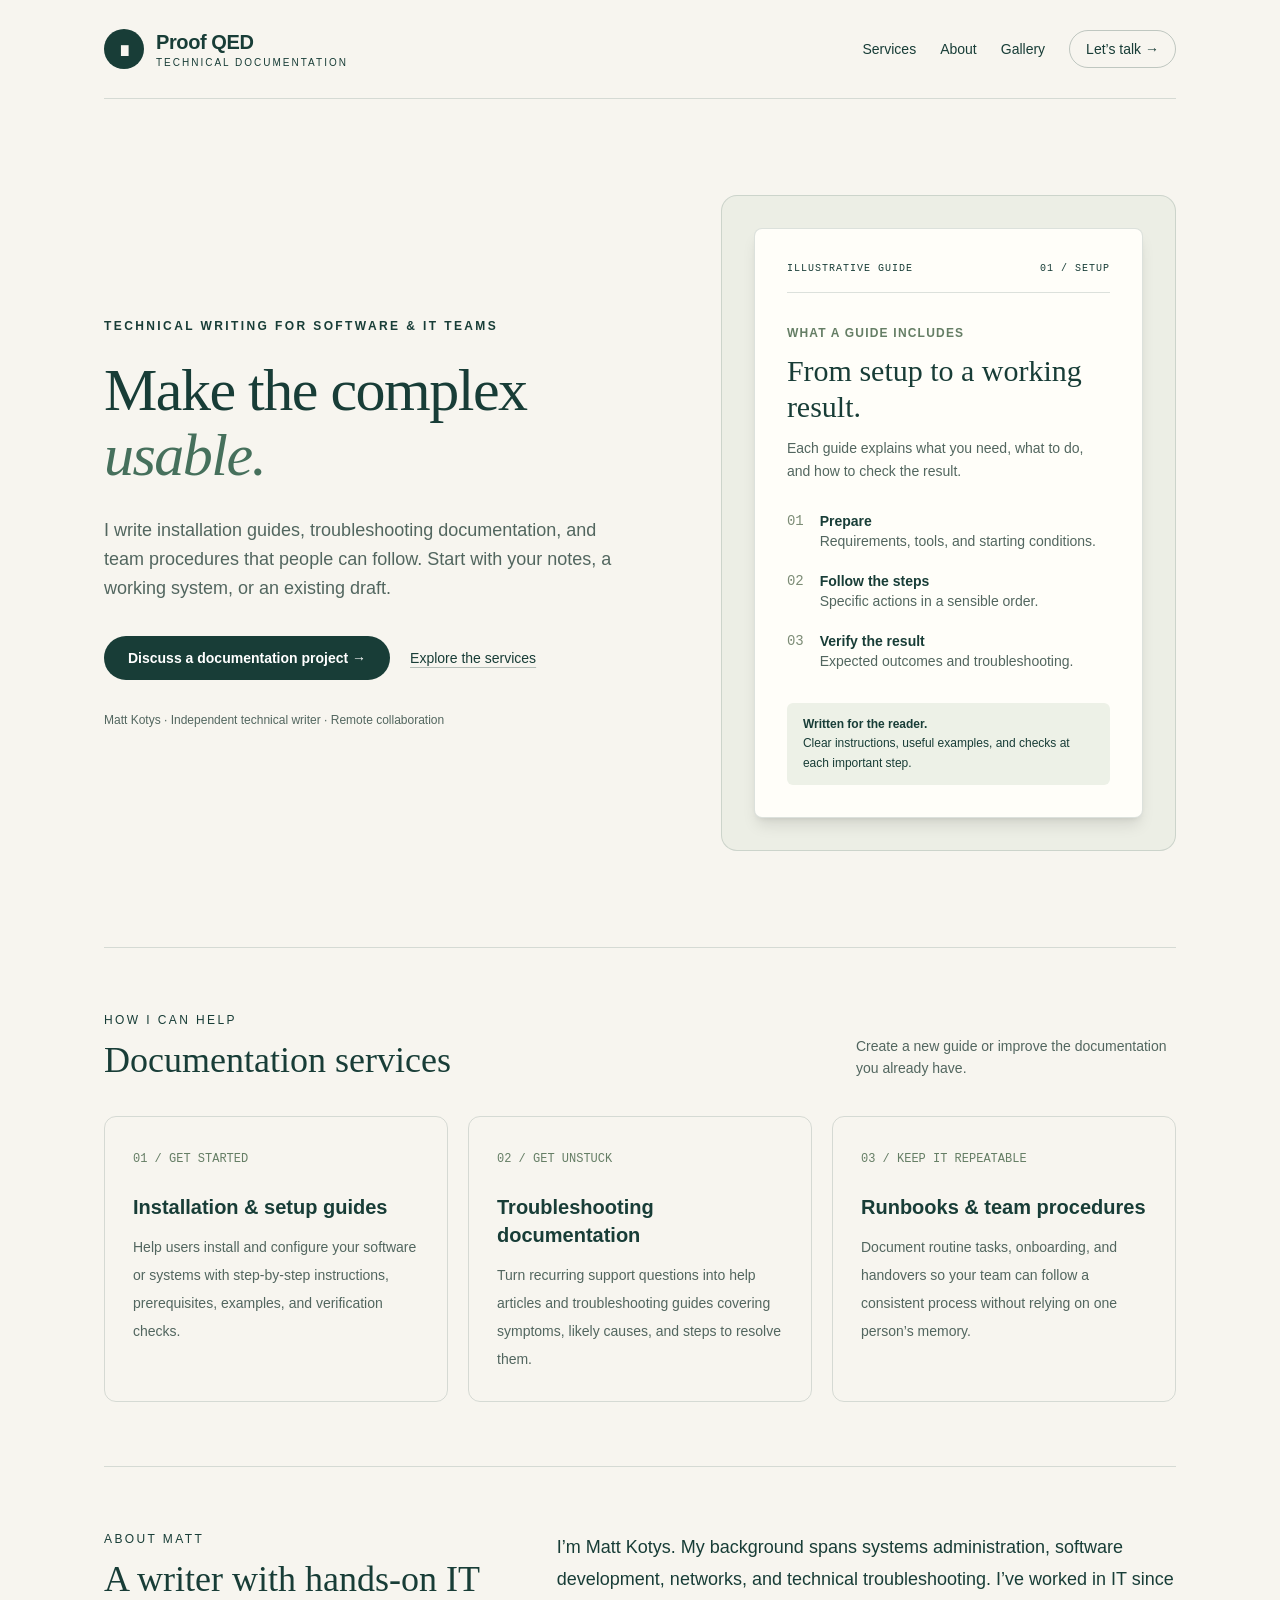
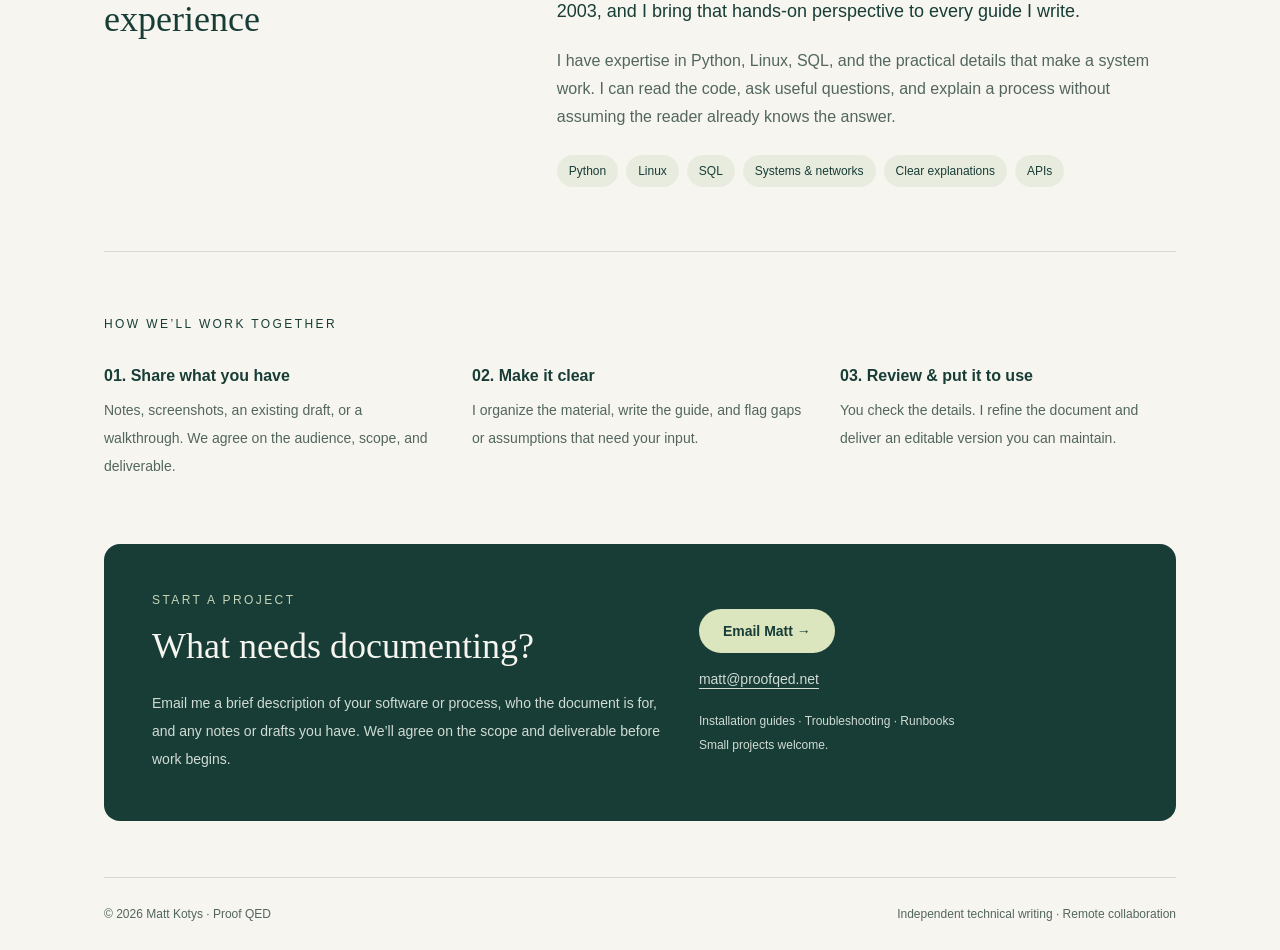
==== index.html @ 9af2c842 "Reverted logo. Like square better" ====
<!doctype html>
<html lang="en">
<head>
  <meta charset="utf-8">
  <meta name="viewport" content="width=device-width, initial-scale=1">
  <meta name="description" content="Technical documentation by Matt Kotys. Clear installation guides, troubleshooting documentation, and repeatable processes, grounded in hands-on IT experience.">
  <meta name="theme-color" content="#164e46">
  <title>Proof QED — Technical documentation that makes sense</title>
  <!-- Compiled Tailwind CSS is embedded here before delivery. -->
  <style id="theme-css">/*! tailwindcss v4.3.3 | MIT License | https://tailwindcss.com */
@layer properties{@supports (((-webkit-hyphens:none)) and (not (margin-trim:inline))) or ((-moz-orient:inline) and (not (color:rgb(from red r g b)))){*,:before,:after,::backdrop{--tw-space-y-reverse:0;--tw-border-style:solid;--tw-leading:initial;--tw-font-weight:initial;--tw-tracking:initial;--tw-shadow:0 0 #0000;--tw-shadow-color:initial;--tw-shadow-alpha:100%;--tw-inset-shadow:0 0 #0000;--tw-inset-shadow-color:initial;--tw-inset-shadow-alpha:100%;--tw-ring-color:initial;--tw-ring-shadow:0 0 #0000;--tw-inset-ring-color:initial;--tw-inset-ring-shadow:0 0 #0000;--tw-ring-inset:initial;--tw-ring-offset-width:0px;--tw-ring-offset-color:#fff;--tw-ring-offset-shadow:0 0 #0000}}}@layer theme{:root,:host{--font-sans:-apple-system, BlinkMacSystemFont, "Segoe UI", Roboto, "Helvetica Neue", "Noto Sans", Arial, sans-serif, "Apple Color Emoji", "Segoe UI Emoji", "Segoe UI Symbol", "Noto Color Emoji";--font-serif:ui-serif, Georgia, Cambria, "Times New Roman", Times, serif;--font-mono:ui-monospace, SFMono-Regular, Menlo, Monaco, Consolas, "Liberation Mono", "Courier New", monospace;--color-white:#fff;--spacing:.25rem;--container-xs:20rem;--container-lg:32rem;--container-2xl:42rem;--container-6xl:72rem;--text-xs:.75rem;--text-xs--line-height:calc(1 / .75);--text-sm:.875rem;--text-sm--line-height:calc(1.25 / .875);--text-base:1rem;--text-base--line-height:calc(1.5 / 1);--text-lg:1.125rem;--text-lg--line-height:calc(1.75 / 1.125);--text-xl:1.25rem;--text-xl--line-height:calc(1.75 / 1.25);--text-3xl:1.875rem;--text-3xl--line-height:calc(2.25 / 1.875);--text-4xl:2.25rem;--text-4xl--line-height:calc(2.5 / 2.25);--text-5xl:3rem;--text-5xl--line-height:1;--text-6xl:3.75rem;--text-6xl--line-height:1;--font-weight-normal:400;--font-weight-semibold:600;--tracking-tight:-.025em;--tracking-widest:.1em;--leading-tight:1.25;--leading-relaxed:1.625;--radius-md:.375rem;--radius-lg:.5rem;--radius-xl:.75rem;--radius-2xl:1rem;--default-font-family:var(--font-sans);--default-mono-font-family:var(--font-mono)}}@layer base{*,:after,:before,::backdrop{box-sizing:border-box;border:0 solid;margin:0;padding:0}::file-selector-button{box-sizing:border-box;border:0 solid;margin:0;padding:0}html,:host{-webkit-text-size-adjust:100%;tab-size:4;line-height:1.5;font-family:var(--default-font-family,-apple-system, BlinkMacSystemFont, "Segoe UI", Roboto, "Helvetica Neue", "Noto Sans", Arial, sans-serif, "Apple Color Emoji", "Segoe UI Emoji", "Segoe UI Symbol", "Noto Color Emoji");font-feature-settings:var(--default-font-feature-settings,normal);font-variation-settings:var(--default-font-variation-settings,normal);-webkit-tap-highlight-color:transparent}hr{height:0;color:inherit;border-top-width:1px}abbr:where([title]){-webkit-text-decoration:underline dotted;text-decoration:underline dotted}h1,h2,h3,h4,h5,h6{font-size:inherit;font-weight:inherit}a{color:inherit;-webkit-text-decoration:inherit;-webkit-text-decoration:inherit;-webkit-text-decoration:inherit;text-decoration:inherit}b,strong{font-weight:bolder}code,kbd,samp,pre{font-family:var(--default-mono-font-family,ui-monospace, SFMono-Regular, Menlo, Monaco, Consolas, "Liberation Mono", "Courier New", monospace);font-feature-settings:var(--default-mono-font-feature-settings,normal);font-variation-settings:var(--default-mono-font-variation-settings,normal);font-size:1em}small{font-size:80%}sub,sup{vertical-align:baseline;font-size:75%;line-height:0;position:relative}sub{bottom:-.25em}sup{top:-.5em}table{text-indent:0;border-color:inherit;border-collapse:collapse}:-moz-focusring:where(:not(iframe)){outline:auto}progress{vertical-align:baseline}summary{display:list-item}ol,ul,menu{list-style:none}img,svg,video,canvas,audio,iframe,embed,object{vertical-align:middle;display:block}img,video{max-width:100%;height:auto}button,input,select,optgroup,textarea{font:inherit;font-feature-settings:inherit;font-variation-settings:inherit;letter-spacing:inherit;color:inherit;opacity:1;background-color:#0000;border-radius:0}::file-selector-button{font:inherit;font-feature-settings:inherit;font-variation-settings:inherit;letter-spacing:inherit;color:inherit;opacity:1;background-color:#0000;border-radius:0}:where(select:is([multiple],[size])) optgroup{font-weight:bolder}:where(select:is([multiple],[size])) optgroup option{padding-inline-start:20px}::file-selector-button{margin-inline-end:4px}::placeholder{opacity:1}@supports (not ((-webkit-appearance:-apple-pay-button))) or (contain-intrinsic-size:1px){::placeholder{color:currentColor}@supports (color:color-mix(in lab, red, red)){::placeholder{color:color-mix(in oklab, currentcolor 50%, transparent)}}}textarea{resize:vertical}::-webkit-search-decoration{-webkit-appearance:none}::-webkit-date-and-time-value{min-height:1lh;text-align:inherit}::-webkit-datetime-edit{display:inline-flex}::-webkit-datetime-edit-fields-wrapper{padding:0}::-webkit-datetime-edit{padding-block:0}::-webkit-datetime-edit-year-field{padding-block:0}::-webkit-datetime-edit-month-field{padding-block:0}::-webkit-datetime-edit-day-field{padding-block:0}::-webkit-datetime-edit-hour-field{padding-block:0}::-webkit-datetime-edit-minute-field{padding-block:0}::-webkit-datetime-edit-second-field{padding-block:0}::-webkit-datetime-edit-millisecond-field{padding-block:0}::-webkit-datetime-edit-meridiem-field{padding-block:0}::-webkit-calendar-picker-indicator{line-height:1}:-moz-ui-invalid{box-shadow:none}button,input:where([type=button],[type=reset],[type=submit]){appearance:button}::file-selector-button{appearance:button}::-webkit-inner-spin-button{height:auto}::-webkit-outer-spin-button{height:auto}[hidden]:where(:not([hidden=until-found])){display:none!important}html{scroll-behavior:smooth}a:focus-visible{outline-offset:5px;outline:3px solid #9caa70}@media (prefers-reduced-motion:reduce){html{scroll-behavior:auto}}}@layer components;@layer utilities{.sr-only{clip-path:inset(50%);white-space:nowrap;border-width:0;width:1px;height:1px;margin:-1px;padding:0;position:absolute;overflow:hidden}.relative{position:relative}.mx-auto{margin-inline:auto}.mt-2{margin-top:calc(var(--spacing) * 2)}.mt-3{margin-top:calc(var(--spacing) * 3)}.mt-4{margin-top:calc(var(--spacing) * 4)}.mt-5{margin-top:calc(var(--spacing) * 5)}.mt-6{margin-top:calc(var(--spacing) * 6)}.mt-7{margin-top:calc(var(--spacing) * 7)}.mt-8{margin-top:calc(var(--spacing) * 8)}.mb-6{margin-bottom:calc(var(--spacing) * 6)}.mb-8{margin-bottom:calc(var(--spacing) * 8)}.mb-9{margin-bottom:calc(var(--spacing) * 9)}.mb-14{margin-bottom:calc(var(--spacing) * 14)}.block{display:block}.flex{display:flex}.grid{display:grid}.hidden{display:none}.h-10{height:calc(var(--spacing) * 10)}.w-10{width:calc(var(--spacing) * 10)}.max-w-2xl{max-width:var(--container-2xl)}.max-w-6xl{max-width:var(--container-6xl)}.max-w-lg{max-width:var(--container-lg)}.max-w-xs{max-width:var(--container-xs)}.scroll-mt-8{scroll-margin-top:calc(var(--spacing) * 8)}.flex-col{flex-direction:column}.flex-wrap{flex-wrap:wrap}.items-center{align-items:center}.items-end{align-items:flex-end}.items-start{align-items:flex-start}.justify-between{justify-content:space-between}.justify-center{justify-content:center}.gap-2{gap:calc(var(--spacing) * 2)}.gap-3{gap:calc(var(--spacing) * 3)}.gap-4{gap:calc(var(--spacing) * 4)}.gap-5{gap:calc(var(--spacing) * 5)}.gap-6{gap:calc(var(--spacing) * 6)}.gap-8{gap:calc(var(--spacing) * 8)}.gap-10{gap:calc(var(--spacing) * 10)}.gap-12{gap:calc(var(--spacing) * 12)}:where(.space-y-5>:not(:last-child)){--tw-space-y-reverse:0;margin-block-start:calc(calc(var(--spacing) * 5) * var(--tw-space-y-reverse));margin-block-end:calc(calc(var(--spacing) * 5) * calc(1 - var(--tw-space-y-reverse)))}.rounded-2xl{border-radius:var(--radius-2xl)}.rounded-full{border-radius:3.40282e38px}.rounded-lg{border-radius:var(--radius-lg)}.rounded-md{border-radius:var(--radius-md)}.rounded-xl{border-radius:var(--radius-xl)}.border{border-style:var(--tw-border-style);border-width:1px}.border-t{border-top-style:var(--tw-border-style);border-top-width:1px}.border-b{border-bottom-style:var(--tw-border-style);border-bottom-width:1px}.border-\[\#183d37\]\/15{border-color:oklab(33.0922% -.0438121 -.00109693/.15)}.border-\[\#183d37\]\/25{border-color:oklab(33.0922% -.0438121 -.00109693/.25)}.bg-\[\#183d37\]{background-color:#183d37}.bg-\[\#dbe5be\]{background-color:#dbe5be}.bg-\[\#e8ecdf\]{background-color:#e8ecdf}.bg-\[\#eceee5\]{background-color:#eceee5}.bg-\[\#edf1e7\]{background-color:#edf1e7}.bg-\[\#f7f5ef\]{background-color:#f7f5ef}.bg-\[\#fffef9\]{background-color:#fffef9}.p-5{padding:calc(var(--spacing) * 5)}.p-6{padding:calc(var(--spacing) * 6)}.p-7{padding:calc(var(--spacing) * 7)}.p-8{padding:calc(var(--spacing) * 8)}.px-1{padding-inline:var(--spacing)}.px-3{padding-inline:calc(var(--spacing) * 3)}.px-4{padding-inline:calc(var(--spacing) * 4)}.px-6{padding-inline:calc(var(--spacing) * 6)}.py-2{padding-block:calc(var(--spacing) * 2)}.py-3{padding-block:calc(var(--spacing) * 3)}.py-7{padding-block:calc(var(--spacing) * 7)}.py-16{padding-block:calc(var(--spacing) * 16)}.pb-4{padding-bottom:calc(var(--spacing) * 4)}.font-mono{font-family:var(--font-mono)}.font-serif{font-family:var(--font-serif)}.text-3xl{font-size:var(--text-3xl);line-height:var(--tw-leading,var(--text-3xl--line-height))}.text-4xl{font-size:var(--text-4xl);line-height:var(--tw-leading,var(--text-4xl--line-height))}.text-5xl{font-size:var(--text-5xl);line-height:var(--tw-leading,var(--text-5xl--line-height))}.text-base{font-size:var(--text-base);line-height:var(--tw-leading,var(--text-base--line-height))}.text-lg{font-size:var(--text-lg);line-height:var(--tw-leading,var(--text-lg--line-height))}.text-sm{font-size:var(--text-sm);line-height:var(--tw-leading,var(--text-sm--line-height))}.text-xl{font-size:var(--text-xl);line-height:var(--tw-leading,var(--text-xl--line-height))}.text-xs{font-size:var(--text-xs);line-height:var(--tw-leading,var(--text-xs--line-height))}.text-\[10px\]{font-size:10px}.leading-6{--tw-leading:calc(var(--spacing) * 6);line-height:calc(var(--spacing) * 6)}.leading-7{--tw-leading:calc(var(--spacing) * 7);line-height:calc(var(--spacing) * 7)}.leading-8{--tw-leading:calc(var(--spacing) * 8);line-height:calc(var(--spacing) * 8)}.leading-\[1\.08\]{--tw-leading:1.08;line-height:1.08}.leading-relaxed{--tw-leading:var(--leading-relaxed);line-height:var(--leading-relaxed)}.leading-tight{--tw-leading:var(--leading-tight);line-height:var(--leading-tight)}.font-normal{--tw-font-weight:var(--font-weight-normal);font-weight:var(--font-weight-normal)}.font-semibold{--tw-font-weight:var(--font-weight-semibold);font-weight:var(--font-weight-semibold)}.tracking-\[0\.2em\]{--tw-tracking:.2em;letter-spacing:.2em}.tracking-tight{--tw-tracking:var(--tracking-tight);letter-spacing:var(--tracking-tight)}.tracking-widest{--tw-tracking:var(--tracking-widest);letter-spacing:var(--tracking-widest)}.break-all{word-break:break-all}.text-\[\#7c8c76\]{color:#7c8c76}.text-\[\#183d37\]{color:#183d37}.text-\[\#657e65\]{color:#657e65}.text-\[\#46705c\]{color:#46705c}.text-\[\#52665f\]{color:#52665f}.text-\[\#c6d5b8\]{color:#c6d5b8}.text-\[\#d0dbd3\]{color:#d0dbd3}.text-\[\#f7f5ef\]{color:#f7f5ef}.text-white{color:var(--color-white)}.uppercase{text-transform:uppercase}.italic{font-style:italic}.underline{text-decoration-line:underline}.decoration-\[\#183d37\]\/30{text-decoration-color:oklab(33.0922% -.0438121 -.00109693/.3)}.underline-offset-4{text-underline-offset:4px}.antialiased{-webkit-font-smoothing:antialiased;-moz-osx-font-smoothing:grayscale}.shadow-lg{--tw-shadow:0 10px 15px -3px var(--tw-shadow-color,#0000001a), 0 4px 6px -4px var(--tw-shadow-color,#0000001a);box-shadow:var(--tw-inset-shadow), var(--tw-inset-ring-shadow), var(--tw-ring-offset-shadow), var(--tw-ring-shadow), var(--tw-shadow)}@media (hover:hover){.hover\:bg-\[\#2b5c50\]:hover{background-color:#2b5c50}.hover\:bg-\[\#183d37\]:hover{background-color:#183d37}.hover\:bg-white:hover{background-color:var(--color-white)}.hover\:text-white:hover{color:var(--color-white)}.hover\:underline:hover{text-decoration-line:underline}}.focus\:not-sr-only:focus{clip-path:none;white-space:normal;width:auto;height:auto;margin:0;padding:0;position:static;overflow:visible}.focus\:fixed:focus{position:fixed}.focus\:top-4:focus{top:calc(var(--spacing) * 4)}.focus\:left-4:focus{left:calc(var(--spacing) * 4)}.focus\:z-50:focus{z-index:50}.focus\:bg-white:focus{background-color:var(--color-white)}.focus\:p-4:focus{padding:calc(var(--spacing) * 4)}@media (min-width:40rem){.sm\:inline{display:inline}.sm\:p-8{padding:calc(var(--spacing) * 8)}.sm\:p-12{padding:calc(var(--spacing) * 12)}.sm\:px-10{padding-inline:calc(var(--spacing) * 10)}.sm\:text-6xl{font-size:var(--text-6xl);line-height:var(--tw-leading,var(--text-6xl--line-height))}}@media (min-width:48rem){.md\:grid-cols-3{grid-template-columns:repeat(3,minmax(0,1fr))}.md\:grid-cols-\[0\.8fr_1\.2fr\]{grid-template-columns:.8fr 1.2fr}.md\:grid-cols-\[1\.2fr_1fr\]{grid-template-columns:1.2fr 1fr}.md\:grid-cols-\[1\.25fr_1fr\]{grid-template-columns:1.25fr 1fr}.md\:py-24{padding-block:calc(var(--spacing) * 24)}}}@property --tw-space-y-reverse{syntax:"*";inherits:false;initial-value:0}@property --tw-border-style{syntax:"*";inherits:false;initial-value:solid}@property --tw-leading{syntax:"*";inherits:false}@property --tw-font-weight{syntax:"*";inherits:false}@property --tw-tracking{syntax:"*";inherits:false}@property --tw-shadow{syntax:"*";inherits:false;initial-value:0 0 #0000}@property --tw-shadow-color{syntax:"*";inherits:false}@property --tw-shadow-alpha{syntax:"<percentage>";inherits:false;initial-value:100%}@property --tw-inset-shadow{syntax:"*";inherits:false;initial-value:0 0 #0000}@property --tw-inset-shadow-color{syntax:"*";inherits:false}@property --tw-inset-shadow-alpha{syntax:"<percentage>";inherits:false;initial-value:100%}@property --tw-ring-color{syntax:"*";inherits:false}@property --tw-ring-shadow{syntax:"*";inherits:false;initial-value:0 0 #0000}@property --tw-inset-ring-color{syntax:"*";inherits:false}@property --tw-inset-ring-shadow{syntax:"*";inherits:false;initial-value:0 0 #0000}@property --tw-ring-inset{syntax:"*";inherits:false}@property --tw-ring-offset-width{syntax:"<length>";inherits:false;initial-value:0}@property --tw-ring-offset-color{syntax:"*";inherits:false;initial-value:#fff}@property --tw-ring-offset-shadow{syntax:"*";inherits:false;initial-value:0 0 #0000}</style>
  <link rel="stylesheet" href="css/style.css" />
</head>
<body class="bg-[#f7f5ef] text-[#183d37] antialiased">
  <a href="#main" class="sr-only focus:not-sr-only focus:fixed focus:top-4 focus:left-4 focus:z-50 focus:bg-white focus:p-4">Skip to content</a>
  <div class="mx-auto max-w-6xl px-6 sm:px-10">
    <header class="flex items-center justify-between gap-4 border-b border-[#183d37]/15 py-7">
      <a href="#" aria-label="Proof QED home" class="flex items-center gap-3 font-semibold tracking-tight">
        <span class="flex h-10 w-10 items-center justify-center rounded-full bg-[#183d37] font-serif text-xl text-[#f7f5ef]">∎</span>                                                                                                         
        <span class="text-xl">Proof QED<span class="block text-[10px] font-normal uppercase tracking-[0.2em]">Technical
 documentation</span></span>                                                                                           
      </a>
      <nav aria-label="Main navigation" class="flex items-center gap-6 text-sm">
        <a href="#services" class="hidden hover:underline sm:inline">Services</a>
        <a href="#about" class="hidden hover:underline sm:inline">About</a>
        <a href="/gallery.html" class="hidden hover:underline sm:inline">Gallery</a>
        <a href="#contact" class="rounded-full border border-[#183d37]/25 px-4 py-2 hover:bg-[#183d37] hover:text-white">Let’s talk →</a>
      </nav>
    </header>
    <main id="main">
      <section class="grid items-center gap-12 py-16 md:grid-cols-[1.25fr_1fr] md:py-24">
        <div>
          <p class="mb-6 text-xs font-semibold uppercase tracking-[0.2em]">Technical writing for software &amp; IT teams</p>
          <h1 class="max-w-2xl font-serif text-5xl leading-[1.08] tracking-tight sm:text-6xl">Make the complex<br><span class="italic text-[#46705c]">usable.</span></h1>
          <p class="mt-7 max-w-lg text-lg leading-relaxed text-[#52665f]">I write installation guides, troubleshooting documentation, and team procedures that people can follow. Start with your notes, a working system, or an existing draft.</p>
          <div class="mt-8 flex flex-wrap items-center gap-4">
            <a href="#contact" class="rounded-full bg-[#183d37] px-6 py-3 text-sm font-semibold text-white hover:bg-[#2b5c50]">Discuss a documentation project →</a>
            <a href="#services" class="px-1 py-3 text-sm underline decoration-[#183d37]/30 underline-offset-4">Explore the services</a>
          </div>
          <p class="mt-8 text-xs text-[#52665f]">Matt Kotys · Independent technical writer · Remote collaboration</p>
        </div>
        <div class="relative rounded-2xl border border-[#183d37]/15 bg-[#eceee5] p-5 sm:p-8">
          <div class="rounded-lg border border-[#183d37]/15 bg-[#fffef9] p-6 shadow-lg sm:p-8">
            <div class="mb-8 flex justify-between border-b border-[#183d37]/15 pb-4 font-mono text-[10px] uppercase tracking-widest"><span>Illustrative guide</span><span>01 / Setup</span></div>
            <p class="text-xs font-semibold uppercase tracking-widest text-[#657e65]">What a guide includes</p>
            <h2 class="mt-3 font-serif text-3xl">From setup to a working result.</h2>
            <p class="mt-3 text-sm leading-relaxed text-[#52665f]">Each guide explains what you need, what to do, and how to check the result.</p>
            <ol class="mt-7 space-y-5 text-sm">
              <li class="flex gap-4"><span class="font-mono text-[#7c8c76]">01</span><div><strong class="block">Prepare</strong><span class="text-[#52665f]">Requirements, tools, and starting conditions.</span></div></li>
              <li class="flex gap-4"><span class="font-mono text-[#7c8c76]">02</span><div><strong class="block">Follow the steps</strong><span class="text-[#52665f]">Specific actions in a sensible order.</span></div></li>
              <li class="flex gap-4"><span class="font-mono text-[#7c8c76]">03</span><div><strong class="block">Verify the result</strong><span class="text-[#52665f]">Expected outcomes and troubleshooting.</span></div></li>
            </ol>
            <div class="mt-8 rounded-md bg-[#edf1e7] px-4 py-3 text-xs leading-relaxed"><strong>Written for the reader.</strong><br>Clear instructions, useful examples, and checks at each important step.</div>
          </div>
        </div>
      </section>
      <section id="services" class="scroll-mt-8 border-t border-[#183d37]/15 py-16">
        <div class="mb-9 flex flex-wrap items-end justify-between gap-4"><div><p class="text-xs uppercase tracking-[0.2em]">How I can help</p><h2 class="mt-3 font-serif text-4xl">Documentation services</h2></div><p class="max-w-xs text-sm leading-relaxed text-[#52665f]">Create a new guide or improve the documentation you already have.</p></div>
        <div class="grid gap-5 md:grid-cols-3">
          <article class="rounded-xl border border-[#183d37]/15 p-7"><span class="font-mono text-xs text-[#657e65]">01 / GET STARTED</span><h3 class="mt-6 text-xl font-semibold">Installation &amp; setup guides</h3><p class="mt-3 text-sm leading-7 text-[#52665f]">Help users install and configure your software or systems with step-by-step instructions, prerequisites, examples, and verification checks.</p></article>
          <article class="rounded-xl border border-[#183d37]/15 p-7"><span class="font-mono text-xs text-[#657e65]">02 / GET UNSTUCK</span><h3 class="mt-6 text-xl font-semibold">Troubleshooting documentation</h3><p class="mt-3 text-sm leading-7 text-[#52665f]">Turn recurring support questions into help articles and troubleshooting guides covering symptoms, likely causes, and steps to resolve them.</p></article>
          <article class="rounded-xl border border-[#183d37]/15 p-7"><span class="font-mono text-xs text-[#657e65]">03 / KEEP IT REPEATABLE</span><h3 class="mt-6 text-xl font-semibold">Runbooks &amp; team procedures</h3><p class="mt-3 text-sm leading-7 text-[#52665f]">Document routine tasks, onboarding, and handovers so your team can follow a consistent process without relying on one person’s memory.</p></article>
        </div>
      </section>
      <section id="about" class="grid scroll-mt-8 gap-10 border-t border-[#183d37]/15 py-16 md:grid-cols-[0.8fr_1.2fr]">
        <div><p class="text-xs uppercase tracking-[0.2em]">About Matt</p><h2 class="mt-3 font-serif text-4xl">A writer with hands-on IT experience</h2></div>
         <div><p class="text-lg leading-8">I’m Matt Kotys. My background spans systems administration, software development, networks, and technical troubleshooting. I’ve worked in IT since 2003, and I bring that hands-on perspective to every guide I write.</p><p class="mt-5 text-base leading-7 text-[#52665f]">I have expertise in Python, Linux, SQL, and the practical details that make a system work. I can read the code, ask useful questions, and explain a process without assuming the reader already knows the answer.</p><div class="mt-6 flex flex-wrap gap-2 text-xs"><span class="rounded-full bg-[#e8ecdf] px-3 py-2">Python</span><span class="rounded-full bg-[#e8ecdf] px-3 py-2">Linux</span><span class="rounded-full bg-[#e8ecdf] px-3 py-2">SQL</span><span class="rounded-full bg-[#e8ecdf] px-3 py-2">Systems &amp; networks</span><span class="rounded-full bg-[#e8ecdf] px-3 py-2">Clear explanations</span><span class="rounded-full bg-[#e8ecdf] px-3 py-2">APIs</span></div></div>
      </section>
      <section class="border-t border-[#183d37]/15 py-16"><p class="text-xs uppercase tracking-[0.2em]">How we’ll work together</p><div class="mt-8 grid gap-8 md:grid-cols-3"><div><h3 class="font-semibold">01. Share what you have</h3><p class="mt-2 text-sm leading-7 text-[#52665f]">Notes, screenshots, an existing draft, or a walkthrough. We agree on the audience, scope, and deliverable.</p></div><div><h3 class="font-semibold">02. Make it clear</h3><p class="mt-2 text-sm leading-7 text-[#52665f]">I organize the material, write the guide, and flag gaps or assumptions that need your input.</p></div><div><h3 class="font-semibold">03. Review &amp; put it to use</h3><p class="mt-2 text-sm leading-7 text-[#52665f]">You check the details. I refine the document and deliver an editable version you can maintain.</p></div></div></section>
      <section id="contact" class="mb-14 scroll-mt-8 rounded-2xl bg-[#183d37] p-8 text-[#f7f5ef] sm:p-12"><div class="grid gap-8 md:grid-cols-[1.2fr_1fr]"><div><p class="text-xs uppercase tracking-[0.2em] text-[#c6d5b8]">Start a project</p><h2 class="mt-4 font-serif text-4xl leading-tight">What needs documenting?</h2><p class="mt-5 max-w-lg text-sm leading-7 text-[#d0dbd3]">Email me a brief description of your software or process, who the document is for, and any notes or drafts you have. We’ll agree on the scope and deliverable before work begins.</p></div><div class="flex flex-col items-start justify-center"><a href="mailto:matt@proofqed.net?subject=Documentation%20project%20inquiry" class="rounded-full bg-[#dbe5be] px-6 py-3 text-sm font-semibold text-[#183d37] hover:bg-white">Email Matt →</a><a href="mailto:matt@proofqed.net" class="mt-4 break-all text-sm text-[#d0dbd3] underline underline-offset-4">matt@proofqed.net</a><p class="mt-5 text-xs leading-6 text-[#d0dbd3]">Installation guides · Troubleshooting · Runbooks<br>Small projects welcome.</p></div></div></section>
    </main>
    <footer class="flex flex-wrap justify-between gap-3 border-t border-[#183d37]/15 py-7 text-xs text-[#52665f]"><span>© 2026 Matt Kotys · Proof QED</span><span>Independent technical writing · Remote collaboration</span></footer>
  </div>
</body>
</html>
---- css/style.css ----
.proof-logo {
  position: relative;
  display: inline-block;
  width: 2.5rem;
  height: 2.5rem;
  flex-shrink: 0;
  background: #183d37;
  color: #f7f5ef;
  font-family: Georgia, serif;
  font-size: 1.25rem;
}

.proof-logo > span {
  position: absolute;
  inset: 0;
  display: flex;
  align-items: center;
  justify-content: center;
  line-height: 1;
}

@keyframes therefore-fade {
  0%, 40%, 100% { opacity: 1; }
  50%, 90%     { opacity: 0; }
}

@keyframes because-fade {
  0%, 40%, 100% { opacity: 0; }
  50%, 90%     { opacity: 1; }
}

@media (prefers-reduced-motion: reduce) {
  .proof-logo .therefore { animation: none; }
  .proof-logo .because  { animation: none; opacity: 0; }
}
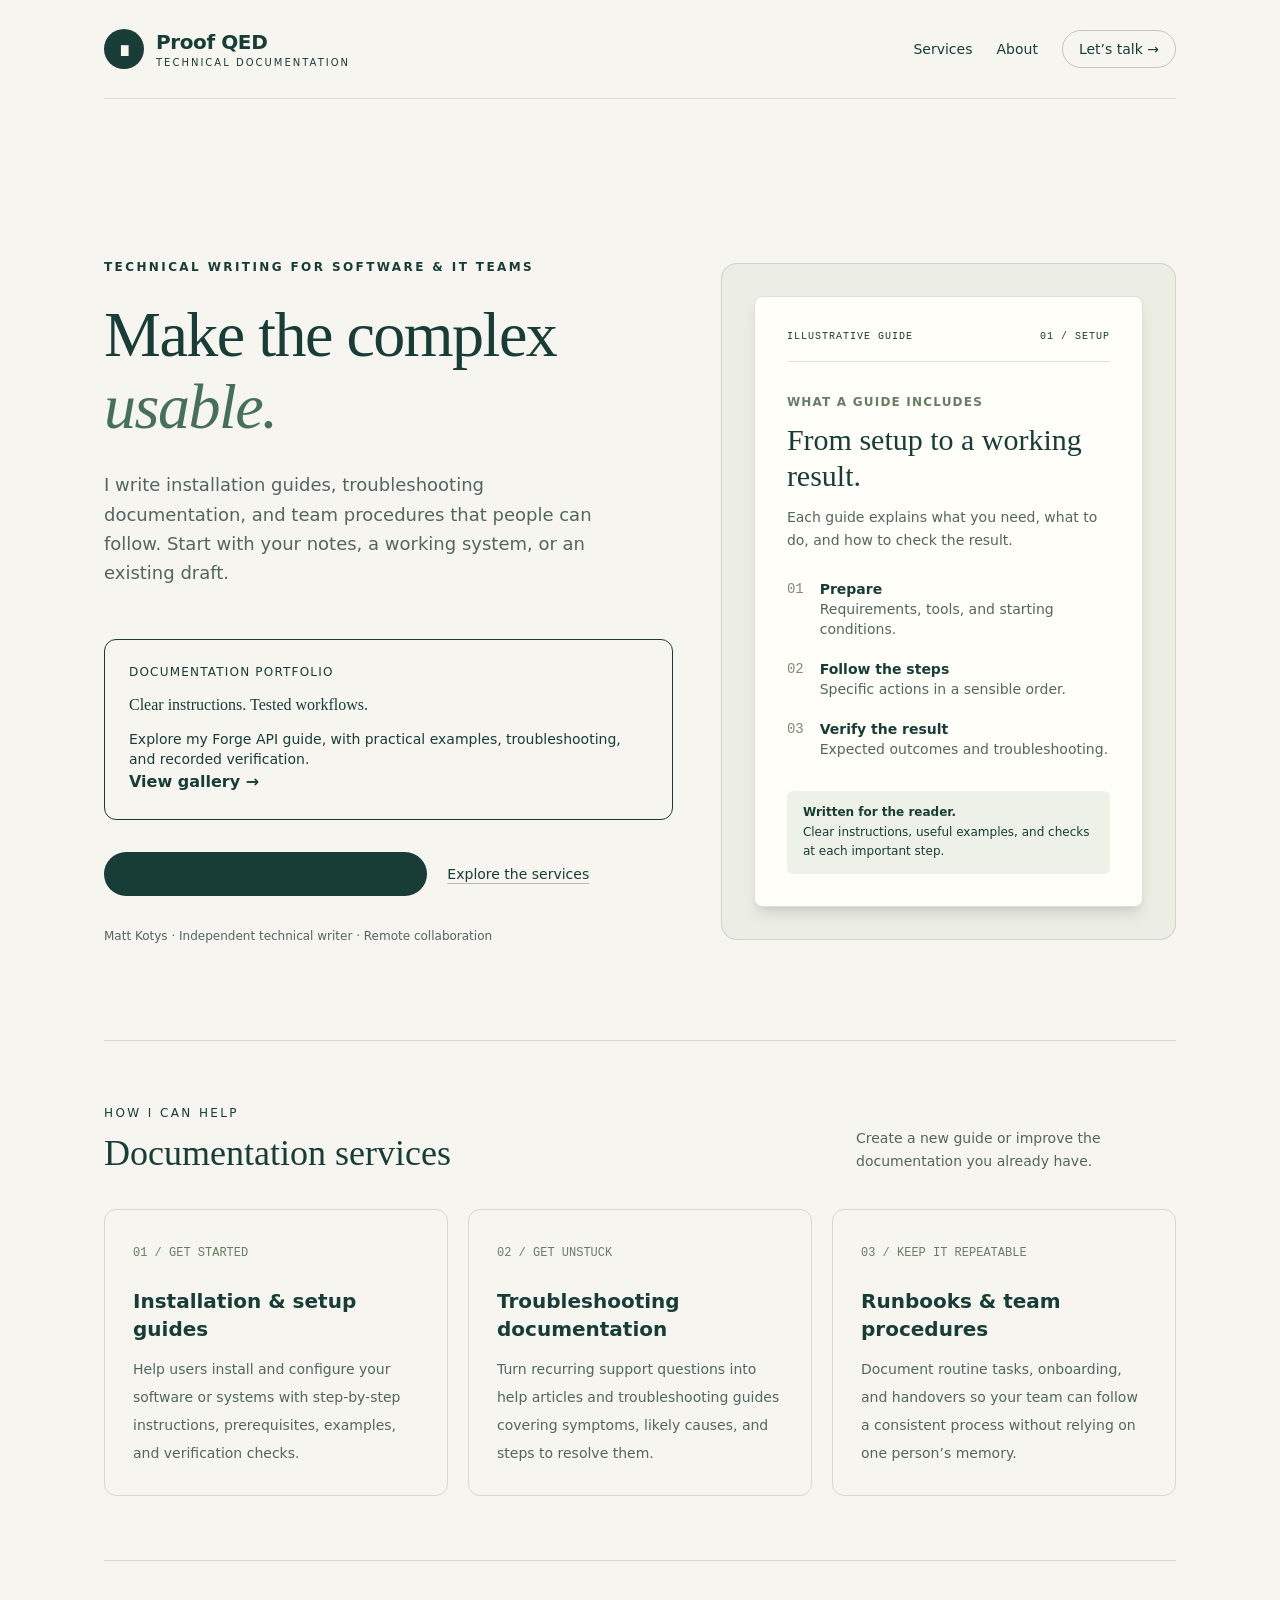
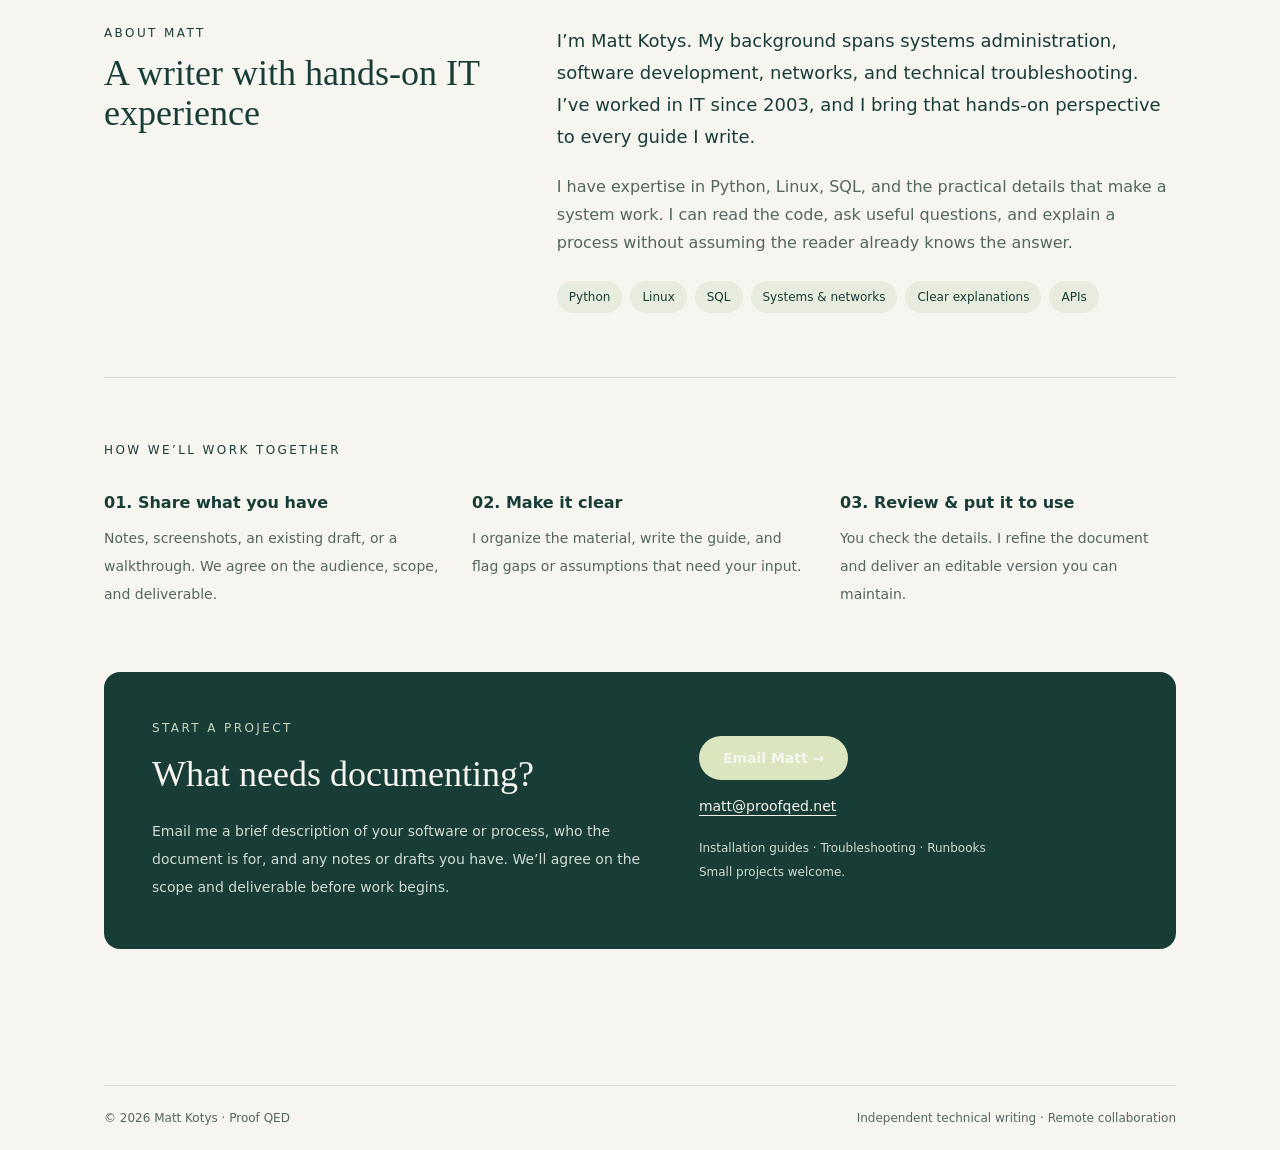
==== commit 240f7def: "Added proper gallery page and one example" ====
--- a/index.html
+++ b/index.html
@@ -1,75 +1,92 @@
 <!doctype html>
 <html lang="en">
-<head>
-  <meta charset="utf-8">
-  <meta name="viewport" content="width=device-width, initial-scale=1">
-  <meta name="description" content="Technical documentation by Matt Kotys. Clear installation guides, troubleshooting documentation, and repeatable processes, grounded in hands-on IT experience.">
-  <meta name="theme-color" content="#164e46">
-  <title>Proof QED — Technical documentation that makes sense</title>
-  <!-- Compiled Tailwind CSS is embedded here before delivery. -->
-  <style id="theme-css">/*! tailwindcss v4.3.3 | MIT License | https://tailwindcss.com */
-@layer properties{@supports (((-webkit-hyphens:none)) and (not (margin-trim:inline))) or ((-moz-orient:inline) and (not (color:rgb(from red r g b)))){*,:before,:after,::backdrop{--tw-space-y-reverse:0;--tw-border-style:solid;--tw-leading:initial;--tw-font-weight:initial;--tw-tracking:initial;--tw-shadow:0 0 #0000;--tw-shadow-color:initial;--tw-shadow-alpha:100%;--tw-inset-shadow:0 0 #0000;--tw-inset-shadow-color:initial;--tw-inset-shadow-alpha:100%;--tw-ring-color:initial;--tw-ring-shadow:0 0 #0000;--tw-inset-ring-color:initial;--tw-inset-ring-shadow:0 0 #0000;--tw-ring-inset:initial;--tw-ring-offset-width:0px;--tw-ring-offset-color:#fff;--tw-ring-offset-shadow:0 0 #0000}}}@layer theme{:root,:host{--font-sans:-apple-system, BlinkMacSystemFont, "Segoe UI", Roboto, "Helvetica Neue", "Noto Sans", Arial, sans-serif, "Apple Color Emoji", "Segoe UI Emoji", "Segoe UI Symbol", "Noto Color Emoji";--font-serif:ui-serif, Georgia, Cambria, "Times New Roman", Times, serif;--font-mono:ui-monospace, SFMono-Regular, Menlo, Monaco, Consolas, "Liberation Mono", "Courier New", monospace;--color-white:#fff;--spacing:.25rem;--container-xs:20rem;--container-lg:32rem;--container-2xl:42rem;--container-6xl:72rem;--text-xs:.75rem;--text-xs--line-height:calc(1 / .75);--text-sm:.875rem;--text-sm--line-height:calc(1.25 / .875);--text-base:1rem;--text-base--line-height:calc(1.5 / 1);--text-lg:1.125rem;--text-lg--line-height:calc(1.75 / 1.125);--text-xl:1.25rem;--text-xl--line-height:calc(1.75 / 1.25);--text-3xl:1.875rem;--text-3xl--line-height:calc(2.25 / 1.875);--text-4xl:2.25rem;--text-4xl--line-height:calc(2.5 / 2.25);--text-5xl:3rem;--text-5xl--line-height:1;--text-6xl:3.75rem;--text-6xl--line-height:1;--font-weight-normal:400;--font-weight-semibold:600;--tracking-tight:-.025em;--tracking-widest:.1em;--leading-tight:1.25;--leading-relaxed:1.625;--radius-md:.375rem;--radius-lg:.5rem;--radius-xl:.75rem;--radius-2xl:1rem;--default-font-family:var(--font-sans);--default-mono-font-family:var(--font-mono)}}@layer base{*,:after,:before,::backdrop{box-sizing:border-box;border:0 solid;margin:0;padding:0}::file-selector-button{box-sizing:border-box;border:0 solid;margin:0;padding:0}html,:host{-webkit-text-size-adjust:100%;tab-size:4;line-height:1.5;font-family:var(--default-font-family,-apple-system, BlinkMacSystemFont, "Segoe UI", Roboto, "Helvetica Neue", "Noto Sans", Arial, sans-serif, "Apple Color Emoji", "Segoe UI Emoji", "Segoe UI Symbol", "Noto Color Emoji");font-feature-settings:var(--default-font-feature-settings,normal);font-variation-settings:var(--default-font-variation-settings,normal);-webkit-tap-highlight-color:transparent}hr{height:0;color:inherit;border-top-width:1px}abbr:where([title]){-webkit-text-decoration:underline dotted;text-decoration:underline dotted}h1,h2,h3,h4,h5,h6{font-size:inherit;font-weight:inherit}a{color:inherit;-webkit-text-decoration:inherit;-webkit-text-decoration:inherit;-webkit-text-decoration:inherit;text-decoration:inherit}b,strong{font-weight:bolder}code,kbd,samp,pre{font-family:var(--default-mono-font-family,ui-monospace, SFMono-Regular, Menlo, Monaco, Consolas, "Liberation Mono", "Courier New", monospace);font-feature-settings:var(--default-mono-font-feature-settings,normal);font-variation-settings:var(--default-mono-font-variation-settings,normal);font-size:1em}small{font-size:80%}sub,sup{vertical-align:baseline;font-size:75%;line-height:0;position:relative}sub{bottom:-.25em}sup{top:-.5em}table{text-indent:0;border-color:inherit;border-collapse:collapse}:-moz-focusring:where(:not(iframe)){outline:auto}progress{vertical-align:baseline}summary{display:list-item}ol,ul,menu{list-style:none}img,svg,video,canvas,audio,iframe,embed,object{vertical-align:middle;display:block}img,video{max-width:100%;height:auto}button,input,select,optgroup,textarea{font:inherit;font-feature-settings:inherit;font-variation-settings:inherit;letter-spacing:inherit;color:inherit;opacity:1;background-color:#0000;border-radius:0}::file-selector-button{font:inherit;font-feature-settings:inherit;font-variation-settings:inherit;letter-spacing:inherit;color:inherit;opacity:1;background-color:#0000;border-radius:0}:where(select:is([multiple],[size])) optgroup{font-weight:bolder}:where(select:is([multiple],[size])) optgroup option{padding-inline-start:20px}::file-selector-button{margin-inline-end:4px}::placeholder{opacity:1}@supports (not ((-webkit-appearance:-apple-pay-button))) or (contain-intrinsic-size:1px){::placeholder{color:currentColor}@supports (color:color-mix(in lab, red, red)){::placeholder{color:color-mix(in oklab, currentcolor 50%, transparent)}}}textarea{resize:vertical}::-webkit-search-decoration{-webkit-appearance:none}::-webkit-date-and-time-value{min-height:1lh;text-align:inherit}::-webkit-datetime-edit{display:inline-flex}::-webkit-datetime-edit-fields-wrapper{padding:0}::-webkit-datetime-edit{padding-block:0}::-webkit-datetime-edit-year-field{padding-block:0}::-webkit-datetime-edit-month-field{padding-block:0}::-webkit-datetime-edit-day-field{padding-block:0}::-webkit-datetime-edit-hour-field{padding-block:0}::-webkit-datetime-edit-minute-field{padding-block:0}::-webkit-datetime-edit-second-field{padding-block:0}::-webkit-datetime-edit-millisecond-field{padding-block:0}::-webkit-datetime-edit-meridiem-field{padding-block:0}::-webkit-calendar-picker-indicator{line-height:1}:-moz-ui-invalid{box-shadow:none}button,input:where([type=button],[type=reset],[type=submit]){appearance:button}::file-selector-button{appearance:button}::-webkit-inner-spin-button{height:auto}::-webkit-outer-spin-button{height:auto}[hidden]:where(:not([hidden=until-found])){display:none!important}html{scroll-behavior:smooth}a:focus-visible{outline-offset:5px;outline:3px solid #9caa70}@media (prefers-reduced-motion:reduce){html{scroll-behavior:auto}}}@layer components;@layer utilities{.sr-only{clip-path:inset(50%);white-space:nowrap;border-width:0;width:1px;height:1px;margin:-1px;padding:0;position:absolute;overflow:hidden}.relative{position:relative}.mx-auto{margin-inline:auto}.mt-2{margin-top:calc(var(--spacing) * 2)}.mt-3{margin-top:calc(var(--spacing) * 3)}.mt-4{margin-top:calc(var(--spacing) * 4)}.mt-5{margin-top:calc(var(--spacing) * 5)}.mt-6{margin-top:calc(var(--spacing) * 6)}.mt-7{margin-top:calc(var(--spacing) * 7)}.mt-8{margin-top:calc(var(--spacing) * 8)}.mb-6{margin-bottom:calc(var(--spacing) * 6)}.mb-8{margin-bottom:calc(var(--spacing) * 8)}.mb-9{margin-bottom:calc(var(--spacing) * 9)}.mb-14{margin-bottom:calc(var(--spacing) * 14)}.block{display:block}.flex{display:flex}.grid{display:grid}.hidden{display:none}.h-10{height:calc(var(--spacing) * 10)}.w-10{width:calc(var(--spacing) * 10)}.max-w-2xl{max-width:var(--container-2xl)}.max-w-6xl{max-width:var(--container-6xl)}.max-w-lg{max-width:var(--container-lg)}.max-w-xs{max-width:var(--container-xs)}.scroll-mt-8{scroll-margin-top:calc(var(--spacing) * 8)}.flex-col{flex-direction:column}.flex-wrap{flex-wrap:wrap}.items-center{align-items:center}.items-end{align-items:flex-end}.items-start{align-items:flex-start}.justify-between{justify-content:space-between}.justify-center{justify-content:center}.gap-2{gap:calc(var(--spacing) * 2)}.gap-3{gap:calc(var(--spacing) * 3)}.gap-4{gap:calc(var(--spacing) * 4)}.gap-5{gap:calc(var(--spacing) * 5)}.gap-6{gap:calc(var(--spacing) * 6)}.gap-8{gap:calc(var(--spacing) * 8)}.gap-10{gap:calc(var(--spacing) * 10)}.gap-12{gap:calc(var(--spacing) * 12)}:where(.space-y-5>:not(:last-child)){--tw-space-y-reverse:0;margin-block-start:calc(calc(var(--spacing) * 5) * var(--tw-space-y-reverse));margin-block-end:calc(calc(var(--spacing) * 5) * calc(1 - var(--tw-space-y-reverse)))}.rounded-2xl{border-radius:var(--radius-2xl)}.rounded-full{border-radius:3.40282e38px}.rounded-lg{border-radius:var(--radius-lg)}.rounded-md{border-radius:var(--radius-md)}.rounded-xl{border-radius:var(--radius-xl)}.border{border-style:var(--tw-border-style);border-width:1px}.border-t{border-top-style:var(--tw-border-style);border-top-width:1px}.border-b{border-bottom-style:var(--tw-border-style);border-bottom-width:1px}.border-\[\#183d37\]\/15{border-color:oklab(33.0922% -.0438121 -.00109693/.15)}.border-\[\#183d37\]\/25{border-color:oklab(33.0922% -.0438121 -.00109693/.25)}.bg-\[\#183d37\]{background-color:#183d37}.bg-\[\#dbe5be\]{background-color:#dbe5be}.bg-\[\#e8ecdf\]{background-color:#e8ecdf}.bg-\[\#eceee5\]{background-color:#eceee5}.bg-\[\#edf1e7\]{background-color:#edf1e7}.bg-\[\#f7f5ef\]{background-color:#f7f5ef}.bg-\[\#fffef9\]{background-color:#fffef9}.p-5{padding:calc(var(--spacing) * 5)}.p-6{padding:calc(var(--spacing) * 6)}.p-7{padding:calc(var(--spacing) * 7)}.p-8{padding:calc(var(--spacing) * 8)}.px-1{padding-inline:var(--spacing)}.px-3{padding-inline:calc(var(--spacing) * 3)}.px-4{padding-inline:calc(var(--spacing) * 4)}.px-6{padding-inline:calc(var(--spacing) * 6)}.py-2{padding-block:calc(var(--spacing) * 2)}.py-3{padding-block:calc(var(--spacing) * 3)}.py-7{padding-block:calc(var(--spacing) * 7)}.py-16{padding-block:calc(var(--spacing) * 16)}.pb-4{padding-bottom:calc(var(--spacing) * 4)}.font-mono{font-family:var(--font-mono)}.font-serif{font-family:var(--font-serif)}.text-3xl{font-size:var(--text-3xl);line-height:var(--tw-leading,var(--text-3xl--line-height))}.text-4xl{font-size:var(--text-4xl);line-height:var(--tw-leading,var(--text-4xl--line-height))}.text-5xl{font-size:var(--text-5xl);line-height:var(--tw-leading,var(--text-5xl--line-height))}.text-base{font-size:var(--text-base);line-height:var(--tw-leading,var(--text-base--line-height))}.text-lg{font-size:var(--text-lg);line-height:var(--tw-leading,var(--text-lg--line-height))}.text-sm{font-size:var(--text-sm);line-height:var(--tw-leading,var(--text-sm--line-height))}.text-xl{font-size:var(--text-xl);line-height:var(--tw-leading,var(--text-xl--line-height))}.text-xs{font-size:var(--text-xs);line-height:var(--tw-leading,var(--text-xs--line-height))}.text-\[10px\]{font-size:10px}.leading-6{--tw-leading:calc(var(--spacing) * 6);line-height:calc(var(--spacing) * 6)}.leading-7{--tw-leading:calc(var(--spacing) * 7);line-height:calc(var(--spacing) * 7)}.leading-8{--tw-leading:calc(var(--spacing) * 8);line-height:calc(var(--spacing) * 8)}.leading-\[1\.08\]{--tw-leading:1.08;line-height:1.08}.leading-relaxed{--tw-leading:var(--leading-relaxed);line-height:var(--leading-relaxed)}.leading-tight{--tw-leading:var(--leading-tight);line-height:var(--leading-tight)}.font-normal{--tw-font-weight:var(--font-weight-normal);font-weight:var(--font-weight-normal)}.font-semibold{--tw-font-weight:var(--font-weight-semibold);font-weight:var(--font-weight-semibold)}.tracking-\[0\.2em\]{--tw-tracking:.2em;letter-spacing:.2em}.tracking-tight{--tw-tracking:var(--tracking-tight);letter-spacing:var(--tracking-tight)}.tracking-widest{--tw-tracking:var(--tracking-widest);letter-spacing:var(--tracking-widest)}.break-all{word-break:break-all}.text-\[\#7c8c76\]{color:#7c8c76}.text-\[\#183d37\]{color:#183d37}.text-\[\#657e65\]{color:#657e65}.text-\[\#46705c\]{color:#46705c}.text-\[\#52665f\]{color:#52665f}.text-\[\#c6d5b8\]{color:#c6d5b8}.text-\[\#d0dbd3\]{color:#d0dbd3}.text-\[\#f7f5ef\]{color:#f7f5ef}.text-white{color:var(--color-white)}.uppercase{text-transform:uppercase}.italic{font-style:italic}.underline{text-decoration-line:underline}.decoration-\[\#183d37\]\/30{text-decoration-color:oklab(33.0922% -.0438121 -.00109693/.3)}.underline-offset-4{text-underline-offset:4px}.antialiased{-webkit-font-smoothing:antialiased;-moz-osx-font-smoothing:grayscale}.shadow-lg{--tw-shadow:0 10px 15px -3px var(--tw-shadow-color,#0000001a), 0 4px 6px -4px var(--tw-shadow-color,#0000001a);box-shadow:var(--tw-inset-shadow), var(--tw-inset-ring-shadow), var(--tw-ring-offset-shadow), var(--tw-ring-shadow), var(--tw-shadow)}@media (hover:hover){.hover\:bg-\[\#2b5c50\]:hover{background-color:#2b5c50}.hover\:bg-\[\#183d37\]:hover{background-color:#183d37}.hover\:bg-white:hover{background-color:var(--color-white)}.hover\:text-white:hover{color:var(--color-white)}.hover\:underline:hover{text-decoration-line:underline}}.focus\:not-sr-only:focus{clip-path:none;white-space:normal;width:auto;height:auto;margin:0;padding:0;position:static;overflow:visible}.focus\:fixed:focus{position:fixed}.focus\:top-4:focus{top:calc(var(--spacing) * 4)}.focus\:left-4:focus{left:calc(var(--spacing) * 4)}.focus\:z-50:focus{z-index:50}.focus\:bg-white:focus{background-color:var(--color-white)}.focus\:p-4:focus{padding:calc(var(--spacing) * 4)}@media (min-width:40rem){.sm\:inline{display:inline}.sm\:p-8{padding:calc(var(--spacing) * 8)}.sm\:p-12{padding:calc(var(--spacing) * 12)}.sm\:px-10{padding-inline:calc(var(--spacing) * 10)}.sm\:text-6xl{font-size:var(--text-6xl);line-height:var(--tw-leading,var(--text-6xl--line-height))}}@media (min-width:48rem){.md\:grid-cols-3{grid-template-columns:repeat(3,minmax(0,1fr))}.md\:grid-cols-\[0\.8fr_1\.2fr\]{grid-template-columns:.8fr 1.2fr}.md\:grid-cols-\[1\.2fr_1fr\]{grid-template-columns:1.2fr 1fr}.md\:grid-cols-\[1\.25fr_1fr\]{grid-template-columns:1.25fr 1fr}.md\:py-24{padding-block:calc(var(--spacing) * 24)}}}@property --tw-space-y-reverse{syntax:"*";inherits:false;initial-value:0}@property --tw-border-style{syntax:"*";inherits:false;initial-value:solid}@property --tw-leading{syntax:"*";inherits:false}@property --tw-font-weight{syntax:"*";inherits:false}@property --tw-tracking{syntax:"*";inherits:false}@property --tw-shadow{syntax:"*";inherits:false;initial-value:0 0 #0000}@property --tw-shadow-color{syntax:"*";inherits:false}@property --tw-shadow-alpha{syntax:"<percentage>";inherits:false;initial-value:100%}@property --tw-inset-shadow{syntax:"*";inherits:false;initial-value:0 0 #0000}@property --tw-inset-shadow-color{syntax:"*";inherits:false}@property --tw-inset-shadow-alpha{syntax:"<percentage>";inherits:false;initial-value:100%}@property --tw-ring-color{syntax:"*";inherits:false}@property --tw-ring-shadow{syntax:"*";inherits:false;initial-value:0 0 #0000}@property --tw-inset-ring-color{syntax:"*";inherits:false}@property --tw-inset-ring-shadow{syntax:"*";inherits:false;initial-value:0 0 #0000}@property --tw-ring-inset{syntax:"*";inherits:false}@property --tw-ring-offset-width{syntax:"<length>";inherits:false;initial-value:0}@property --tw-ring-offset-color{syntax:"*";inherits:false;initial-value:#fff}@property --tw-ring-offset-shadow{syntax:"*";inherits:false;initial-value:0 0 #0000}</style>
-  <link rel="stylesheet" href="css/style.css" />
-</head>
-<body class="bg-[#f7f5ef] text-[#183d37] antialiased">
-  <a href="#main" class="sr-only focus:not-sr-only focus:fixed focus:top-4 focus:left-4 focus:z-50 focus:bg-white focus:p-4">Skip to content</a>
-  <div class="mx-auto max-w-6xl px-6 sm:px-10">
-    <header class="flex items-center justify-between gap-4 border-b border-[#183d37]/15 py-7">
-      <a href="#" aria-label="Proof QED home" class="flex items-center gap-3 font-semibold tracking-tight">
-        <span class="flex h-10 w-10 items-center justify-center rounded-full bg-[#183d37] font-serif text-xl text-[#f7f5ef]">∎</span>                                                                                                         
-        <span class="text-xl">Proof QED<span class="block text-[10px] font-normal uppercase tracking-[0.2em]">Technical
- documentation</span></span>                                                                                           
-      </a>
-      <nav aria-label="Main navigation" class="flex items-center gap-6 text-sm">
-        <a href="#services" class="hidden hover:underline sm:inline">Services</a>
-        <a href="#about" class="hidden hover:underline sm:inline">About</a>
-        <a href="/gallery.html" class="hidden hover:underline sm:inline">Gallery</a>
-        <a href="#contact" class="rounded-full border border-[#183d37]/25 px-4 py-2 hover:bg-[#183d37] hover:text-white">Let’s talk →</a>
-      </nav>
-    </header>
-    <main id="main">
-      <section class="grid items-center gap-12 py-16 md:grid-cols-[1.25fr_1fr] md:py-24">
-        <div>
-          <p class="mb-6 text-xs font-semibold uppercase tracking-[0.2em]">Technical writing for software &amp; IT teams</p>
-          <h1 class="max-w-2xl font-serif text-5xl leading-[1.08] tracking-tight sm:text-6xl">Make the complex<br><span class="italic text-[#46705c]">usable.</span></h1>
-          <p class="mt-7 max-w-lg text-lg leading-relaxed text-[#52665f]">I write installation guides, troubleshooting documentation, and team procedures that people can follow. Start with your notes, a working system, or an existing draft.</p>
-          <div class="mt-8 flex flex-wrap items-center gap-4">
-            <a href="#contact" class="rounded-full bg-[#183d37] px-6 py-3 text-sm font-semibold text-white hover:bg-[#2b5c50]">Discuss a documentation project →</a>
-            <a href="#services" class="px-1 py-3 text-sm underline decoration-[#183d37]/30 underline-offset-4">Explore the services</a>
-          </div>
-          <p class="mt-8 text-xs text-[#52665f]">Matt Kotys · Independent technical writer · Remote collaboration</p>
+    <head>
+        <meta charset="utf-8">
+        <meta name="viewport" content="width=device-width, initial-scale=1">
+        <meta name="description" content="Technical documentation by Matt Kotys. Clear installation guides, troubleshooting documentation, and repeatable processes, grounded in hands-on IT experience.">
+        <meta name="theme-color" content="#164e46">
+        <title>Proof QED — Technical documentation that makes sense</title>
+        <!-- Compiled Tailwind CSS is embedded here before delivery. -->
+        <style id="theme-css">/*! tailwindcss v4.3.3 | MIT License | https://tailwindcss.com */
+        @layer properties{@supports (((-webkit-hyphens:none)) and (not (margin-trim:inline))) or ((-moz-orient:inline) and (not (color:rgb(from red r g b)))){*,:before,:after,::backdrop{--tw-space-y-reverse:0;--tw-border-style:solid;--tw-leading:initial;--tw-font-weight:initial;--tw-tracking:initial;--tw-shadow:0 0 #0000;--tw-shadow-color:initial;--tw-shadow-alpha:100%;--tw-inset-shadow:0 0 #0000;--tw-inset-shadow-color:initial;--tw-inset-shadow-alpha:100%;--tw-ring-color:initial;--tw-ring-shadow:0 0 #0000;--tw-inset-ring-color:initial;--tw-inset-ring-shadow:0 0 #0000;--tw-ring-inset:initial;--tw-ring-offset-width:0px;--tw-ring-offset-color:#fff;--tw-ring-offset-shadow:0 0 #0000}}}@layer theme{:root,:host{--font-sans:-apple-system, BlinkMacSystemFont, "Segoe UI", Roboto, "Helvetica Neue", "Noto Sans", Arial, sans-serif, "Apple Color Emoji", "Segoe UI Emoji", "Segoe UI Symbol", "Noto Color Emoji";--font-serif:ui-serif, Georgia, Cambria, "Times New Roman", Times, serif;--font-mono:ui-monospace, SFMono-Regular, Menlo, Monaco, Consolas, "Liberation Mono", "Courier New", monospace;--color-white:#fff;--spacing:.25rem;--container-xs:20rem;--container-lg:32rem;--container-2xl:42rem;--container-6xl:72rem;--text-xs:.75rem;--text-xs--line-height:calc(1 / .75);--text-sm:.875rem;--text-sm--line-height:calc(1.25 / .875);--text-base:1rem;--text-base--line-height:calc(1.5 / 1);--text-lg:1.125rem;--text-lg--line-height:calc(1.75 / 1.125);--text-xl:1.25rem;--text-xl--line-height:calc(1.75 / 1.25);--text-3xl:1.875rem;--text-3xl--line-height:calc(2.25 / 1.875);--text-4xl:2.25rem;--text-4xl--line-height:calc(2.5 / 2.25);--text-5xl:3rem;--text-5xl--line-height:1;--text-6xl:3.75rem;--text-6xl--line-height:1;--font-weight-normal:400;--font-weight-semibold:600;--tracking-tight:-.025em;--tracking-widest:.1em;--leading-tight:1.25;--leading-relaxed:1.625;--radius-md:.375rem;--radius-lg:.5rem;--radius-xl:.75rem;--radius-2xl:1rem;--default-font-family:var(--font-sans);--default-mono-font-family:var(--font-mono)}}@layer base{*,:after,:before,::backdrop{box-sizing:border-box;border:0 solid;margin:0;padding:0}::file-selector-button{box-sizing:border-box;border:0 solid;margin:0;padding:0}html,:host{-webkit-text-size-adjust:100%;tab-size:4;line-height:1.5;font-family:var(--default-font-family,-apple-system, BlinkMacSystemFont, "Segoe UI", Roboto, "Helvetica Neue", "Noto Sans", Arial, sans-serif, "Apple Color Emoji", "Segoe UI Emoji", "Segoe UI Symbol", "Noto Color Emoji");font-feature-settings:var(--default-font-feature-settings,normal);font-variation-settings:var(--default-font-variation-settings,normal);-webkit-tap-highlight-color:transparent}hr{height:0;color:inherit;border-top-width:1px}abbr:where([title]){-webkit-text-decoration:underline dotted;text-decoration:underline dotted}h1,h2,h3,h4,h5,h6{font-size:inherit;font-weight:inherit}a{color:inherit;-webkit-text-decoration:inherit;-webkit-text-decoration:inherit;-webkit-text-decoration:inherit;text-decoration:inherit}b,strong{font-weight:bolder}code,kbd,samp,pre{font-family:var(--default-mono-font-family,ui-monospace, SFMono-Regular, Menlo, Monaco, Consolas, "Liberation Mono", "Courier New", monospace);font-feature-settings:var(--default-mono-font-feature-settings,normal);font-variation-settings:var(--default-mono-font-variation-settings,normal);font-size:1em}small{font-size:80%}sub,sup{vertical-align:baseline;font-size:75%;line-height:0;position:relative}sub{bottom:-.25em}sup{top:-.5em}table{text-indent:0;border-color:inherit;border-collapse:collapse}:-moz-focusring:where(:not(iframe)){outline:auto}progress{vertical-align:baseline}summary{display:list-item}ol,ul,menu{list-style:none}img,svg,video,canvas,audio,iframe,embed,object{vertical-align:middle;display:block}img,video{max-width:100%;height:auto}button,input,select,optgroup,textarea{font:inherit;font-feature-settings:inherit;font-variation-settings:inherit;letter-spacing:inherit;color:inherit;opacity:1;background-color:#0000;border-radius:0}::file-selector-button{font:inherit;font-feature-settings:inherit;font-variation-settings:inherit;letter-spacing:inherit;color:inherit;opacity:1;background-color:#0000;border-radius:0}:where(select:is([multiple],[size])) optgroup{font-weight:bolder}:where(select:is([multiple],[size])) optgroup option{padding-inline-start:20px}::file-selector-button{margin-inline-end:4px}::placeholder{opacity:1}@supports (not ((-webkit-appearance:-apple-pay-button))) or (contain-intrinsic-size:1px){::placeholder{color:currentColor}@supports (color:color-mix(in lab, red, red)){::placeholder{color:color-mix(in oklab, currentcolor 50%, transparent)}}}textarea{resize:vertical}::-webkit-search-decoration{-webkit-appearance:none}::-webkit-date-and-time-value{min-height:1lh;text-align:inherit}::-webkit-datetime-edit{display:inline-flex}::-webkit-datetime-edit-fields-wrapper{padding:0}::-webkit-datetime-edit{padding-block:0}::-webkit-datetime-edit-year-field{padding-block:0}::-webkit-datetime-edit-month-field{padding-block:0}::-webkit-datetime-edit-day-field{padding-block:0}::-webkit-datetime-edit-hour-field{padding-block:0}::-webkit-datetime-edit-minute-field{padding-block:0}::-webkit-datetime-edit-second-field{padding-block:0}::-webkit-datetime-edit-millisecond-field{padding-block:0}::-webkit-datetime-edit-meridiem-field{padding-block:0}::-webkit-calendar-picker-indicator{line-height:1}:-moz-ui-invalid{box-shadow:none}button,input:where([type=button],[type=reset],[type=submit]){appearance:button}::file-selector-button{appearance:button}::-webkit-inner-spin-button{height:auto}::-webkit-outer-spin-button{height:auto}[hidden]:where(:not([hidden=until-found])){display:none!important}html{scroll-behavior:smooth}a:focus-visible{outline-offset:5px;outline:3px solid #9caa70}@media (prefers-reduced-motion:reduce){html{scroll-behavior:auto}}}@layer components;@layer utilities{.sr-only{clip-path:inset(50%);white-space:nowrap;border-width:0;width:1px;height:1px;margin:-1px;padding:0;position:absolute;overflow:hidden}.relative{position:relative}.mx-auto{margin-inline:auto}.mt-2{margin-top:calc(var(--spacing) * 2)}.mt-3{margin-top:calc(var(--spacing) * 3)}.mt-4{margin-top:calc(var(--spacing) * 4)}.mt-5{margin-top:calc(var(--spacing) * 5)}.mt-6{margin-top:calc(var(--spacing) * 6)}.mt-7{margin-top:calc(var(--spacing) * 7)}.mt-8{margin-top:calc(var(--spacing) * 8)}.mb-6{margin-bottom:calc(var(--spacing) * 6)}.mb-8{margin-bottom:calc(var(--spacing) * 8)}.mb-9{margin-bottom:calc(var(--spacing) * 9)}.mb-14{margin-bottom:calc(var(--spacing) * 14)}.block{display:block}.flex{display:flex}.grid{display:grid}.hidden{display:none}.h-10{height:calc(var(--spacing) * 10)}.w-10{width:calc(var(--spacing) * 10)}.max-w-2xl{max-width:var(--container-2xl)}.max-w-6xl{max-width:var(--container-6xl)}.max-w-lg{max-width:var(--container-lg)}.max-w-xs{max-width:var(--container-xs)}.scroll-mt-8{scroll-margin-top:calc(var(--spacing) * 8)}.flex-col{flex-direction:column}.flex-wrap{flex-wrap:wrap}.items-center{align-items:center}.items-end{align-items:flex-end}.items-start{align-items:flex-start}.justify-between{justify-content:space-between}.justify-center{justify-content:center}.gap-2{gap:calc(var(--spacing) * 2)}.gap-3{gap:calc(var(--spacing) * 3)}.gap-4{gap:calc(var(--spacing) * 4)}.gap-5{gap:calc(var(--spacing) * 5)}.gap-6{gap:calc(var(--spacing) * 6)}.gap-8{gap:calc(var(--spacing) * 8)}.gap-10{gap:calc(var(--spacing) * 10)}.gap-12{gap:calc(var(--spacing) * 12)}:where(.space-y-5>:not(:last-child)){--tw-space-y-reverse:0;margin-block-start:calc(calc(var(--spacing) * 5) * var(--tw-space-y-reverse));margin-block-end:calc(calc(var(--spacing) * 5) * calc(1 - var(--tw-space-y-reverse)))}.rounded-2xl{border-radius:var(--radius-2xl)}.rounded-full{border-radius:3.40282e38px}.rounded-lg{border-radius:var(--radius-lg)}.rounded-md{border-radius:var(--radius-md)}.rounded-xl{border-radius:var(--radius-xl)}.border{border-style:var(--tw-border-style);border-width:1px}.border-t{border-top-style:var(--tw-border-style);border-top-width:1px}.border-b{border-bottom-style:var(--tw-border-style);border-bottom-width:1px}.border-\[\#183d37\]\/15{border-color:oklab(33.0922% -.0438121 -.00109693/.15)}.border-\[\#183d37\]\/25{border-color:oklab(33.0922% -.0438121 -.00109693/.25)}.bg-\[\#183d37\]{background-color:#183d37}.bg-\[\#dbe5be\]{background-color:#dbe5be}.bg-\[\#e8ecdf\]{background-color:#e8ecdf}.bg-\[\#eceee5\]{background-color:#eceee5}.bg-\[\#edf1e7\]{background-color:#edf1e7}.bg-\[\#f7f5ef\]{background-color:#f7f5ef}.bg-\[\#fffef9\]{background-color:#fffef9}.p-5{padding:calc(var(--spacing) * 5)}.p-6{padding:calc(var(--spacing) * 6)}.p-7{padding:calc(var(--spacing) * 7)}.p-8{padding:calc(var(--spacing) * 8)}.px-1{padding-inline:var(--spacing)}.px-3{padding-inline:calc(var(--spacing) * 3)}.px-4{padding-inline:calc(var(--spacing) * 4)}.px-6{padding-inline:calc(var(--spacing) * 6)}.py-2{padding-block:calc(var(--spacing) * 2)}.py-3{padding-block:calc(var(--spacing) * 3)}.py-7{padding-block:calc(var(--spacing) * 7)}.py-16{padding-block:calc(var(--spacing) * 16)}.pb-4{padding-bottom:calc(var(--spacing) * 4)}.font-mono{font-family:var(--font-mono)}.font-serif{font-family:var(--font-serif)}.text-3xl{font-size:var(--text-3xl);line-height:var(--tw-leading,var(--text-3xl--line-height))}.text-4xl{font-size:var(--text-4xl);line-height:var(--tw-leading,var(--text-4xl--line-height))}.text-5xl{font-size:var(--text-5xl);line-height:var(--tw-leading,var(--text-5xl--line-height))}.text-base{font-size:var(--text-base);line-height:var(--tw-leading,var(--text-base--line-height))}.text-lg{font-size:var(--text-lg);line-height:var(--tw-leading,var(--text-lg--line-height))}.text-sm{font-size:var(--text-sm);line-height:var(--tw-leading,var(--text-sm--line-height))}.text-xl{font-size:var(--text-xl);line-height:var(--tw-leading,var(--text-xl--line-height))}.text-xs{font-size:var(--text-xs);line-height:var(--tw-leading,var(--text-xs--line-height))}.text-\[10px\]{font-size:10px}.leading-6{--tw-leading:calc(var(--spacing) * 6);line-height:calc(var(--spacing) * 6)}.leading-7{--tw-leading:calc(var(--spacing) * 7);line-height:calc(var(--spacing) * 7)}.leading-8{--tw-leading:calc(var(--spacing) * 8);line-height:calc(var(--spacing) * 8)}.leading-\[1\.08\]{--tw-leading:1.08;line-height:1.08}.leading-relaxed{--tw-leading:var(--leading-relaxed);line-height:var(--leading-relaxed)}.leading-tight{--tw-leading:var(--leading-tight);line-height:var(--leading-tight)}.font-normal{--tw-font-weight:var(--font-weight-normal);font-weight:var(--font-weight-normal)}.font-semibold{--tw-font-weight:var(--font-weight-semibold);font-weight:var(--font-weight-semibold)}.tracking-\[0\.2em\]{--tw-tracking:.2em;letter-spacing:.2em}.tracking-tight{--tw-tracking:var(--tracking-tight);letter-spacing:var(--tracking-tight)}.tracking-widest{--tw-tracking:var(--tracking-widest);letter-spacing:var(--tracking-widest)}.break-all{word-break:break-all}.text-\[\#7c8c76\]{color:#7c8c76}.text-\[\#183d37\]{color:#183d37}.text-\[\#657e65\]{color:#657e65}.text-\[\#46705c\]{color:#46705c}.text-\[\#52665f\]{color:#52665f}.text-\[\#c6d5b8\]{color:#c6d5b8}.text-\[\#d0dbd3\]{color:#d0dbd3}.text-\[\#f7f5ef\]{color:#f7f5ef}.text-white{color:var(--color-white)}.uppercase{text-transform:uppercase}.italic{font-style:italic}.underline{text-decoration-line:underline}.decoration-\[\#183d37\]\/30{text-decoration-color:oklab(33.0922% -.0438121 -.00109693/.3)}.underline-offset-4{text-underline-offset:4px}.antialiased{-webkit-font-smoothing:antialiased;-moz-osx-font-smoothing:grayscale}.shadow-lg{--tw-shadow:0 10px 15px -3px var(--tw-shadow-color,#0000001a), 0 4px 6px -4px var(--tw-shadow-color,#0000001a);box-shadow:var(--tw-inset-shadow), var(--tw-inset-ring-shadow), var(--tw-ring-offset-shadow), var(--tw-ring-shadow), var(--tw-shadow)}@media (hover:hover){.hover\:bg-\[\#2b5c50\]:hover{background-color:#2b5c50}.hover\:bg-\[\#183d37\]:hover{background-color:#183d37}.hover\:bg-white:hover{background-color:var(--color-white)}.hover\:text-white:hover{color:var(--color-white)}.hover\:underline:hover{text-decoration-line:underline}}.focus\:not-sr-only:focus{clip-path:none;white-space:normal;width:auto;height:auto;margin:0;padding:0;position:static;overflow:visible}.focus\:fixed:focus{position:fixed}.focus\:top-4:focus{top:calc(var(--spacing) * 4)}.focus\:left-4:focus{left:calc(var(--spacing) * 4)}.focus\:z-50:focus{z-index:50}.focus\:bg-white:focus{background-color:var(--color-white)}.focus\:p-4:focus{padding:calc(var(--spacing) * 4)}@media (min-width:40rem){.sm\:inline{display:inline}.sm\:p-8{padding:calc(var(--spacing) * 8)}.sm\:p-12{padding:calc(var(--spacing) * 12)}.sm\:px-10{padding-inline:calc(var(--spacing) * 10)}.sm\:text-6xl{font-size:var(--text-6xl);line-height:var(--tw-leading,var(--text-6xl--line-height))}}@media (min-width:48rem){.md\:grid-cols-3{grid-template-columns:repeat(3,minmax(0,1fr))}.md\:grid-cols-\[0\.8fr_1\.2fr\]{grid-template-columns:.8fr 1.2fr}.md\:grid-cols-\[1\.2fr_1fr\]{grid-template-columns:1.2fr 1fr}.md\:grid-cols-\[1\.25fr_1fr\]{grid-template-columns:1.25fr 1fr}.md\:py-24{padding-block:calc(var(--spacing) * 24)}}}@property --tw-space-y-reverse{syntax:"*";inherits:false;initial-value:0}@property --tw-border-style{syntax:"*";inherits:false;initial-value:solid}@property --tw-leading{syntax:"*";inherits:false}@property --tw-font-weight{syntax:"*";inherits:false}@property --tw-tracking{syntax:"*";inherits:false}@property --tw-shadow{syntax:"*";inherits:false;initial-value:0 0 #0000}@property --tw-shadow-color{syntax:"*";inherits:false}@property --tw-shadow-alpha{syntax:"<percentage>";inherits:false;initial-value:100%}@property --tw-inset-shadow{syntax:"*";inherits:false;initial-value:0 0 #0000}@property --tw-inset-shadow-color{syntax:"*";inherits:false}@property --tw-inset-shadow-alpha{syntax:"<percentage>";inherits:false;initial-value:100%}@property --tw-ring-color{syntax:"*";inherits:false}@property --tw-ring-shadow{syntax:"*";inherits:false;initial-value:0 0 #0000}@property --tw-inset-ring-color{syntax:"*";inherits:false}@property --tw-inset-ring-shadow{syntax:"*";inherits:false;initial-value:0 0 #0000}@property --tw-ring-inset{syntax:"*";inherits:false}@property --tw-ring-offset-width{syntax:"<length>";inherits:false;initial-value:0}@property --tw-ring-offset-color{syntax:"*";inherits:false;initial-value:#fff}@property --tw-ring-offset-shadow{syntax:"*";inherits:false;initial-value:0 0 #0000}</style>
+        <link rel="stylesheet" href="css/style.css" />
+    </head>
+    <body class="bg-[#f7f5ef] text-[#183d37] antialiased">
+        <a href="#main" class="sr-only focus:not-sr-only focus:fixed focus:top-4 focus:left-4 focus:z-50 focus:bg-white focus:p-4">Skip to content</a>
+        <div class="mx-auto max-w-6xl px-6 sm:px-10">
+            <header class="flex items-center justify-between gap-4 border-b border-[#183d37]/15 py-7">
+                <a href="#" aria-label="Proof QED home" class="flex items-center gap-3 font-semibold tracking-tight">
+                    <span class="flex h-10 w-10 items-center justify-center rounded-full bg-[#183d37] font-serif text-xl text-[#f7f5ef]">∎</span>                                                                                                         
+                    <span class="text-xl">Proof QED<span class="block text-[10px] font-normal uppercase tracking-[0.2em]">Technical documentation</span></span>                                                                                           
+                </a>
+                <nav aria-label="Main navigation" class="flex items-center gap-6 text-sm">
+                    <a href="#services" class="hidden hover:underline sm:inline">Services</a>
+                    <a href="#about" class="hidden hover:underline sm:inline">About</a>
+                    <a href="#contact" class="rounded-full border border-[#183d37]/25 px-4 py-2 hover:bg-[#183d37] hover:text-white">Let’s talk →</a>
+                </nav>
+            </header>
+            <main id="main">
+                <section class="grid items-center gap-12 py-16 md:grid-cols-[1.25fr_1fr] md:py-24">
+                    <div>
+                        <p class="mb-6 text-xs font-semibold uppercase tracking-[0.2em]">Technical writing for software &amp; IT teams</p>
+                        <h1 class="max-w-2xl font-serif text-5xl leading-[1.08] tracking-tight sm:text-6xl">Make the complex<br><span class="italic text-[#46705c]">usable.</span></h1>
+                        <p class="mt-7 max-w-lg text-lg leading-relaxed text-[#52665f]">I write installation guides, troubleshooting documentation, and team procedures that people can follow. Start with your notes, a working system, or an existing draft.</p>
+                        <br></br>
+                        <a href="/gallery.html"
+                            class="block rounded-xl border border-[#183d37]/20
+                            bg-[#f7f5ef] p-6 text-[#183d37]
+                            transition hover:shadow-lg">
+                            <p class="text-xs uppercase tracking-widest">
+                                Documentation portfolio
+                            </p>
+                            <h2 class="mt-3 font-serif text-2xl">
+                                Clear instructions. Tested workflows.
+                            </h2>
+                            <p class="mt-3 text-sm">
+                                Explore my Forge API guide, with practical examples,
+                                troubleshooting, and recorded verification.
+                            </p>
+                            <span class="mt-5 inline-block font-semibold">
+                                View gallery →
+                            </span>
+                        </a>
+                        <div class="mt-8 flex flex-wrap items-center gap-4">
+                            <a href="#contact" class="rounded-full bg-[#183d37] px-6 py-3 text-sm font-semibold text-white hover:bg-[#2b5c50]">Discuss a documentation project →</a>
+                            <a href="#services" class="px-1 py-3 text-sm underline decoration-[#183d37]/30 underline-offset-4">Explore the services</a>
+                        </div>
+                        <p class="mt-8 text-xs text-[#52665f]">Matt Kotys · Independent technical writer · Remote collaboration</p>
+                    </div>
+                    <div class="relative rounded-2xl border border-[#183d37]/15 bg-[#eceee5] p-5 sm:p-8">
+                        <div class="rounded-lg border border-[#183d37]/15 bg-[#fffef9] p-6 shadow-lg sm:p-8">
+                            <div class="mb-8 flex justify-between border-b border-[#183d37]/15 pb-4 font-mono text-[10px] uppercase tracking-widest"><span>Illustrative guide</span><span>01 / Setup</span></div>
+                            <p class="text-xs font-semibold uppercase tracking-widest text-[#657e65]">What a guide includes</p>
+                            <h2 class="mt-3 font-serif text-3xl">From setup to a working result.</h2>
+                            <p class="mt-3 text-sm leading-relaxed text-[#52665f]">Each guide explains what you need, what to do, and how to check the result.</p>
+                            <ol class="mt-7 space-y-5 text-sm">
+                                <li class="flex gap-4"><span class="font-mono text-[#7c8c76]">01</span><div><strong class="block">Prepare</strong><span class="text-[#52665f]">Requirements, tools, and starting conditions.</span></div></li>
+                                <li class="flex gap-4"><span class="font-mono text-[#7c8c76]">02</span><div><strong class="block">Follow the steps</strong><span class="text-[#52665f]">Specific actions in a sensible order.</span></div></li>
+                                <li class="flex gap-4"><span class="font-mono text-[#7c8c76]">03</span><div><strong class="block">Verify the result</strong><span class="text-[#52665f]">Expected outcomes and troubleshooting.</span></div></li>
+                            </ol>
+                            <div class="mt-8 rounded-md bg-[#edf1e7] px-4 py-3 text-xs leading-relaxed"><strong>Written for the reader.</strong><br>Clear instructions, useful examples, and checks at each important step.</div>
+                        </div>
+                    </div>
+                </section>
+                <section id="services" class="scroll-mt-8 border-t border-[#183d37]/15 py-16">
+                    <div class="mb-9 flex flex-wrap items-end justify-between gap-4"><div><p class="text-xs uppercase tracking-[0.2em]">How I can help</p><h2 class="mt-3 font-serif text-4xl">Documentation services</h2></div><p class="max-w-xs text-sm leading-relaxed text-[#52665f]">Create a new guide or improve the documentation you already have.</p></div>
+                    <div class="grid gap-5 md:grid-cols-3">
+                        <article class="rounded-xl border border-[#183d37]/15 p-7"><span class="font-mono text-xs text-[#657e65]">01 / GET STARTED</span><h3 class="mt-6 text-xl font-semibold">Installation &amp; setup guides</h3><p class="mt-3 text-sm leading-7 text-[#52665f]">Help users install and configure your software or systems with step-by-step instructions, prerequisites, examples, and verification checks.</p></article>
+                        <article class="rounded-xl border border-[#183d37]/15 p-7"><span class="font-mono text-xs text-[#657e65]">02 / GET UNSTUCK</span><h3 class="mt-6 text-xl font-semibold">Troubleshooting documentation</h3><p class="mt-3 text-sm leading-7 text-[#52665f]">Turn recurring support questions into help articles and troubleshooting guides covering symptoms, likely causes, and steps to resolve them.</p></article>
+                        <article class="rounded-xl border border-[#183d37]/15 p-7"><span class="font-mono text-xs text-[#657e65]">03 / KEEP IT REPEATABLE</span><h3 class="mt-6 text-xl font-semibold">Runbooks &amp; team procedures</h3><p class="mt-3 text-sm leading-7 text-[#52665f]">Document routine tasks, onboarding, and handovers so your team can follow a consistent process without relying on one person’s memory.</p></article>
+                    </div>
+                </section>
+                <section id="about" class="grid scroll-mt-8 gap-10 border-t border-[#183d37]/15 py-16 md:grid-cols-[0.8fr_1.2fr]">
+                    <div><p class="text-xs uppercase tracking-[0.2em]">About Matt</p><h2 class="mt-3 font-serif text-4xl">A writer with hands-on IT experience</h2></div>
+                    <div><p class="text-lg leading-8">I’m Matt Kotys. My background spans systems administration, software development, networks, and technical troubleshooting. I’ve worked in IT since 2003, and I bring that hands-on perspective to every guide I write.</p><p class="mt-5 text-base leading-7 text-[#52665f]">I have expertise in Python, Linux, SQL, and the practical details that make a system work. I can read the code, ask useful questions, and explain a process without assuming the reader already knows the answer.</p><div class="mt-6 flex flex-wrap gap-2 text-xs"><span class="rounded-full bg-[#e8ecdf] px-3 py-2">Python</span><span class="rounded-full bg-[#e8ecdf] px-3 py-2">Linux</span><span class="rounded-full bg-[#e8ecdf] px-3 py-2">SQL</span><span class="rounded-full bg-[#e8ecdf] px-3 py-2">Systems &amp; networks</span><span class="rounded-full bg-[#e8ecdf] px-3 py-2">Clear explanations</span><span class="rounded-full bg-[#e8ecdf] px-3 py-2">APIs</span></div></div>
+                </section>
+                <section class="border-t border-[#183d37]/15 py-16"><p class="text-xs uppercase tracking-[0.2em]">How we’ll work together</p><div class="mt-8 grid gap-8 md:grid-cols-3"><div><h3 class="font-semibold">01. Share what you have</h3><p class="mt-2 text-sm leading-7 text-[#52665f]">Notes, screenshots, an existing draft, or a walkthrough. We agree on the audience, scope, and deliverable.</p></div><div><h3 class="font-semibold">02. Make it clear</h3><p class="mt-2 text-sm leading-7 text-[#52665f]">I organize the material, write the guide, and flag gaps or assumptions that need your input.</p></div><div><h3 class="font-semibold">03. Review &amp; put it to use</h3><p class="mt-2 text-sm leading-7 text-[#52665f]">You check the details. I refine the document and deliver an editable version you can maintain.</p></div></div></section>
+                <section id="contact" class="mb-14 scroll-mt-8 rounded-2xl bg-[#183d37] p-8 text-[#f7f5ef] sm:p-12"><div class="grid gap-8 md:grid-cols-[1.2fr_1fr]"><div><p class="text-xs uppercase tracking-[0.2em] text-[#c6d5b8]">Start a project</p><h2 class="mt-4 font-serif text-4xl leading-tight">What needs documenting?</h2><p class="mt-5 max-w-lg text-sm leading-7 text-[#d0dbd3]">Email me a brief description of your software or process, who the document is for, and any notes or drafts you have. We’ll agree on the scope and deliverable before work begins.</p></div><div class="flex flex-col items-start justify-center"><a href="mailto:matt@proofqed.net?subject=Documentation%20project%20inquiry" class="rounded-full bg-[#dbe5be] px-6 py-3 text-sm font-semibold text-[#183d37] hover:bg-white">Email Matt →</a><a href="mailto:matt@proofqed.net" class="mt-4 break-all text-sm text-[#d0dbd3] underline underline-offset-4">matt@proofqed.net</a><p class="mt-5 text-xs leading-6 text-[#d0dbd3]">Installation guides · Troubleshooting · Runbooks<br>Small projects welcome.</p></div></div></section>
+            </main>
+            <footer class="flex flex-wrap justify-between gap-3 border-t border-[#183d37]/15 py-7 text-xs text-[#52665f]"><span>© 2026 Matt Kotys · Proof QED</span><span>Independent technical writing · Remote collaboration</span></footer>
         </div>
-        <div class="relative rounded-2xl border border-[#183d37]/15 bg-[#eceee5] p-5 sm:p-8">
-          <div class="rounded-lg border border-[#183d37]/15 bg-[#fffef9] p-6 shadow-lg sm:p-8">
-            <div class="mb-8 flex justify-between border-b border-[#183d37]/15 pb-4 font-mono text-[10px] uppercase tracking-widest"><span>Illustrative guide</span><span>01 / Setup</span></div>
-            <p class="text-xs font-semibold uppercase tracking-widest text-[#657e65]">What a guide includes</p>
-            <h2 class="mt-3 font-serif text-3xl">From setup to a working result.</h2>
-            <p class="mt-3 text-sm leading-relaxed text-[#52665f]">Each guide explains what you need, what to do, and how to check the result.</p>
-            <ol class="mt-7 space-y-5 text-sm">
-              <li class="flex gap-4"><span class="font-mono text-[#7c8c76]">01</span><div><strong class="block">Prepare</strong><span class="text-[#52665f]">Requirements, tools, and starting conditions.</span></div></li>
-              <li class="flex gap-4"><span class="font-mono text-[#7c8c76]">02</span><div><strong class="block">Follow the steps</strong><span class="text-[#52665f]">Specific actions in a sensible order.</span></div></li>
-              <li class="flex gap-4"><span class="font-mono text-[#7c8c76]">03</span><div><strong class="block">Verify the result</strong><span class="text-[#52665f]">Expected outcomes and troubleshooting.</span></div></li>
-            </ol>
-            <div class="mt-8 rounded-md bg-[#edf1e7] px-4 py-3 text-xs leading-relaxed"><strong>Written for the reader.</strong><br>Clear instructions, useful examples, and checks at each important step.</div>
-          </div>
-        </div>
-      </section>
-      <section id="services" class="scroll-mt-8 border-t border-[#183d37]/15 py-16">
-        <div class="mb-9 flex flex-wrap items-end justify-between gap-4"><div><p class="text-xs uppercase tracking-[0.2em]">How I can help</p><h2 class="mt-3 font-serif text-4xl">Documentation services</h2></div><p class="max-w-xs text-sm leading-relaxed text-[#52665f]">Create a new guide or improve the documentation you already have.</p></div>
-        <div class="grid gap-5 md:grid-cols-3">
-          <article class="rounded-xl border border-[#183d37]/15 p-7"><span class="font-mono text-xs text-[#657e65]">01 / GET STARTED</span><h3 class="mt-6 text-xl font-semibold">Installation &amp; setup guides</h3><p class="mt-3 text-sm leading-7 text-[#52665f]">Help users install and configure your software or systems with step-by-step instructions, prerequisites, examples, and verification checks.</p></article>
-          <article class="rounded-xl border border-[#183d37]/15 p-7"><span class="font-mono text-xs text-[#657e65]">02 / GET UNSTUCK</span><h3 class="mt-6 text-xl font-semibold">Troubleshooting documentation</h3><p class="mt-3 text-sm leading-7 text-[#52665f]">Turn recurring support questions into help articles and troubleshooting guides covering symptoms, likely causes, and steps to resolve them.</p></article>
-          <article class="rounded-xl border border-[#183d37]/15 p-7"><span class="font-mono text-xs text-[#657e65]">03 / KEEP IT REPEATABLE</span><h3 class="mt-6 text-xl font-semibold">Runbooks &amp; team procedures</h3><p class="mt-3 text-sm leading-7 text-[#52665f]">Document routine tasks, onboarding, and handovers so your team can follow a consistent process without relying on one person’s memory.</p></article>
-        </div>
-      </section>
-      <section id="about" class="grid scroll-mt-8 gap-10 border-t border-[#183d37]/15 py-16 md:grid-cols-[0.8fr_1.2fr]">
-        <div><p class="text-xs uppercase tracking-[0.2em]">About Matt</p><h2 class="mt-3 font-serif text-4xl">A writer with hands-on IT experience</h2></div>
-         <div><p class="text-lg leading-8">I’m Matt Kotys. My background spans systems administration, software development, networks, and technical troubleshooting. I’ve worked in IT since 2003, and I bring that hands-on perspective to every guide I write.</p><p class="mt-5 text-base leading-7 text-[#52665f]">I have expertise in Python, Linux, SQL, and the practical details that make a system work. I can read the code, ask useful questions, and explain a process without assuming the reader already knows the answer.</p><div class="mt-6 flex flex-wrap gap-2 text-xs"><span class="rounded-full bg-[#e8ecdf] px-3 py-2">Python</span><span class="rounded-full bg-[#e8ecdf] px-3 py-2">Linux</span><span class="rounded-full bg-[#e8ecdf] px-3 py-2">SQL</span><span class="rounded-full bg-[#e8ecdf] px-3 py-2">Systems &amp; networks</span><span class="rounded-full bg-[#e8ecdf] px-3 py-2">Clear explanations</span><span class="rounded-full bg-[#e8ecdf] px-3 py-2">APIs</span></div></div>
-      </section>
-      <section class="border-t border-[#183d37]/15 py-16"><p class="text-xs uppercase tracking-[0.2em]">How we’ll work together</p><div class="mt-8 grid gap-8 md:grid-cols-3"><div><h3 class="font-semibold">01. Share what you have</h3><p class="mt-2 text-sm leading-7 text-[#52665f]">Notes, screenshots, an existing draft, or a walkthrough. We agree on the audience, scope, and deliverable.</p></div><div><h3 class="font-semibold">02. Make it clear</h3><p class="mt-2 text-sm leading-7 text-[#52665f]">I organize the material, write the guide, and flag gaps or assumptions that need your input.</p></div><div><h3 class="font-semibold">03. Review &amp; put it to use</h3><p class="mt-2 text-sm leading-7 text-[#52665f]">You check the details. I refine the document and deliver an editable version you can maintain.</p></div></div></section>
-      <section id="contact" class="mb-14 scroll-mt-8 rounded-2xl bg-[#183d37] p-8 text-[#f7f5ef] sm:p-12"><div class="grid gap-8 md:grid-cols-[1.2fr_1fr]"><div><p class="text-xs uppercase tracking-[0.2em] text-[#c6d5b8]">Start a project</p><h2 class="mt-4 font-serif text-4xl leading-tight">What needs documenting?</h2><p class="mt-5 max-w-lg text-sm leading-7 text-[#d0dbd3]">Email me a brief description of your software or process, who the document is for, and any notes or drafts you have. We’ll agree on the scope and deliverable before work begins.</p></div><div class="flex flex-col items-start justify-center"><a href="mailto:matt@proofqed.net?subject=Documentation%20project%20inquiry" class="rounded-full bg-[#dbe5be] px-6 py-3 text-sm font-semibold text-[#183d37] hover:bg-white">Email Matt →</a><a href="mailto:matt@proofqed.net" class="mt-4 break-all text-sm text-[#d0dbd3] underline underline-offset-4">matt@proofqed.net</a><p class="mt-5 text-xs leading-6 text-[#d0dbd3]">Installation guides · Troubleshooting · Runbooks<br>Small projects welcome.</p></div></div></section>
-    </main>
-    <footer class="flex flex-wrap justify-between gap-3 border-t border-[#183d37]/15 py-7 text-xs text-[#52665f]"><span>© 2026 Matt Kotys · Proof QED</span><span>Independent technical writing · Remote collaboration</span></footer>
-  </div>
-</body>
+    </body>
 </html>
--- a/css/style.css
+++ b/css/style.css
@@ -1,35 +1,40 @@
-.proof-logo {
-  position: relative;
-  display: inline-block;
-  width: 2.5rem;
-  height: 2.5rem;
-  flex-shrink: 0;
-  background: #183d37;
-  color: #f7f5ef;
-  font-family: Georgia, serif;
-  font-size: 1.25rem;
-}
+:root { color-scheme: light; --paper:#f7f5ef; --ink:#183d37; --muted:#536761; --line:#d6ddd4; --white:#fffefa; }
 
-.proof-logo > span {
-  position: absolute;
-  inset: 0;
-  display: flex;
-  align-items: center;
-  justify-content: center;
-  line-height: 1;
-}
-
-@keyframes therefore-fade {
-  0%, 40%, 100% { opacity: 1; }
-  50%, 90%     { opacity: 0; }
-}
-
-@keyframes because-fade {
-  0%, 40%, 100% { opacity: 0; }
-  50%, 90%     { opacity: 1; }
-}
-
-@media (prefers-reduced-motion: reduce) {
-  .proof-logo .therefore { animation: none; }
-  .proof-logo .because  { animation: none; opacity: 0; }
-}
+* { box-sizing:border-box; }
+body { margin:0; background:var(--paper); color:var(--ink); font-family:system-ui,-apple-system,BlinkMacSystemFont,"Segoe UI",sans-serif; line-height:1.6; }
+a { color:inherit; }
+a:focus-visible { outline:3px solid #997b32; outline-offset:5px; }
+.wrap { max-width:1120px; margin:auto; padding:0 24px; }
+header { border-bottom:1px solid var(--line); }
+.header-inner { min-height:88px; display:flex; align-items:center; justify-content:space-between; gap:20px; }
+.brand { display:inline-flex; align-items:center; gap:12px; font-size:20px; font-weight:650; text-decoration:none; letter-spacing:-.5px; }
+.mark { width:40px; height:40px; display:grid; place-items:center; background:var(--ink); color:var(--paper); font:26px Georgia,serif; }
+.back { color:var(--muted); font-size:14px; text-underline-offset:4px; }
+main { padding-top:64px; padding-bottom:80px; }
+.eyebrow { font-size:12px; font-weight:700; letter-spacing:2px; text-transform:uppercase; margin:0 0 16px; }
+h1 { font-family:Georgia,serif; font-weight:400; font-size:clamp(38px,6vw,64px); line-height:1.12; letter-spacing:-1.5px; margin:0 0 24px; max-width:800px; }
+.intro { max-width:650px; color:var(--muted); font-size:18px; margin:0; }
+.section-title { margin:48px 0 20px; font-size:14px; font-weight:650; }
+.gallery { display:grid; grid-template-columns:repeat(auto-fit,minmax(min(100%,340px),1fr)); gap:24px; }
+.sample-card { max-width:620px; background:var(--white); border:1px solid var(--line); border-radius:16px; overflow:hidden; }
+.preview { background:var(--ink); padding:28px; color:var(--paper); }
+.preview-top { display:flex; align-items:center; justify-content:space-between; gap:16px; font-size:11px; font-weight:600; letter-spacing:1.5px; text-transform:uppercase; color:#bfcfc3; }
+.preview h2 { font:32px/1.2 Georgia,serif; margin:26px 0 24px; }
+.preview ol { margin:0; padding:0; display:grid; gap:8px; list-style:none; counter-reset:steps; }
+.preview li { counter-increment:steps; display:flex; gap:12px; align-items:center; font-size:13px; background:#244b43; padding:9px 12px; border-radius:6px; }
+.preview li::before { content:counter(steps); font-family:monospace; color:#c5d7a9; }
+.card-body { padding:28px; }
+.tags { display:flex; flex-wrap:wrap; gap:8px; margin-bottom:16px; }
+.tag { background:#edf0e8; border-radius:4px; padding:3px 9px; font-size:11px; font-weight:650; }
+.card-body h3 { font-size:22px; line-height:1.3; margin:0 0 12px; letter-spacing:-.5px; }
+.description { color:var(--muted); margin:0 0 20px; font-size:15px; }
+.evidence { border-top:1px solid var(--line); padding-top:16px; margin:0 0 24px; font-size:13px; color:var(--muted); }
+.evidence strong { color:var(--ink); }
+.actions { display:flex; gap:12px; flex-wrap:wrap; align-items:center; }
+.button { display:inline-flex; align-items:center; justify-content:center; padding:10px 16px; background:var(--ink); color:var(--paper); border:1px solid var(--ink); border-radius:6px; font-size:13px; font-weight:650; text-decoration:none; }
+.button:hover { background:#28564b; }
+.button.secondary { background:transparent; color:var(--ink); border-color:var(--line); }
+.button.secondary:hover { background:#edf0e8; }
+.note { max-width:620px; color:var(--muted); font-size:13px; margin:24px 0 0; }
+footer { border-top:1px solid var(--line); padding:24px 0; font-size:12px; color:var(--muted); }
+@media(max-width:480px) { .wrap { padding:0 18px; } main { padding-top:40px; } .preview,.card-body { padding:22px; } .back { font-size:12px; } }
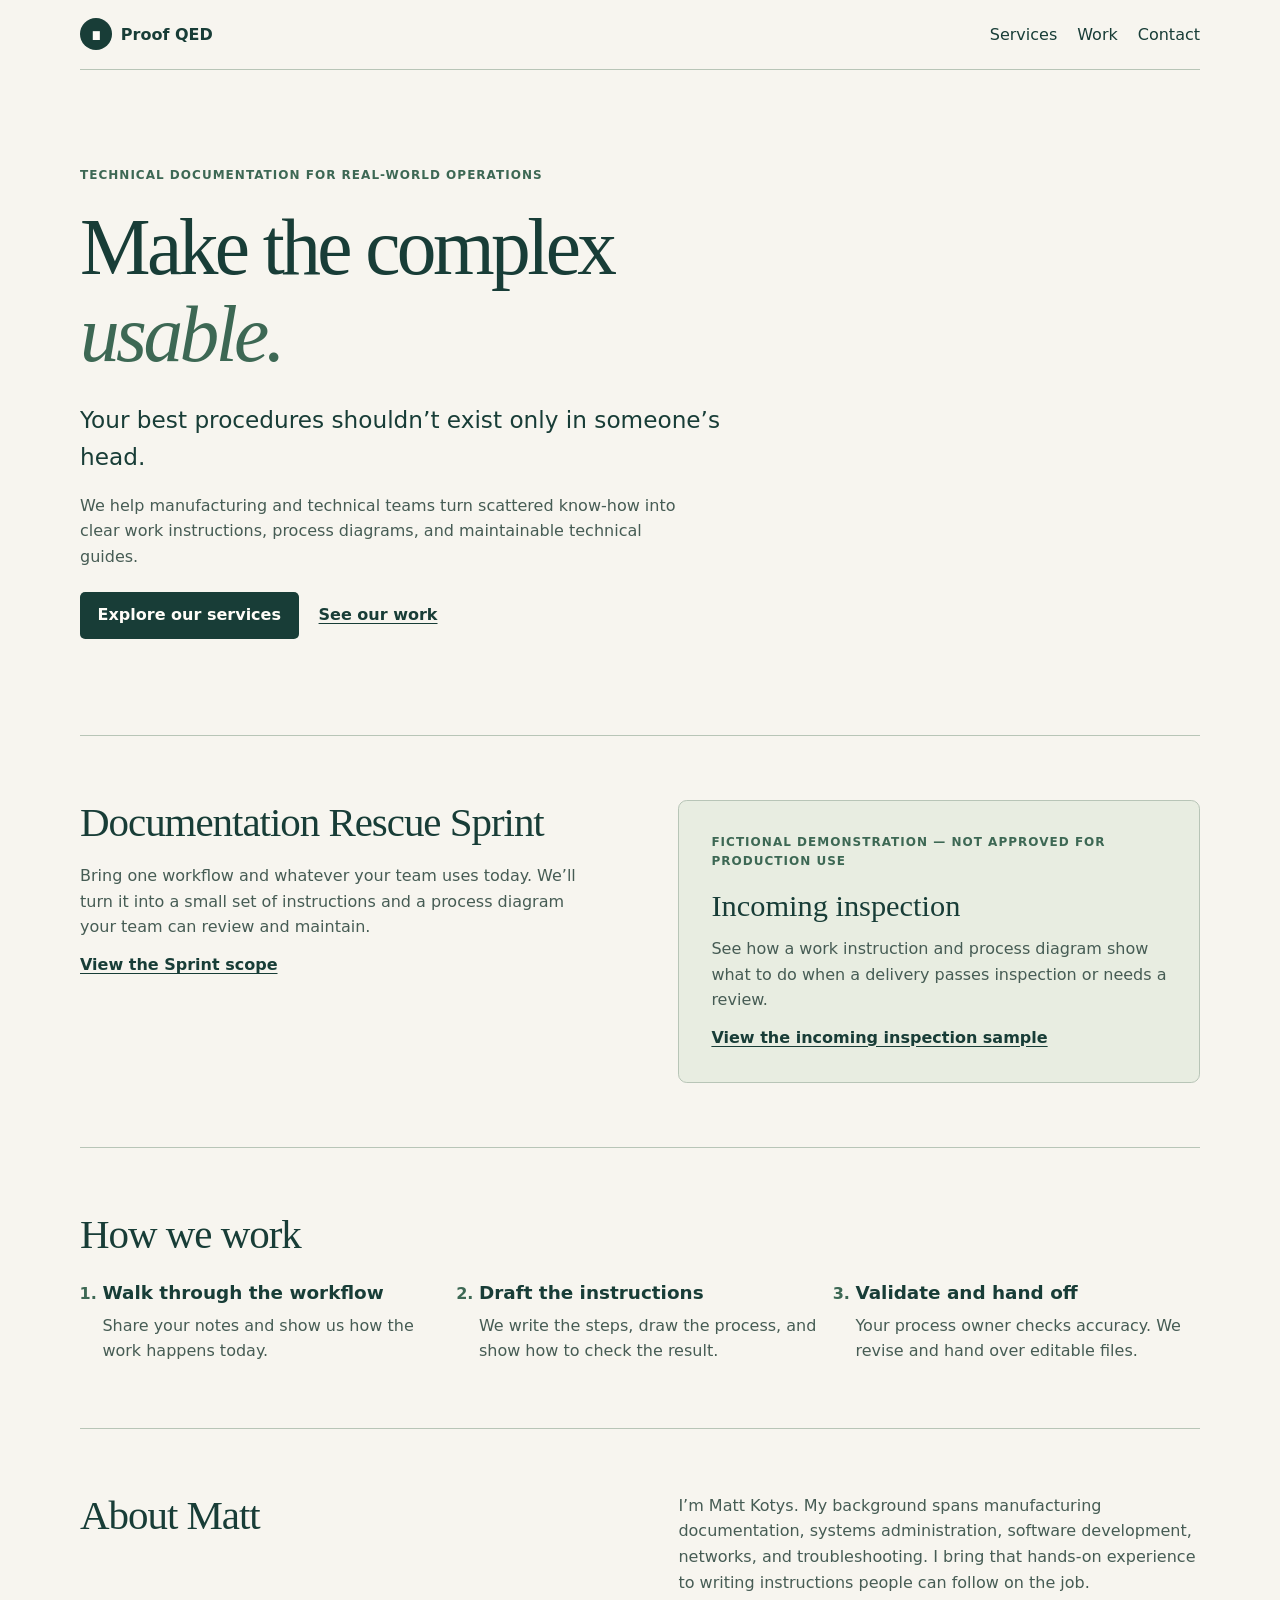
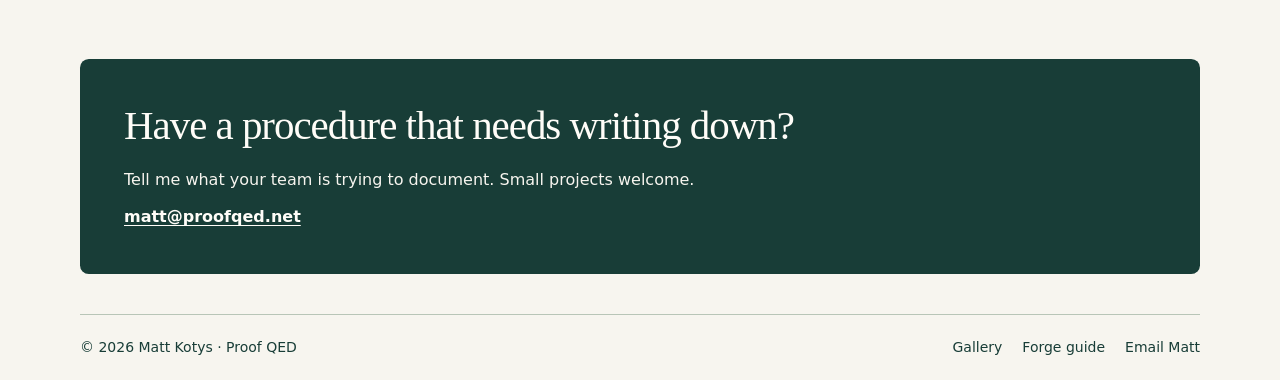
==== commit 516c087f: "Rebuild Proof QED site around manufacturing documentation" ====
--- a/index.html
+++ b/index.html
@@ -1,92 +1,72 @@
 <!doctype html>
 <html lang="en">
-    <head>
-        <meta charset="utf-8">
-        <meta name="viewport" content="width=device-width, initial-scale=1">
-        <meta name="description" content="Technical documentation by Matt Kotys. Clear installation guides, troubleshooting documentation, and repeatable processes, grounded in hands-on IT experience.">
-        <meta name="theme-color" content="#164e46">
-        <title>Proof QED — Technical documentation that makes sense</title>
-        <!-- Compiled Tailwind CSS is embedded here before delivery. -->
-        <style id="theme-css">/*! tailwindcss v4.3.3 | MIT License | https://tailwindcss.com */
-        @layer properties{@supports (((-webkit-hyphens:none)) and (not (margin-trim:inline))) or ((-moz-orient:inline) and (not (color:rgb(from red r g b)))){*,:before,:after,::backdrop{--tw-space-y-reverse:0;--tw-border-style:solid;--tw-leading:initial;--tw-font-weight:initial;--tw-tracking:initial;--tw-shadow:0 0 #0000;--tw-shadow-color:initial;--tw-shadow-alpha:100%;--tw-inset-shadow:0 0 #0000;--tw-inset-shadow-color:initial;--tw-inset-shadow-alpha:100%;--tw-ring-color:initial;--tw-ring-shadow:0 0 #0000;--tw-inset-ring-color:initial;--tw-inset-ring-shadow:0 0 #0000;--tw-ring-inset:initial;--tw-ring-offset-width:0px;--tw-ring-offset-color:#fff;--tw-ring-offset-shadow:0 0 #0000}}}@layer theme{:root,:host{--font-sans:-apple-system, BlinkMacSystemFont, "Segoe UI", Roboto, "Helvetica Neue", "Noto Sans", Arial, sans-serif, "Apple Color Emoji", "Segoe UI Emoji", "Segoe UI Symbol", "Noto Color Emoji";--font-serif:ui-serif, Georgia, Cambria, "Times New Roman", Times, serif;--font-mono:ui-monospace, SFMono-Regular, Menlo, Monaco, Consolas, "Liberation Mono", "Courier New", monospace;--color-white:#fff;--spacing:.25rem;--container-xs:20rem;--container-lg:32rem;--container-2xl:42rem;--container-6xl:72rem;--text-xs:.75rem;--text-xs--line-height:calc(1 / .75);--text-sm:.875rem;--text-sm--line-height:calc(1.25 / .875);--text-base:1rem;--text-base--line-height:calc(1.5 / 1);--text-lg:1.125rem;--text-lg--line-height:calc(1.75 / 1.125);--text-xl:1.25rem;--text-xl--line-height:calc(1.75 / 1.25);--text-3xl:1.875rem;--text-3xl--line-height:calc(2.25 / 1.875);--text-4xl:2.25rem;--text-4xl--line-height:calc(2.5 / 2.25);--text-5xl:3rem;--text-5xl--line-height:1;--text-6xl:3.75rem;--text-6xl--line-height:1;--font-weight-normal:400;--font-weight-semibold:600;--tracking-tight:-.025em;--tracking-widest:.1em;--leading-tight:1.25;--leading-relaxed:1.625;--radius-md:.375rem;--radius-lg:.5rem;--radius-xl:.75rem;--radius-2xl:1rem;--default-font-family:var(--font-sans);--default-mono-font-family:var(--font-mono)}}@layer base{*,:after,:before,::backdrop{box-sizing:border-box;border:0 solid;margin:0;padding:0}::file-selector-button{box-sizing:border-box;border:0 solid;margin:0;padding:0}html,:host{-webkit-text-size-adjust:100%;tab-size:4;line-height:1.5;font-family:var(--default-font-family,-apple-system, BlinkMacSystemFont, "Segoe UI", Roboto, "Helvetica Neue", "Noto Sans", Arial, sans-serif, "Apple Color Emoji", "Segoe UI Emoji", "Segoe UI Symbol", "Noto Color Emoji");font-feature-settings:var(--default-font-feature-settings,normal);font-variation-settings:var(--default-font-variation-settings,normal);-webkit-tap-highlight-color:transparent}hr{height:0;color:inherit;border-top-width:1px}abbr:where([title]){-webkit-text-decoration:underline dotted;text-decoration:underline dotted}h1,h2,h3,h4,h5,h6{font-size:inherit;font-weight:inherit}a{color:inherit;-webkit-text-decoration:inherit;-webkit-text-decoration:inherit;-webkit-text-decoration:inherit;text-decoration:inherit}b,strong{font-weight:bolder}code,kbd,samp,pre{font-family:var(--default-mono-font-family,ui-monospace, SFMono-Regular, Menlo, Monaco, Consolas, "Liberation Mono", "Courier New", monospace);font-feature-settings:var(--default-mono-font-feature-settings,normal);font-variation-settings:var(--default-mono-font-variation-settings,normal);font-size:1em}small{font-size:80%}sub,sup{vertical-align:baseline;font-size:75%;line-height:0;position:relative}sub{bottom:-.25em}sup{top:-.5em}table{text-indent:0;border-color:inherit;border-collapse:collapse}:-moz-focusring:where(:not(iframe)){outline:auto}progress{vertical-align:baseline}summary{display:list-item}ol,ul,menu{list-style:none}img,svg,video,canvas,audio,iframe,embed,object{vertical-align:middle;display:block}img,video{max-width:100%;height:auto}button,input,select,optgroup,textarea{font:inherit;font-feature-settings:inherit;font-variation-settings:inherit;letter-spacing:inherit;color:inherit;opacity:1;background-color:#0000;border-radius:0}::file-selector-button{font:inherit;font-feature-settings:inherit;font-variation-settings:inherit;letter-spacing:inherit;color:inherit;opacity:1;background-color:#0000;border-radius:0}:where(select:is([multiple],[size])) optgroup{font-weight:bolder}:where(select:is([multiple],[size])) optgroup option{padding-inline-start:20px}::file-selector-button{margin-inline-end:4px}::placeholder{opacity:1}@supports (not ((-webkit-appearance:-apple-pay-button))) or (contain-intrinsic-size:1px){::placeholder{color:currentColor}@supports (color:color-mix(in lab, red, red)){::placeholder{color:color-mix(in oklab, currentcolor 50%, transparent)}}}textarea{resize:vertical}::-webkit-search-decoration{-webkit-appearance:none}::-webkit-date-and-time-value{min-height:1lh;text-align:inherit}::-webkit-datetime-edit{display:inline-flex}::-webkit-datetime-edit-fields-wrapper{padding:0}::-webkit-datetime-edit{padding-block:0}::-webkit-datetime-edit-year-field{padding-block:0}::-webkit-datetime-edit-month-field{padding-block:0}::-webkit-datetime-edit-day-field{padding-block:0}::-webkit-datetime-edit-hour-field{padding-block:0}::-webkit-datetime-edit-minute-field{padding-block:0}::-webkit-datetime-edit-second-field{padding-block:0}::-webkit-datetime-edit-millisecond-field{padding-block:0}::-webkit-datetime-edit-meridiem-field{padding-block:0}::-webkit-calendar-picker-indicator{line-height:1}:-moz-ui-invalid{box-shadow:none}button,input:where([type=button],[type=reset],[type=submit]){appearance:button}::file-selector-button{appearance:button}::-webkit-inner-spin-button{height:auto}::-webkit-outer-spin-button{height:auto}[hidden]:where(:not([hidden=until-found])){display:none!important}html{scroll-behavior:smooth}a:focus-visible{outline-offset:5px;outline:3px solid #9caa70}@media (prefers-reduced-motion:reduce){html{scroll-behavior:auto}}}@layer components;@layer utilities{.sr-only{clip-path:inset(50%);white-space:nowrap;border-width:0;width:1px;height:1px;margin:-1px;padding:0;position:absolute;overflow:hidden}.relative{position:relative}.mx-auto{margin-inline:auto}.mt-2{margin-top:calc(var(--spacing) * 2)}.mt-3{margin-top:calc(var(--spacing) * 3)}.mt-4{margin-top:calc(var(--spacing) * 4)}.mt-5{margin-top:calc(var(--spacing) * 5)}.mt-6{margin-top:calc(var(--spacing) * 6)}.mt-7{margin-top:calc(var(--spacing) * 7)}.mt-8{margin-top:calc(var(--spacing) * 8)}.mb-6{margin-bottom:calc(var(--spacing) * 6)}.mb-8{margin-bottom:calc(var(--spacing) * 8)}.mb-9{margin-bottom:calc(var(--spacing) * 9)}.mb-14{margin-bottom:calc(var(--spacing) * 14)}.block{display:block}.flex{display:flex}.grid{display:grid}.hidden{display:none}.h-10{height:calc(var(--spacing) * 10)}.w-10{width:calc(var(--spacing) * 10)}.max-w-2xl{max-width:var(--container-2xl)}.max-w-6xl{max-width:var(--container-6xl)}.max-w-lg{max-width:var(--container-lg)}.max-w-xs{max-width:var(--container-xs)}.scroll-mt-8{scroll-margin-top:calc(var(--spacing) * 8)}.flex-col{flex-direction:column}.flex-wrap{flex-wrap:wrap}.items-center{align-items:center}.items-end{align-items:flex-end}.items-start{align-items:flex-start}.justify-between{justify-content:space-between}.justify-center{justify-content:center}.gap-2{gap:calc(var(--spacing) * 2)}.gap-3{gap:calc(var(--spacing) * 3)}.gap-4{gap:calc(var(--spacing) * 4)}.gap-5{gap:calc(var(--spacing) * 5)}.gap-6{gap:calc(var(--spacing) * 6)}.gap-8{gap:calc(var(--spacing) * 8)}.gap-10{gap:calc(var(--spacing) * 10)}.gap-12{gap:calc(var(--spacing) * 12)}:where(.space-y-5>:not(:last-child)){--tw-space-y-reverse:0;margin-block-start:calc(calc(var(--spacing) * 5) * var(--tw-space-y-reverse));margin-block-end:calc(calc(var(--spacing) * 5) * calc(1 - var(--tw-space-y-reverse)))}.rounded-2xl{border-radius:var(--radius-2xl)}.rounded-full{border-radius:3.40282e38px}.rounded-lg{border-radius:var(--radius-lg)}.rounded-md{border-radius:var(--radius-md)}.rounded-xl{border-radius:var(--radius-xl)}.border{border-style:var(--tw-border-style);border-width:1px}.border-t{border-top-style:var(--tw-border-style);border-top-width:1px}.border-b{border-bottom-style:var(--tw-border-style);border-bottom-width:1px}.border-\[\#183d37\]\/15{border-color:oklab(33.0922% -.0438121 -.00109693/.15)}.border-\[\#183d37\]\/25{border-color:oklab(33.0922% -.0438121 -.00109693/.25)}.bg-\[\#183d37\]{background-color:#183d37}.bg-\[\#dbe5be\]{background-color:#dbe5be}.bg-\[\#e8ecdf\]{background-color:#e8ecdf}.bg-\[\#eceee5\]{background-color:#eceee5}.bg-\[\#edf1e7\]{background-color:#edf1e7}.bg-\[\#f7f5ef\]{background-color:#f7f5ef}.bg-\[\#fffef9\]{background-color:#fffef9}.p-5{padding:calc(var(--spacing) * 5)}.p-6{padding:calc(var(--spacing) * 6)}.p-7{padding:calc(var(--spacing) * 7)}.p-8{padding:calc(var(--spacing) * 8)}.px-1{padding-inline:var(--spacing)}.px-3{padding-inline:calc(var(--spacing) * 3)}.px-4{padding-inline:calc(var(--spacing) * 4)}.px-6{padding-inline:calc(var(--spacing) * 6)}.py-2{padding-block:calc(var(--spacing) * 2)}.py-3{padding-block:calc(var(--spacing) * 3)}.py-7{padding-block:calc(var(--spacing) * 7)}.py-16{padding-block:calc(var(--spacing) * 16)}.pb-4{padding-bottom:calc(var(--spacing) * 4)}.font-mono{font-family:var(--font-mono)}.font-serif{font-family:var(--font-serif)}.text-3xl{font-size:var(--text-3xl);line-height:var(--tw-leading,var(--text-3xl--line-height))}.text-4xl{font-size:var(--text-4xl);line-height:var(--tw-leading,var(--text-4xl--line-height))}.text-5xl{font-size:var(--text-5xl);line-height:var(--tw-leading,var(--text-5xl--line-height))}.text-base{font-size:var(--text-base);line-height:var(--tw-leading,var(--text-base--line-height))}.text-lg{font-size:var(--text-lg);line-height:var(--tw-leading,var(--text-lg--line-height))}.text-sm{font-size:var(--text-sm);line-height:var(--tw-leading,var(--text-sm--line-height))}.text-xl{font-size:var(--text-xl);line-height:var(--tw-leading,var(--text-xl--line-height))}.text-xs{font-size:var(--text-xs);line-height:var(--tw-leading,var(--text-xs--line-height))}.text-\[10px\]{font-size:10px}.leading-6{--tw-leading:calc(var(--spacing) * 6);line-height:calc(var(--spacing) * 6)}.leading-7{--tw-leading:calc(var(--spacing) * 7);line-height:calc(var(--spacing) * 7)}.leading-8{--tw-leading:calc(var(--spacing) * 8);line-height:calc(var(--spacing) * 8)}.leading-\[1\.08\]{--tw-leading:1.08;line-height:1.08}.leading-relaxed{--tw-leading:var(--leading-relaxed);line-height:var(--leading-relaxed)}.leading-tight{--tw-leading:var(--leading-tight);line-height:var(--leading-tight)}.font-normal{--tw-font-weight:var(--font-weight-normal);font-weight:var(--font-weight-normal)}.font-semibold{--tw-font-weight:var(--font-weight-semibold);font-weight:var(--font-weight-semibold)}.tracking-\[0\.2em\]{--tw-tracking:.2em;letter-spacing:.2em}.tracking-tight{--tw-tracking:var(--tracking-tight);letter-spacing:var(--tracking-tight)}.tracking-widest{--tw-tracking:var(--tracking-widest);letter-spacing:var(--tracking-widest)}.break-all{word-break:break-all}.text-\[\#7c8c76\]{color:#7c8c76}.text-\[\#183d37\]{color:#183d37}.text-\[\#657e65\]{color:#657e65}.text-\[\#46705c\]{color:#46705c}.text-\[\#52665f\]{color:#52665f}.text-\[\#c6d5b8\]{color:#c6d5b8}.text-\[\#d0dbd3\]{color:#d0dbd3}.text-\[\#f7f5ef\]{color:#f7f5ef}.text-white{color:var(--color-white)}.uppercase{text-transform:uppercase}.italic{font-style:italic}.underline{text-decoration-line:underline}.decoration-\[\#183d37\]\/30{text-decoration-color:oklab(33.0922% -.0438121 -.00109693/.3)}.underline-offset-4{text-underline-offset:4px}.antialiased{-webkit-font-smoothing:antialiased;-moz-osx-font-smoothing:grayscale}.shadow-lg{--tw-shadow:0 10px 15px -3px var(--tw-shadow-color,#0000001a), 0 4px 6px -4px var(--tw-shadow-color,#0000001a);box-shadow:var(--tw-inset-shadow), var(--tw-inset-ring-shadow), var(--tw-ring-offset-shadow), var(--tw-ring-shadow), var(--tw-shadow)}@media (hover:hover){.hover\:bg-\[\#2b5c50\]:hover{background-color:#2b5c50}.hover\:bg-\[\#183d37\]:hover{background-color:#183d37}.hover\:bg-white:hover{background-color:var(--color-white)}.hover\:text-white:hover{color:var(--color-white)}.hover\:underline:hover{text-decoration-line:underline}}.focus\:not-sr-only:focus{clip-path:none;white-space:normal;width:auto;height:auto;margin:0;padding:0;position:static;overflow:visible}.focus\:fixed:focus{position:fixed}.focus\:top-4:focus{top:calc(var(--spacing) * 4)}.focus\:left-4:focus{left:calc(var(--spacing) * 4)}.focus\:z-50:focus{z-index:50}.focus\:bg-white:focus{background-color:var(--color-white)}.focus\:p-4:focus{padding:calc(var(--spacing) * 4)}@media (min-width:40rem){.sm\:inline{display:inline}.sm\:p-8{padding:calc(var(--spacing) * 8)}.sm\:p-12{padding:calc(var(--spacing) * 12)}.sm\:px-10{padding-inline:calc(var(--spacing) * 10)}.sm\:text-6xl{font-size:var(--text-6xl);line-height:var(--tw-leading,var(--text-6xl--line-height))}}@media (min-width:48rem){.md\:grid-cols-3{grid-template-columns:repeat(3,minmax(0,1fr))}.md\:grid-cols-\[0\.8fr_1\.2fr\]{grid-template-columns:.8fr 1.2fr}.md\:grid-cols-\[1\.2fr_1fr\]{grid-template-columns:1.2fr 1fr}.md\:grid-cols-\[1\.25fr_1fr\]{grid-template-columns:1.25fr 1fr}.md\:py-24{padding-block:calc(var(--spacing) * 24)}}}@property --tw-space-y-reverse{syntax:"*";inherits:false;initial-value:0}@property --tw-border-style{syntax:"*";inherits:false;initial-value:solid}@property --tw-leading{syntax:"*";inherits:false}@property --tw-font-weight{syntax:"*";inherits:false}@property --tw-tracking{syntax:"*";inherits:false}@property --tw-shadow{syntax:"*";inherits:false;initial-value:0 0 #0000}@property --tw-shadow-color{syntax:"*";inherits:false}@property --tw-shadow-alpha{syntax:"<percentage>";inherits:false;initial-value:100%}@property --tw-inset-shadow{syntax:"*";inherits:false;initial-value:0 0 #0000}@property --tw-inset-shadow-color{syntax:"*";inherits:false}@property --tw-inset-shadow-alpha{syntax:"<percentage>";inherits:false;initial-value:100%}@property --tw-ring-color{syntax:"*";inherits:false}@property --tw-ring-shadow{syntax:"*";inherits:false;initial-value:0 0 #0000}@property --tw-inset-ring-color{syntax:"*";inherits:false}@property --tw-inset-ring-shadow{syntax:"*";inherits:false;initial-value:0 0 #0000}@property --tw-ring-inset{syntax:"*";inherits:false}@property --tw-ring-offset-width{syntax:"<length>";inherits:false;initial-value:0}@property --tw-ring-offset-color{syntax:"*";inherits:false;initial-value:#fff}@property --tw-ring-offset-shadow{syntax:"*";inherits:false;initial-value:0 0 #0000}</style>
-        <link rel="stylesheet" href="css/style.css" />
-    </head>
-    <body class="bg-[#f7f5ef] text-[#183d37] antialiased">
-        <a href="#main" class="sr-only focus:not-sr-only focus:fixed focus:top-4 focus:left-4 focus:z-50 focus:bg-white focus:p-4">Skip to content</a>
-        <div class="mx-auto max-w-6xl px-6 sm:px-10">
-            <header class="flex items-center justify-between gap-4 border-b border-[#183d37]/15 py-7">
-                <a href="#" aria-label="Proof QED home" class="flex items-center gap-3 font-semibold tracking-tight">
-                    <span class="flex h-10 w-10 items-center justify-center rounded-full bg-[#183d37] font-serif text-xl text-[#f7f5ef]">∎</span>                                                                                                         
-                    <span class="text-xl">Proof QED<span class="block text-[10px] font-normal uppercase tracking-[0.2em]">Technical documentation</span></span>                                                                                           
-                </a>
-                <nav aria-label="Main navigation" class="flex items-center gap-6 text-sm">
-                    <a href="#services" class="hidden hover:underline sm:inline">Services</a>
-                    <a href="#about" class="hidden hover:underline sm:inline">About</a>
-                    <a href="#contact" class="rounded-full border border-[#183d37]/25 px-4 py-2 hover:bg-[#183d37] hover:text-white">Let’s talk →</a>
-                </nav>
-            </header>
-            <main id="main">
-                <section class="grid items-center gap-12 py-16 md:grid-cols-[1.25fr_1fr] md:py-24">
-                    <div>
-                        <p class="mb-6 text-xs font-semibold uppercase tracking-[0.2em]">Technical writing for software &amp; IT teams</p>
-                        <h1 class="max-w-2xl font-serif text-5xl leading-[1.08] tracking-tight sm:text-6xl">Make the complex<br><span class="italic text-[#46705c]">usable.</span></h1>
-                        <p class="mt-7 max-w-lg text-lg leading-relaxed text-[#52665f]">I write installation guides, troubleshooting documentation, and team procedures that people can follow. Start with your notes, a working system, or an existing draft.</p>
-                        <br></br>
-                        <a href="/gallery.html"
-                            class="block rounded-xl border border-[#183d37]/20
-                            bg-[#f7f5ef] p-6 text-[#183d37]
-                            transition hover:shadow-lg">
-                            <p class="text-xs uppercase tracking-widest">
-                                Documentation portfolio
-                            </p>
-                            <h2 class="mt-3 font-serif text-2xl">
-                                Clear instructions. Tested workflows.
-                            </h2>
-                            <p class="mt-3 text-sm">
-                                Explore my Forge API guide, with practical examples,
-                                troubleshooting, and recorded verification.
-                            </p>
-                            <span class="mt-5 inline-block font-semibold">
-                                View gallery →
-                            </span>
-                        </a>
-                        <div class="mt-8 flex flex-wrap items-center gap-4">
-                            <a href="#contact" class="rounded-full bg-[#183d37] px-6 py-3 text-sm font-semibold text-white hover:bg-[#2b5c50]">Discuss a documentation project →</a>
-                            <a href="#services" class="px-1 py-3 text-sm underline decoration-[#183d37]/30 underline-offset-4">Explore the services</a>
-                        </div>
-                        <p class="mt-8 text-xs text-[#52665f]">Matt Kotys · Independent technical writer · Remote collaboration</p>
-                    </div>
-                    <div class="relative rounded-2xl border border-[#183d37]/15 bg-[#eceee5] p-5 sm:p-8">
-                        <div class="rounded-lg border border-[#183d37]/15 bg-[#fffef9] p-6 shadow-lg sm:p-8">
-                            <div class="mb-8 flex justify-between border-b border-[#183d37]/15 pb-4 font-mono text-[10px] uppercase tracking-widest"><span>Illustrative guide</span><span>01 / Setup</span></div>
-                            <p class="text-xs font-semibold uppercase tracking-widest text-[#657e65]">What a guide includes</p>
-                            <h2 class="mt-3 font-serif text-3xl">From setup to a working result.</h2>
-                            <p class="mt-3 text-sm leading-relaxed text-[#52665f]">Each guide explains what you need, what to do, and how to check the result.</p>
-                            <ol class="mt-7 space-y-5 text-sm">
-                                <li class="flex gap-4"><span class="font-mono text-[#7c8c76]">01</span><div><strong class="block">Prepare</strong><span class="text-[#52665f]">Requirements, tools, and starting conditions.</span></div></li>
-                                <li class="flex gap-4"><span class="font-mono text-[#7c8c76]">02</span><div><strong class="block">Follow the steps</strong><span class="text-[#52665f]">Specific actions in a sensible order.</span></div></li>
-                                <li class="flex gap-4"><span class="font-mono text-[#7c8c76]">03</span><div><strong class="block">Verify the result</strong><span class="text-[#52665f]">Expected outcomes and troubleshooting.</span></div></li>
-                            </ol>
-                            <div class="mt-8 rounded-md bg-[#edf1e7] px-4 py-3 text-xs leading-relaxed"><strong>Written for the reader.</strong><br>Clear instructions, useful examples, and checks at each important step.</div>
-                        </div>
-                    </div>
-                </section>
-                <section id="services" class="scroll-mt-8 border-t border-[#183d37]/15 py-16">
-                    <div class="mb-9 flex flex-wrap items-end justify-between gap-4"><div><p class="text-xs uppercase tracking-[0.2em]">How I can help</p><h2 class="mt-3 font-serif text-4xl">Documentation services</h2></div><p class="max-w-xs text-sm leading-relaxed text-[#52665f]">Create a new guide or improve the documentation you already have.</p></div>
-                    <div class="grid gap-5 md:grid-cols-3">
-                        <article class="rounded-xl border border-[#183d37]/15 p-7"><span class="font-mono text-xs text-[#657e65]">01 / GET STARTED</span><h3 class="mt-6 text-xl font-semibold">Installation &amp; setup guides</h3><p class="mt-3 text-sm leading-7 text-[#52665f]">Help users install and configure your software or systems with step-by-step instructions, prerequisites, examples, and verification checks.</p></article>
-                        <article class="rounded-xl border border-[#183d37]/15 p-7"><span class="font-mono text-xs text-[#657e65]">02 / GET UNSTUCK</span><h3 class="mt-6 text-xl font-semibold">Troubleshooting documentation</h3><p class="mt-3 text-sm leading-7 text-[#52665f]">Turn recurring support questions into help articles and troubleshooting guides covering symptoms, likely causes, and steps to resolve them.</p></article>
-                        <article class="rounded-xl border border-[#183d37]/15 p-7"><span class="font-mono text-xs text-[#657e65]">03 / KEEP IT REPEATABLE</span><h3 class="mt-6 text-xl font-semibold">Runbooks &amp; team procedures</h3><p class="mt-3 text-sm leading-7 text-[#52665f]">Document routine tasks, onboarding, and handovers so your team can follow a consistent process without relying on one person’s memory.</p></article>
-                    </div>
-                </section>
-                <section id="about" class="grid scroll-mt-8 gap-10 border-t border-[#183d37]/15 py-16 md:grid-cols-[0.8fr_1.2fr]">
-                    <div><p class="text-xs uppercase tracking-[0.2em]">About Matt</p><h2 class="mt-3 font-serif text-4xl">A writer with hands-on IT experience</h2></div>
-                    <div><p class="text-lg leading-8">I’m Matt Kotys. My background spans systems administration, software development, networks, and technical troubleshooting. I’ve worked in IT since 2003, and I bring that hands-on perspective to every guide I write.</p><p class="mt-5 text-base leading-7 text-[#52665f]">I have expertise in Python, Linux, SQL, and the practical details that make a system work. I can read the code, ask useful questions, and explain a process without assuming the reader already knows the answer.</p><div class="mt-6 flex flex-wrap gap-2 text-xs"><span class="rounded-full bg-[#e8ecdf] px-3 py-2">Python</span><span class="rounded-full bg-[#e8ecdf] px-3 py-2">Linux</span><span class="rounded-full bg-[#e8ecdf] px-3 py-2">SQL</span><span class="rounded-full bg-[#e8ecdf] px-3 py-2">Systems &amp; networks</span><span class="rounded-full bg-[#e8ecdf] px-3 py-2">Clear explanations</span><span class="rounded-full bg-[#e8ecdf] px-3 py-2">APIs</span></div></div>
-                </section>
-                <section class="border-t border-[#183d37]/15 py-16"><p class="text-xs uppercase tracking-[0.2em]">How we’ll work together</p><div class="mt-8 grid gap-8 md:grid-cols-3"><div><h3 class="font-semibold">01. Share what you have</h3><p class="mt-2 text-sm leading-7 text-[#52665f]">Notes, screenshots, an existing draft, or a walkthrough. We agree on the audience, scope, and deliverable.</p></div><div><h3 class="font-semibold">02. Make it clear</h3><p class="mt-2 text-sm leading-7 text-[#52665f]">I organize the material, write the guide, and flag gaps or assumptions that need your input.</p></div><div><h3 class="font-semibold">03. Review &amp; put it to use</h3><p class="mt-2 text-sm leading-7 text-[#52665f]">You check the details. I refine the document and deliver an editable version you can maintain.</p></div></div></section>
-                <section id="contact" class="mb-14 scroll-mt-8 rounded-2xl bg-[#183d37] p-8 text-[#f7f5ef] sm:p-12"><div class="grid gap-8 md:grid-cols-[1.2fr_1fr]"><div><p class="text-xs uppercase tracking-[0.2em] text-[#c6d5b8]">Start a project</p><h2 class="mt-4 font-serif text-4xl leading-tight">What needs documenting?</h2><p class="mt-5 max-w-lg text-sm leading-7 text-[#d0dbd3]">Email me a brief description of your software or process, who the document is for, and any notes or drafts you have. We’ll agree on the scope and deliverable before work begins.</p></div><div class="flex flex-col items-start justify-center"><a href="mailto:matt@proofqed.net?subject=Documentation%20project%20inquiry" class="rounded-full bg-[#dbe5be] px-6 py-3 text-sm font-semibold text-[#183d37] hover:bg-white">Email Matt →</a><a href="mailto:matt@proofqed.net" class="mt-4 break-all text-sm text-[#d0dbd3] underline underline-offset-4">matt@proofqed.net</a><p class="mt-5 text-xs leading-6 text-[#d0dbd3]">Installation guides · Troubleshooting · Runbooks<br>Small projects welcome.</p></div></div></section>
-            </main>
-            <footer class="flex flex-wrap justify-between gap-3 border-t border-[#183d37]/15 py-7 text-xs text-[#52665f]"><span>© 2026 Matt Kotys · Proof QED</span><span>Independent technical writing · Remote collaboration</span></footer>
-        </div>
-    </body>
+<head>
+  <meta charset="utf-8">
+  <meta name="viewport" content="width=device-width, initial-scale=1">
+  <meta name="description" content="Proof QED turns manufacturing and technical know-how into clear work instructions, process diagrams, and technical guides.">
+  <meta name="theme-color" content="#183d37">
+  <title>Manufacturing and technical documentation | Proof QED</title>
+  <link rel="stylesheet" href="/css/site.css">
+</head>
+<body>
+  <a class="skip-link" href="#main">Skip to content</a>
+  <header class="site-header wrap">
+    <a class="brand" href="/"><span aria-hidden="true">∎</span> Proof QED</a>
+    <nav aria-label="Main navigation">
+      <a href="/services/">Services</a>
+          <a href="/work/">Work</a>
+          <a href="/#contact">Contact</a>
+    </nav>
+  </header>
+  <main id="main" class="wrap" tabindex="-1">
+    <section class="hero">
+      <p class="eyebrow">Technical documentation for real-world operations</p>
+      <h1>Make the complex <em>usable.</em></h1>
+      <p class="lead">Your best procedures shouldn’t exist only in someone’s head.</p>
+      <p class="measure">We help manufacturing and technical teams turn scattered know-how into clear work instructions, process diagrams, and maintainable technical guides.</p>
+      <div class="actions">
+        <a class="button" href="/services/">Explore our services</a>
+        <a class="text-link" href="/work/">See our work</a>
+      </div>
+    </section>
+    <section class="section split" id="services">
+      <div>
+        <h2>Documentation Rescue Sprint</h2>
+        <p class="measure">Bring one workflow and whatever your team uses today. We’ll turn it into a small set of instructions and a process diagram your team can review and maintain.</p>
+        <a class="text-link" href="/services/">View the Sprint scope</a>
+      </div>
+      <article class="sample">
+        <p class="eyebrow">Fictional demonstration — not approved for production use</p>
+        <h3>Incoming inspection</h3>
+        <p>See how a work instruction and process diagram show what to do when a delivery passes inspection or needs a review.</p>
+        <a class="text-link" href="/work/#incoming-inspection">View the incoming inspection sample</a>
+      </article>
+    </section>
+    <section class="section">
+      <h2>How we work</h2>
+      <ol class="steps">
+        <li><h3>Walk through the workflow</h3><p>Share your notes and show us how the work happens today.</p></li>
+        <li><h3>Draft the instructions</h3><p>We write the steps, draw the process, and show how to check the result.</p></li>
+        <li><h3>Validate and hand off</h3><p>Your process owner checks accuracy. We revise and hand over editable files.</p></li>
+      </ol>
+    </section>
+    <section class="section split" id="about">
+      <h2>About Matt</h2>
+      <p class="measure">I’m Matt Kotys. My background spans manufacturing documentation, systems administration, software development, networks, and troubleshooting. I bring that hands-on experience to writing instructions people can follow on the job.</p>
+    </section>
+    <section class="contact" id="contact">
+      <h2>Have a procedure that needs writing down?</h2>
+      <p>Tell me what your team is trying to document. Small projects welcome.</p>
+      <a class="text-link" href="mailto:matt@proofqed.net">matt@proofqed.net</a>
+    </section>
+  </main>
+  <footer class="site-footer wrap">
+    <span>© 2026 Matt Kotys · Proof QED</span>
+    <nav aria-label="Footer navigation">
+      <a href="/gallery.html">Gallery</a>
+      <a href="/forge-entry-guide.html">Forge guide</a>
+      <a href="mailto:matt@proofqed.net">Email Matt</a>
+    </nav>
+  </footer>
+</body>
 </html>
--- a/css/site.css
+++ b/css/site.css
@@ -0,0 +1,88 @@
+:root {
+  color-scheme: light;
+  --paper: #f7f5ef;
+  --ink: #183d37;
+  --muted: #465c54;
+  --accent: #3d6854;
+  --rule: #b8c5b7;
+  --panel: #e8ede1;
+  --white: #fffdf8;
+}
+
+*, *::before, *::after { box-sizing: border-box; }
+
+body {
+  margin: 0;
+  background: var(--paper);
+  color: var(--ink);
+  font: 1rem/1.6 system-ui, sans-serif;
+}
+
+.wrap { width: min(70rem, calc(100% - 3rem)); margin-inline: auto; }
+a { color: inherit; text-underline-offset: 0.2em; }
+a:hover { text-decoration-thickness: 2px; }
+:focus-visible { outline: 3px solid currentColor; outline-offset: 4px; }
+.skip-link { position: absolute; top: 0.5rem; left: 0.5rem; padding: 0.6rem; background: var(--white); }
+.skip-link:not(:focus) { clip-path: inset(50%); }
+
+.site-header, .site-footer, nav, .actions {
+  display: flex;
+  align-items: center;
+  flex-wrap: wrap;
+  gap: 0.65rem 1.25rem;
+}
+
+.site-header, .site-footer { justify-content: space-between; padding-block: 1rem; }
+.site-header { border-bottom: 1px solid var(--rule); }
+.site-footer { border-top: 1px solid var(--rule); font-size: 0.875rem; }
+nav a { padding-block: 0.35rem; text-decoration: none; }
+nav a:hover, nav a[aria-current] { text-decoration: underline; }
+.brand { display: inline-flex; align-items: center; gap: 0.55rem; font-weight: 700; text-decoration: none; }
+.brand span { display: grid; place-items: center; width: 2rem; height: 2rem; border-radius: 50%; background: var(--ink); color: var(--white); }
+
+h1, h2, h3, p { margin: 0 0 0.75em; }
+h1, h2, .sample h3 { font-family: Georgia, serif; font-weight: 400; line-height: 1.1; }
+h1 { max-width: 15ch; font-size: clamp(2.75rem, 6.2vw, 5.8rem); letter-spacing: -0.045em; margin-bottom: 0.28em; }
+h1 em { color: var(--accent); }
+h2 { font-size: clamp(1.85rem, 3.2vw, 2.8rem); letter-spacing: -0.025em; margin-bottom: 0.45em; }
+h3 { font-size: 1.15rem; line-height: 1.3; margin-bottom: 0.4em; }
+p, .list { color: var(--muted); }
+p:last-child, .list:last-child { margin-bottom: 0; }
+.eyebrow { margin-bottom: 1.2rem; color: var(--accent); font-size: 0.75rem; font-weight: 700; letter-spacing: 0.085em; text-transform: uppercase; }
+.lead { max-width: 45ch; color: var(--ink); font-size: clamp(1.14rem, 2.4vw, 1.45rem); }
+.measure { max-width: 60ch; }
+.hero { padding-block: clamp(3rem, 8vw, 6rem); }
+.section { border-top: 1px solid var(--rule); padding-block: clamp(2.25rem, 5vw, 4rem); }
+.split { display: grid; grid-template-columns: repeat(2, minmax(0, 1fr)); gap: 1.5rem clamp(1.5rem, 6vw, 5rem); }
+.actions { margin-top: 1.4rem; }
+.text-link { display: inline-block; font-weight: 650; }
+.button {
+  display: inline-block;
+  border-radius: 0.32rem;
+  padding: 0.67rem 1.1rem;
+  background: var(--ink);
+  color: var(--white);
+  font-weight: 650;
+  text-decoration: none;
+}
+.button:hover { background: var(--accent); }
+.button:focus-visible { outline-color: var(--ink); }
+.sample { border: 1px solid var(--rule); border-radius: 0.55rem; background: var(--panel); padding: clamp(1rem, 3vw, 2rem); }
+.sample h3 { font-size: clamp(1.45rem, 2.5vw, 1.9rem); }
+.sample-grid { gap: 1rem; margin-top: 1.5rem; }
+.steps { margin: 1.5rem 0 0; padding-left: 1.4rem; display: grid; grid-template-columns: repeat(3, minmax(0, 1fr)); gap: 1.5rem 2rem; }
+.steps li::marker { font-weight: 700; color: var(--accent); }
+.list { margin: 0 0 1rem; padding-left: 1.35em; }
+.list li + li { margin-top: 0.45rem; }
+.flow, .outcomes { display: grid; gap: 0.8rem; list-style: none; padding: 0; }
+.flow > li, .outcomes li { position: relative; border: 1px solid var(--rule); border-radius: 0.3rem; background: var(--white); padding: 0.65rem; }
+.flow > li + li::before { content: ""; position: absolute; left: 50%; top: -0.85rem; height: 0.8rem; border-left: 1px solid var(--accent); }
+.outcomes { grid-template-columns: repeat(2, minmax(0, 1fr)); margin-top: 0.55rem; }
+.outcomes li { background: var(--panel); }
+.contact { margin-bottom: 2.5rem; padding: clamp(1.25rem, 4vw, 2.75rem); border-radius: 0.55rem; background: var(--ink); color: var(--white); }
+.contact p { color: var(--paper); }
+
+@media (max-width: 44rem) {
+  .wrap { width: calc(100% - 2rem); }
+  .split, .steps { grid-template-columns: 1fr; }
+}
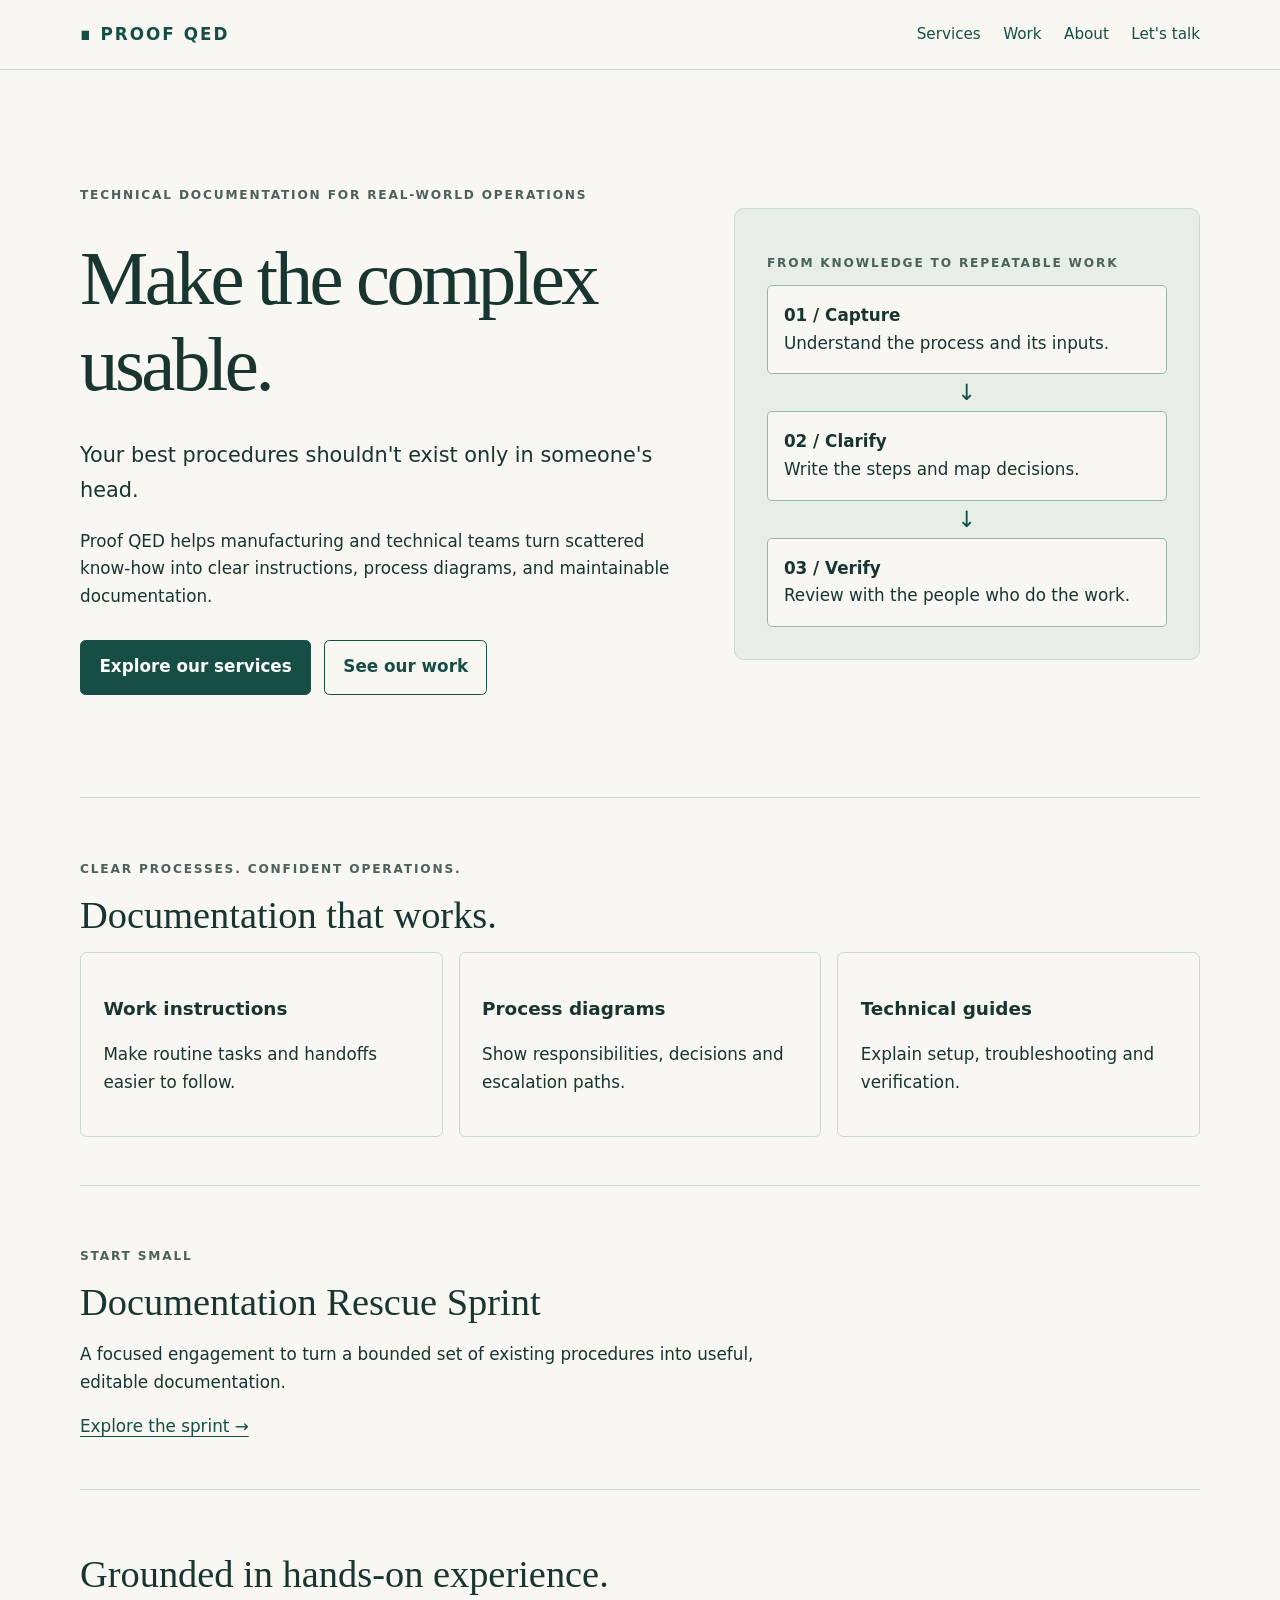
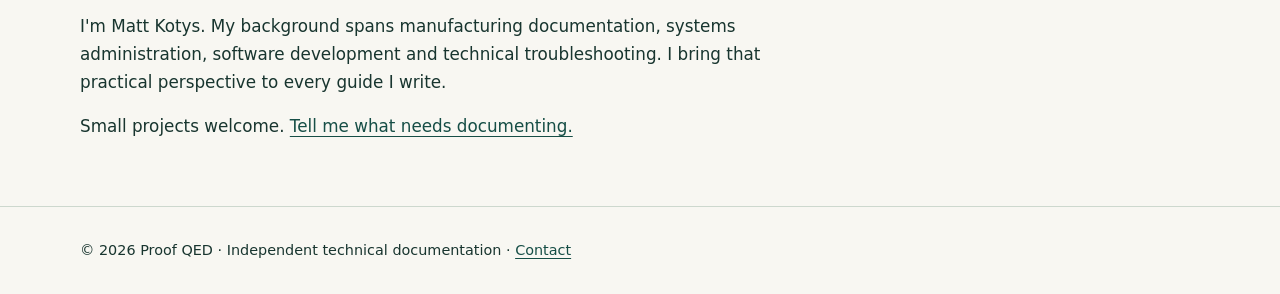
==== commit 256d5270: "DEV-001: rebuild homepage with manufacturing-first positioning" ====
--- a/index.html
+++ b/index.html
@@ -1,72 +1,2 @@
 <!doctype html>
-<html lang="en">
-<head>
-  <meta charset="utf-8">
-  <meta name="viewport" content="width=device-width, initial-scale=1">
-  <meta name="description" content="Proof QED turns manufacturing and technical know-how into clear work instructions, process diagrams, and technical guides.">
-  <meta name="theme-color" content="#183d37">
-  <title>Manufacturing and technical documentation | Proof QED</title>
-  <link rel="stylesheet" href="/css/site.css">
-</head>
-<body>
-  <a class="skip-link" href="#main">Skip to content</a>
-  <header class="site-header wrap">
-    <a class="brand" href="/"><span aria-hidden="true">∎</span> Proof QED</a>
-    <nav aria-label="Main navigation">
-      <a href="/services/">Services</a>
-          <a href="/work/">Work</a>
-          <a href="/#contact">Contact</a>
-    </nav>
-  </header>
-  <main id="main" class="wrap" tabindex="-1">
-    <section class="hero">
-      <p class="eyebrow">Technical documentation for real-world operations</p>
-      <h1>Make the complex <em>usable.</em></h1>
-      <p class="lead">Your best procedures shouldn’t exist only in someone’s head.</p>
-      <p class="measure">We help manufacturing and technical teams turn scattered know-how into clear work instructions, process diagrams, and maintainable technical guides.</p>
-      <div class="actions">
-        <a class="button" href="/services/">Explore our services</a>
-        <a class="text-link" href="/work/">See our work</a>
-      </div>
-    </section>
-    <section class="section split" id="services">
-      <div>
-        <h2>Documentation Rescue Sprint</h2>
-        <p class="measure">Bring one workflow and whatever your team uses today. We’ll turn it into a small set of instructions and a process diagram your team can review and maintain.</p>
-        <a class="text-link" href="/services/">View the Sprint scope</a>
-      </div>
-      <article class="sample">
-        <p class="eyebrow">Fictional demonstration — not approved for production use</p>
-        <h3>Incoming inspection</h3>
-        <p>See how a work instruction and process diagram show what to do when a delivery passes inspection or needs a review.</p>
-        <a class="text-link" href="/work/#incoming-inspection">View the incoming inspection sample</a>
-      </article>
-    </section>
-    <section class="section">
-      <h2>How we work</h2>
-      <ol class="steps">
-        <li><h3>Walk through the workflow</h3><p>Share your notes and show us how the work happens today.</p></li>
-        <li><h3>Draft the instructions</h3><p>We write the steps, draw the process, and show how to check the result.</p></li>
-        <li><h3>Validate and hand off</h3><p>Your process owner checks accuracy. We revise and hand over editable files.</p></li>
-      </ol>
-    </section>
-    <section class="section split" id="about">
-      <h2>About Matt</h2>
-      <p class="measure">I’m Matt Kotys. My background spans manufacturing documentation, systems administration, software development, networks, and troubleshooting. I bring that hands-on experience to writing instructions people can follow on the job.</p>
-    </section>
-    <section class="contact" id="contact">
-      <h2>Have a procedure that needs writing down?</h2>
-      <p>Tell me what your team is trying to document. Small projects welcome.</p>
-      <a class="text-link" href="mailto:matt@proofqed.net">matt@proofqed.net</a>
-    </section>
-  </main>
-  <footer class="site-footer wrap">
-    <span>© 2026 Matt Kotys · Proof QED</span>
-    <nav aria-label="Footer navigation">
-      <a href="/gallery.html">Gallery</a>
-      <a href="/forge-entry-guide.html">Forge guide</a>
-      <a href="mailto:matt@proofqed.net">Email Matt</a>
-    </nav>
-  </footer>
-</body>
-</html>
+<html lang="en"><head><meta charset="utf-8"><meta name="viewport" content="width=device-width, initial-scale=1"><meta name="description" content="Practical manufacturing and technical documentation: work instructions, process diagrams and technical guides."><meta name="theme-color" content="#164e46"><title>Make the complex usable | Proof QED</title><link rel="stylesheet" href="/css/refresh.css"></head><body><a class="skip" href="#main">Skip to content</a><header><div class="wrap"><a class="brand" href="/">∎ PROOF QED</a><nav aria-label="Main navigation"><a href="/services/">Services</a><a href="/gallery.html">Work</a><a href="/#about">About</a><a href="mailto:matt@proofqed.net">Let's talk</a></nav></div></header><main id="main" class="wrap"><section class="hero"><div><p class="eyebrow">Technical documentation for real-world operations</p><h1>Make the complex usable.</h1><p class="lead">Your best procedures shouldn't exist only in someone's head.</p><p>Proof QED helps manufacturing and technical teams turn scattered know-how into clear instructions, process diagrams, and maintainable documentation.</p><div class="actions"><a class="button primary" href="/services/">Explore our services</a><a class="button" href="/gallery.html">See our work</a></div></div><aside class="diagram" aria-label="Illustrative documentation workflow"><p class="eyebrow">From knowledge to repeatable work</p><div class="step"><strong>01 / Capture</strong><br>Understand the process and its inputs.</div><div class="arrow" aria-hidden="true">↓</div><div class="step"><strong>02 / Clarify</strong><br>Write the steps and map decisions.</div><div class="arrow" aria-hidden="true">↓</div><div class="step"><strong>03 / Verify</strong><br>Review with the people who do the work.</div></aside></section><section class="section"><p class="eyebrow">Clear processes. Confident operations.</p><h2>Documentation that works.</h2><div class="cards"><article class="card"><h3>Work instructions</h3><p>Make routine tasks and handoffs easier to follow.</p></article><article class="card"><h3>Process diagrams</h3><p>Show responsibilities, decisions and escalation paths.</p></article><article class="card"><h3>Technical guides</h3><p>Explain setup, troubleshooting and verification.</p></article></div></section><section class="section"><p class="eyebrow">Start small</p><h2>Documentation Rescue Sprint</h2><p>A focused engagement to turn a bounded set of existing procedures into useful, editable documentation.</p><a href="/services/">Explore the sprint →</a></section><section class="section" id="about"><h2>Grounded in hands-on experience.</h2><p>I'm Matt Kotys. My background spans manufacturing documentation, systems administration, software development and technical troubleshooting. I bring that practical perspective to every guide I write.</p><p>Small projects welcome. <a href="mailto:matt@proofqed.net">Tell me what needs documenting.</a></p></section></main><footer><div class="wrap">© 2026 Proof QED · Independent technical documentation · <a href="mailto:matt@proofqed.net">Contact</a></div></footer></body></html>
--- a/css/refresh.css
+++ b/css/refresh.css
@@ -0,0 +1 @@
+:root{color-scheme:light;--ink:#18352f;--muted:#4c6159;--paper:#f8f7f2;--green:#164e46;--line:#cdd8ce}*{box-sizing:border-box}body{margin:0;background:var(--paper);color:var(--ink);font:1.05rem/1.65 system-ui,sans-serif}a{color:var(--green);text-underline-offset:.22em}a:focus-visible{outline:3px solid #9b622a;outline-offset:5px}.wrap{width:min(70rem,calc(100% - 3rem));margin:auto}header{border-bottom:1px solid var(--line)}header .wrap,nav{display:flex;align-items:center;gap:1.4rem;flex-wrap:wrap}header .wrap{justify-content:space-between;padding:1.3rem 0}.brand{font-weight:750;letter-spacing:.12em;text-decoration:none}nav a{text-decoration:none;font-size:.95rem}.hero{padding:clamp(3rem,8vw,7rem) 0;display:grid;grid-template-columns:1.3fr 1fr;gap:3rem;align-items:center}h1,h2{font-family:Georgia,serif;line-height:1.12;font-weight:500;margin:.4em 0}h1{font-size:clamp(2.8rem,6vw,5.5rem);letter-spacing:-.045em}h2{font-size:clamp(1.8rem,3vw,2.7rem)}h3{font-size:1.15rem;margin-bottom:.35rem}p{max-width:65ch}.eyebrow{font-size:.76rem;text-transform:uppercase;letter-spacing:.15em;font-weight:700;color:var(--muted)}.lead{font-size:1.3rem}.actions{display:flex;flex-wrap:wrap;gap:.8rem;margin-top:1.8rem}.button{display:inline-block;padding:.8rem 1.15rem;border:1px solid var(--green);border-radius:.35rem;text-decoration:none;font-weight:650}.primary{background:var(--green);color:white}.diagram{background:#e7eee6;border:1px solid var(--line);padding:2rem;border-radius:.6rem}.step{border:1px solid #9bb4a6;background:var(--paper);padding:1rem;border-radius:.3rem}.arrow{text-align:center;color:var(--green);font-size:1.4rem}.section{padding:3rem 0;border-top:1px solid var(--line)}.cards{display:grid;grid-template-columns:repeat(3,1fr);gap:1rem}.card{padding:1.4rem;border:1px solid var(--line);border-radius:.4rem}.muted{color:var(--muted)}footer{padding:2rem 0;border-top:1px solid var(--line);font-size:.9rem}.skip{position:absolute;left:1rem;top:-10rem;background:white;padding:1rem}.skip:focus{top:1rem}.narrow{max-width:48rem}.offer{background:#e7eee6;padding:2rem;border-radius:.5rem}li{margin:.45rem 0}@media(max-width:700px){.hero,.cards{grid-template-columns:1fr}.hero{gap:1.5rem}.wrap{width:calc(100% - 2rem)}nav{gap:1rem}.diagram{padding:1rem}}
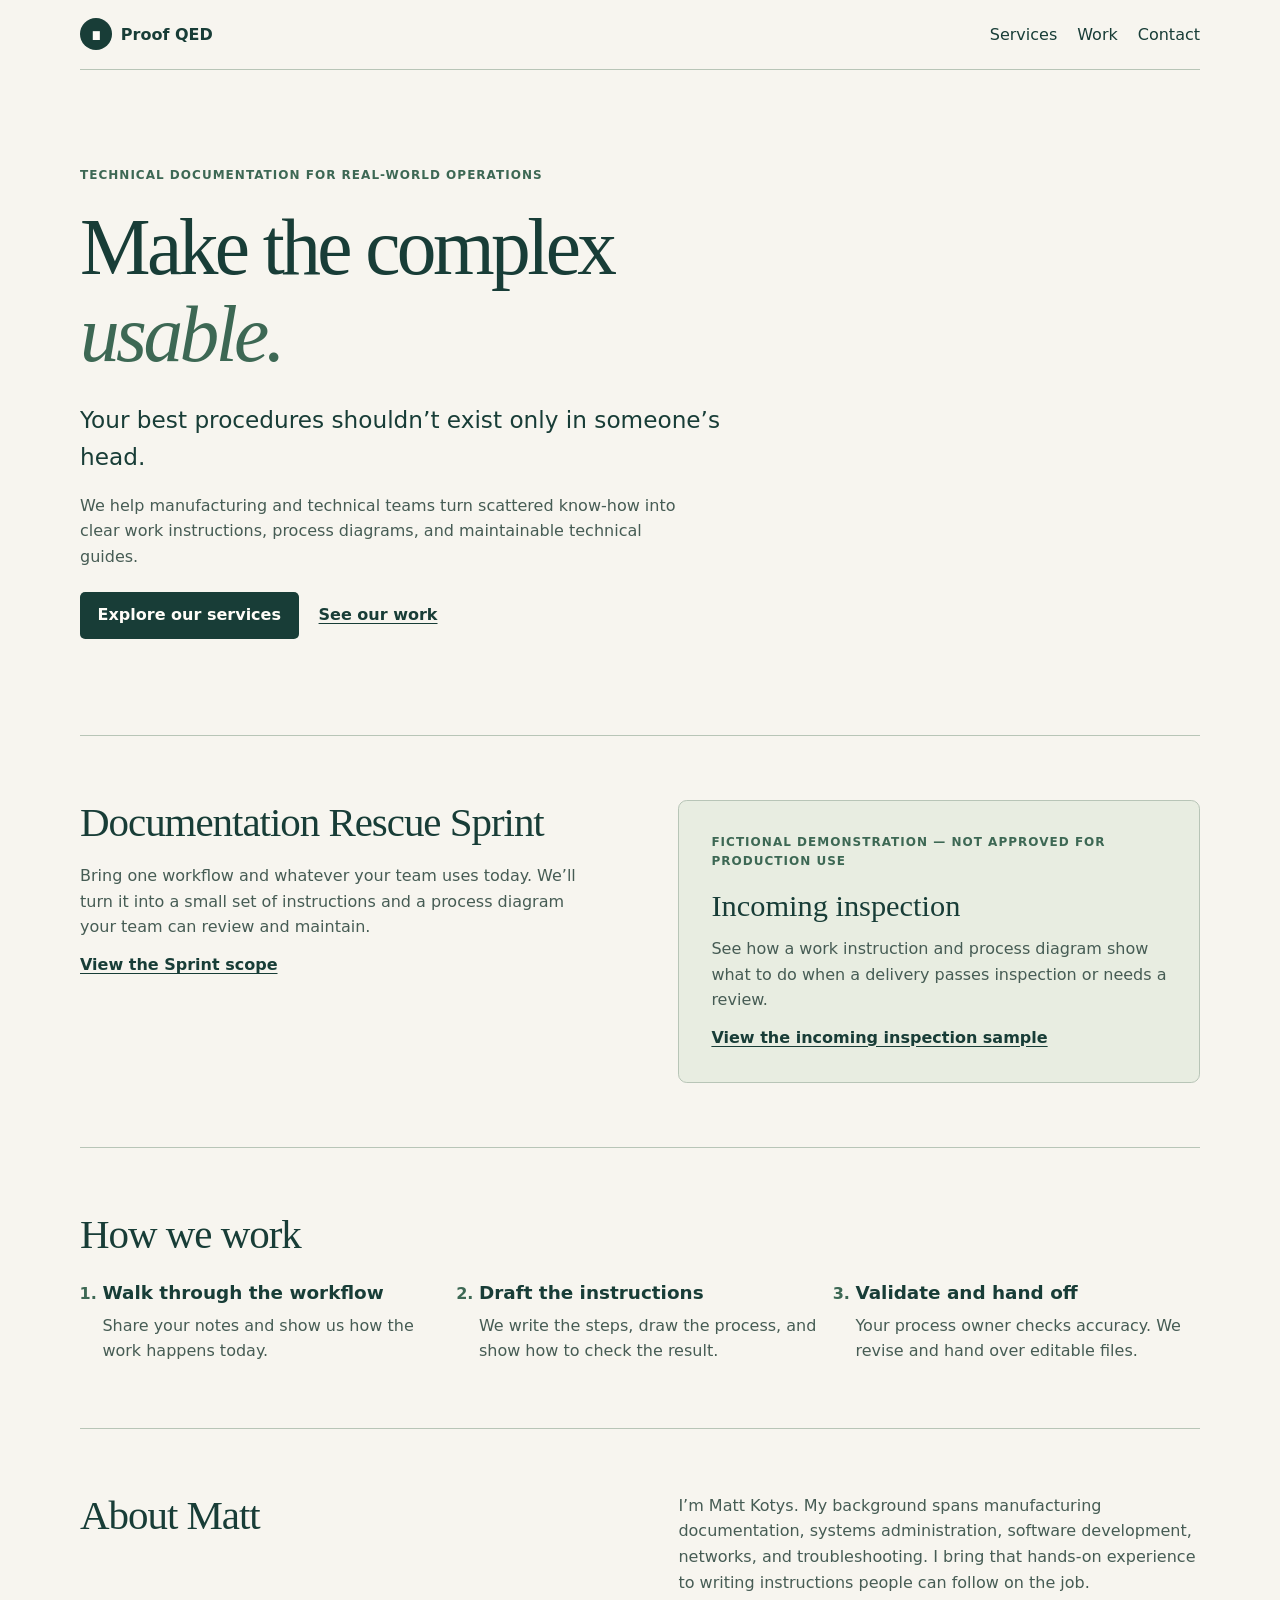
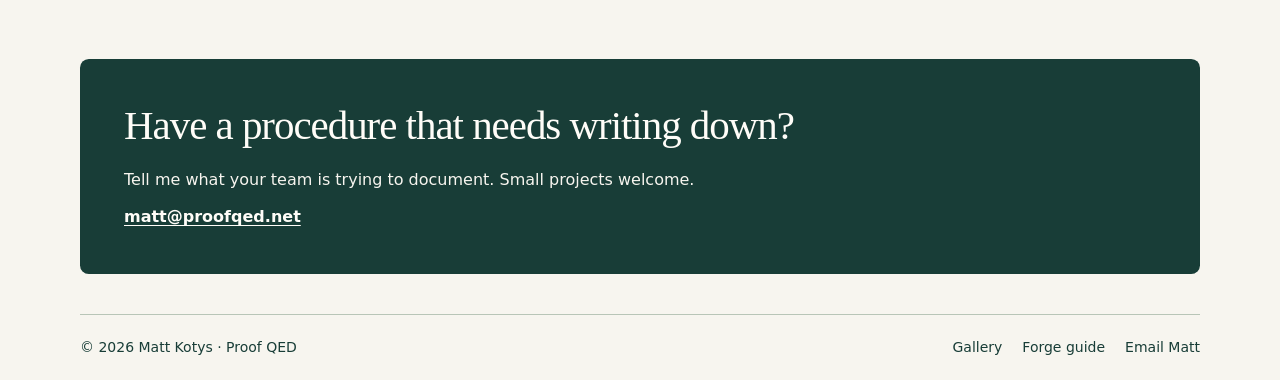
==== commit 2b8d1d0e: "Merge pull request #1 from mattkotys/dev/website-rebuild Rebuild Proof QED around manufacturing docu" ====
--- a/index.html
+++ b/index.html
@@ -1,2 +1,72 @@
 <!doctype html>
-<html lang="en"><head><meta charset="utf-8"><meta name="viewport" content="width=device-width, initial-scale=1"><meta name="description" content="Practical manufacturing and technical documentation: work instructions, process diagrams and technical guides."><meta name="theme-color" content="#164e46"><title>Make the complex usable | Proof QED</title><link rel="stylesheet" href="/css/refresh.css"></head><body><a class="skip" href="#main">Skip to content</a><header><div class="wrap"><a class="brand" href="/">∎ PROOF QED</a><nav aria-label="Main navigation"><a href="/services/">Services</a><a href="/gallery.html">Work</a><a href="/#about">About</a><a href="mailto:matt@proofqed.net">Let's talk</a></nav></div></header><main id="main" class="wrap"><section class="hero"><div><p class="eyebrow">Technical documentation for real-world operations</p><h1>Make the complex usable.</h1><p class="lead">Your best procedures shouldn't exist only in someone's head.</p><p>Proof QED helps manufacturing and technical teams turn scattered know-how into clear instructions, process diagrams, and maintainable documentation.</p><div class="actions"><a class="button primary" href="/services/">Explore our services</a><a class="button" href="/gallery.html">See our work</a></div></div><aside class="diagram" aria-label="Illustrative documentation workflow"><p class="eyebrow">From knowledge to repeatable work</p><div class="step"><strong>01 / Capture</strong><br>Understand the process and its inputs.</div><div class="arrow" aria-hidden="true">↓</div><div class="step"><strong>02 / Clarify</strong><br>Write the steps and map decisions.</div><div class="arrow" aria-hidden="true">↓</div><div class="step"><strong>03 / Verify</strong><br>Review with the people who do the work.</div></aside></section><section class="section"><p class="eyebrow">Clear processes. Confident operations.</p><h2>Documentation that works.</h2><div class="cards"><article class="card"><h3>Work instructions</h3><p>Make routine tasks and handoffs easier to follow.</p></article><article class="card"><h3>Process diagrams</h3><p>Show responsibilities, decisions and escalation paths.</p></article><article class="card"><h3>Technical guides</h3><p>Explain setup, troubleshooting and verification.</p></article></div></section><section class="section"><p class="eyebrow">Start small</p><h2>Documentation Rescue Sprint</h2><p>A focused engagement to turn a bounded set of existing procedures into useful, editable documentation.</p><a href="/services/">Explore the sprint →</a></section><section class="section" id="about"><h2>Grounded in hands-on experience.</h2><p>I'm Matt Kotys. My background spans manufacturing documentation, systems administration, software development and technical troubleshooting. I bring that practical perspective to every guide I write.</p><p>Small projects welcome. <a href="mailto:matt@proofqed.net">Tell me what needs documenting.</a></p></section></main><footer><div class="wrap">© 2026 Proof QED · Independent technical documentation · <a href="mailto:matt@proofqed.net">Contact</a></div></footer></body></html>+<html lang="en">
+<head>
+  <meta charset="utf-8">
+  <meta name="viewport" content="width=device-width, initial-scale=1">
+  <meta name="description" content="Proof QED turns manufacturing and technical know-how into clear work instructions, process diagrams, and technical guides.">
+  <meta name="theme-color" content="#183d37">
+  <title>Manufacturing and technical documentation | Proof QED</title>
+  <link rel="stylesheet" href="/css/site.css">
+</head>
+<body>
+  <a class="skip-link" href="#main">Skip to content</a>
+  <header class="site-header wrap">
+    <a class="brand" href="/"><span aria-hidden="true">∎</span> Proof QED</a>
+    <nav aria-label="Main navigation">
+      <a href="/services/">Services</a>
+          <a href="/work/">Work</a>
+          <a href="/#contact">Contact</a>
+    </nav>
+  </header>
+  <main id="main" class="wrap" tabindex="-1">
+    <section class="hero">
+      <p class="eyebrow">Technical documentation for real-world operations</p>
+      <h1>Make the complex <em>usable.</em></h1>
+      <p class="lead">Your best procedures shouldn’t exist only in someone’s head.</p>
+      <p class="measure">We help manufacturing and technical teams turn scattered know-how into clear work instructions, process diagrams, and maintainable technical guides.</p>
+      <div class="actions">
+        <a class="button" href="/services/">Explore our services</a>
+        <a class="text-link" href="/work/">See our work</a>
+      </div>
+    </section>
+    <section class="section split" id="services">
+      <div>
+        <h2>Documentation Rescue Sprint</h2>
+        <p class="measure">Bring one workflow and whatever your team uses today. We’ll turn it into a small set of instructions and a process diagram your team can review and maintain.</p>
+        <a class="text-link" href="/services/">View the Sprint scope</a>
+      </div>
+      <article class="sample">
+        <p class="eyebrow">Fictional demonstration — not approved for production use</p>
+        <h3>Incoming inspection</h3>
+        <p>See how a work instruction and process diagram show what to do when a delivery passes inspection or needs a review.</p>
+        <a class="text-link" href="/work/#incoming-inspection">View the incoming inspection sample</a>
+      </article>
+    </section>
+    <section class="section">
+      <h2>How we work</h2>
+      <ol class="steps">
+        <li><h3>Walk through the workflow</h3><p>Share your notes and show us how the work happens today.</p></li>
+        <li><h3>Draft the instructions</h3><p>We write the steps, draw the process, and show how to check the result.</p></li>
+        <li><h3>Validate and hand off</h3><p>Your process owner checks accuracy. We revise and hand over editable files.</p></li>
+      </ol>
+    </section>
+    <section class="section split" id="about">
+      <h2>About Matt</h2>
+      <p class="measure">I’m Matt Kotys. My background spans manufacturing documentation, systems administration, software development, networks, and troubleshooting. I bring that hands-on experience to writing instructions people can follow on the job.</p>
+    </section>
+    <section class="contact" id="contact">
+      <h2>Have a procedure that needs writing down?</h2>
+      <p>Tell me what your team is trying to document. Small projects welcome.</p>
+      <a class="text-link" href="mailto:matt@proofqed.net">matt@proofqed.net</a>
+    </section>
+  </main>
+  <footer class="site-footer wrap">
+    <span>© 2026 Matt Kotys · Proof QED</span>
+    <nav aria-label="Footer navigation">
+      <a href="/gallery.html">Gallery</a>
+      <a href="/forge-entry-guide.html">Forge guide</a>
+      <a href="mailto:matt@proofqed.net">Email Matt</a>
+    </nav>
+  </footer>
+</body>
+</html>
--- a/css/site.css
+++ b/css/site.css
@@ -0,0 +1,88 @@
+:root {
+  color-scheme: light;
+  --paper: #f7f5ef;
+  --ink: #183d37;
+  --muted: #465c54;
+  --accent: #3d6854;
+  --rule: #b8c5b7;
+  --panel: #e8ede1;
+  --white: #fffdf8;
+}
+
+*, *::before, *::after { box-sizing: border-box; }
+
+body {
+  margin: 0;
+  background: var(--paper);
+  color: var(--ink);
+  font: 1rem/1.6 system-ui, sans-serif;
+}
+
+.wrap { width: min(70rem, calc(100% - 3rem)); margin-inline: auto; }
+a { color: inherit; text-underline-offset: 0.2em; }
+a:hover { text-decoration-thickness: 2px; }
+:focus-visible { outline: 3px solid currentColor; outline-offset: 4px; }
+.skip-link { position: absolute; top: 0.5rem; left: 0.5rem; padding: 0.6rem; background: var(--white); }
+.skip-link:not(:focus) { clip-path: inset(50%); }
+
+.site-header, .site-footer, nav, .actions {
+  display: flex;
+  align-items: center;
+  flex-wrap: wrap;
+  gap: 0.65rem 1.25rem;
+}
+
+.site-header, .site-footer { justify-content: space-between; padding-block: 1rem; }
+.site-header { border-bottom: 1px solid var(--rule); }
+.site-footer { border-top: 1px solid var(--rule); font-size: 0.875rem; }
+nav a { padding-block: 0.35rem; text-decoration: none; }
+nav a:hover, nav a[aria-current] { text-decoration: underline; }
+.brand { display: inline-flex; align-items: center; gap: 0.55rem; font-weight: 700; text-decoration: none; }
+.brand span { display: grid; place-items: center; width: 2rem; height: 2rem; border-radius: 50%; background: var(--ink); color: var(--white); }
+
+h1, h2, h3, p { margin: 0 0 0.75em; }
+h1, h2, .sample h3 { font-family: Georgia, serif; font-weight: 400; line-height: 1.1; }
+h1 { max-width: 15ch; font-size: clamp(2.75rem, 6.2vw, 5.8rem); letter-spacing: -0.045em; margin-bottom: 0.28em; }
+h1 em { color: var(--accent); }
+h2 { font-size: clamp(1.85rem, 3.2vw, 2.8rem); letter-spacing: -0.025em; margin-bottom: 0.45em; }
+h3 { font-size: 1.15rem; line-height: 1.3; margin-bottom: 0.4em; }
+p, .list { color: var(--muted); }
+p:last-child, .list:last-child { margin-bottom: 0; }
+.eyebrow { margin-bottom: 1.2rem; color: var(--accent); font-size: 0.75rem; font-weight: 700; letter-spacing: 0.085em; text-transform: uppercase; }
+.lead { max-width: 45ch; color: var(--ink); font-size: clamp(1.14rem, 2.4vw, 1.45rem); }
+.measure { max-width: 60ch; }
+.hero { padding-block: clamp(3rem, 8vw, 6rem); }
+.section { border-top: 1px solid var(--rule); padding-block: clamp(2.25rem, 5vw, 4rem); }
+.split { display: grid; grid-template-columns: repeat(2, minmax(0, 1fr)); gap: 1.5rem clamp(1.5rem, 6vw, 5rem); }
+.actions { margin-top: 1.4rem; }
+.text-link { display: inline-block; font-weight: 650; }
+.button {
+  display: inline-block;
+  border-radius: 0.32rem;
+  padding: 0.67rem 1.1rem;
+  background: var(--ink);
+  color: var(--white);
+  font-weight: 650;
+  text-decoration: none;
+}
+.button:hover { background: var(--accent); }
+.button:focus-visible { outline-color: var(--ink); }
+.sample { border: 1px solid var(--rule); border-radius: 0.55rem; background: var(--panel); padding: clamp(1rem, 3vw, 2rem); }
+.sample h3 { font-size: clamp(1.45rem, 2.5vw, 1.9rem); }
+.sample-grid { gap: 1rem; margin-top: 1.5rem; }
+.steps { margin: 1.5rem 0 0; padding-left: 1.4rem; display: grid; grid-template-columns: repeat(3, minmax(0, 1fr)); gap: 1.5rem 2rem; }
+.steps li::marker { font-weight: 700; color: var(--accent); }
+.list { margin: 0 0 1rem; padding-left: 1.35em; }
+.list li + li { margin-top: 0.45rem; }
+.flow, .outcomes { display: grid; gap: 0.8rem; list-style: none; padding: 0; }
+.flow > li, .outcomes li { position: relative; border: 1px solid var(--rule); border-radius: 0.3rem; background: var(--white); padding: 0.65rem; }
+.flow > li + li::before { content: ""; position: absolute; left: 50%; top: -0.85rem; height: 0.8rem; border-left: 1px solid var(--accent); }
+.outcomes { grid-template-columns: repeat(2, minmax(0, 1fr)); margin-top: 0.55rem; }
+.outcomes li { background: var(--panel); }
+.contact { margin-bottom: 2.5rem; padding: clamp(1.25rem, 4vw, 2.75rem); border-radius: 0.55rem; background: var(--ink); color: var(--white); }
+.contact p { color: var(--paper); }
+
+@media (max-width: 44rem) {
+  .wrap { width: calc(100% - 2rem); }
+  .split, .steps { grid-template-columns: 1fr; }
+}
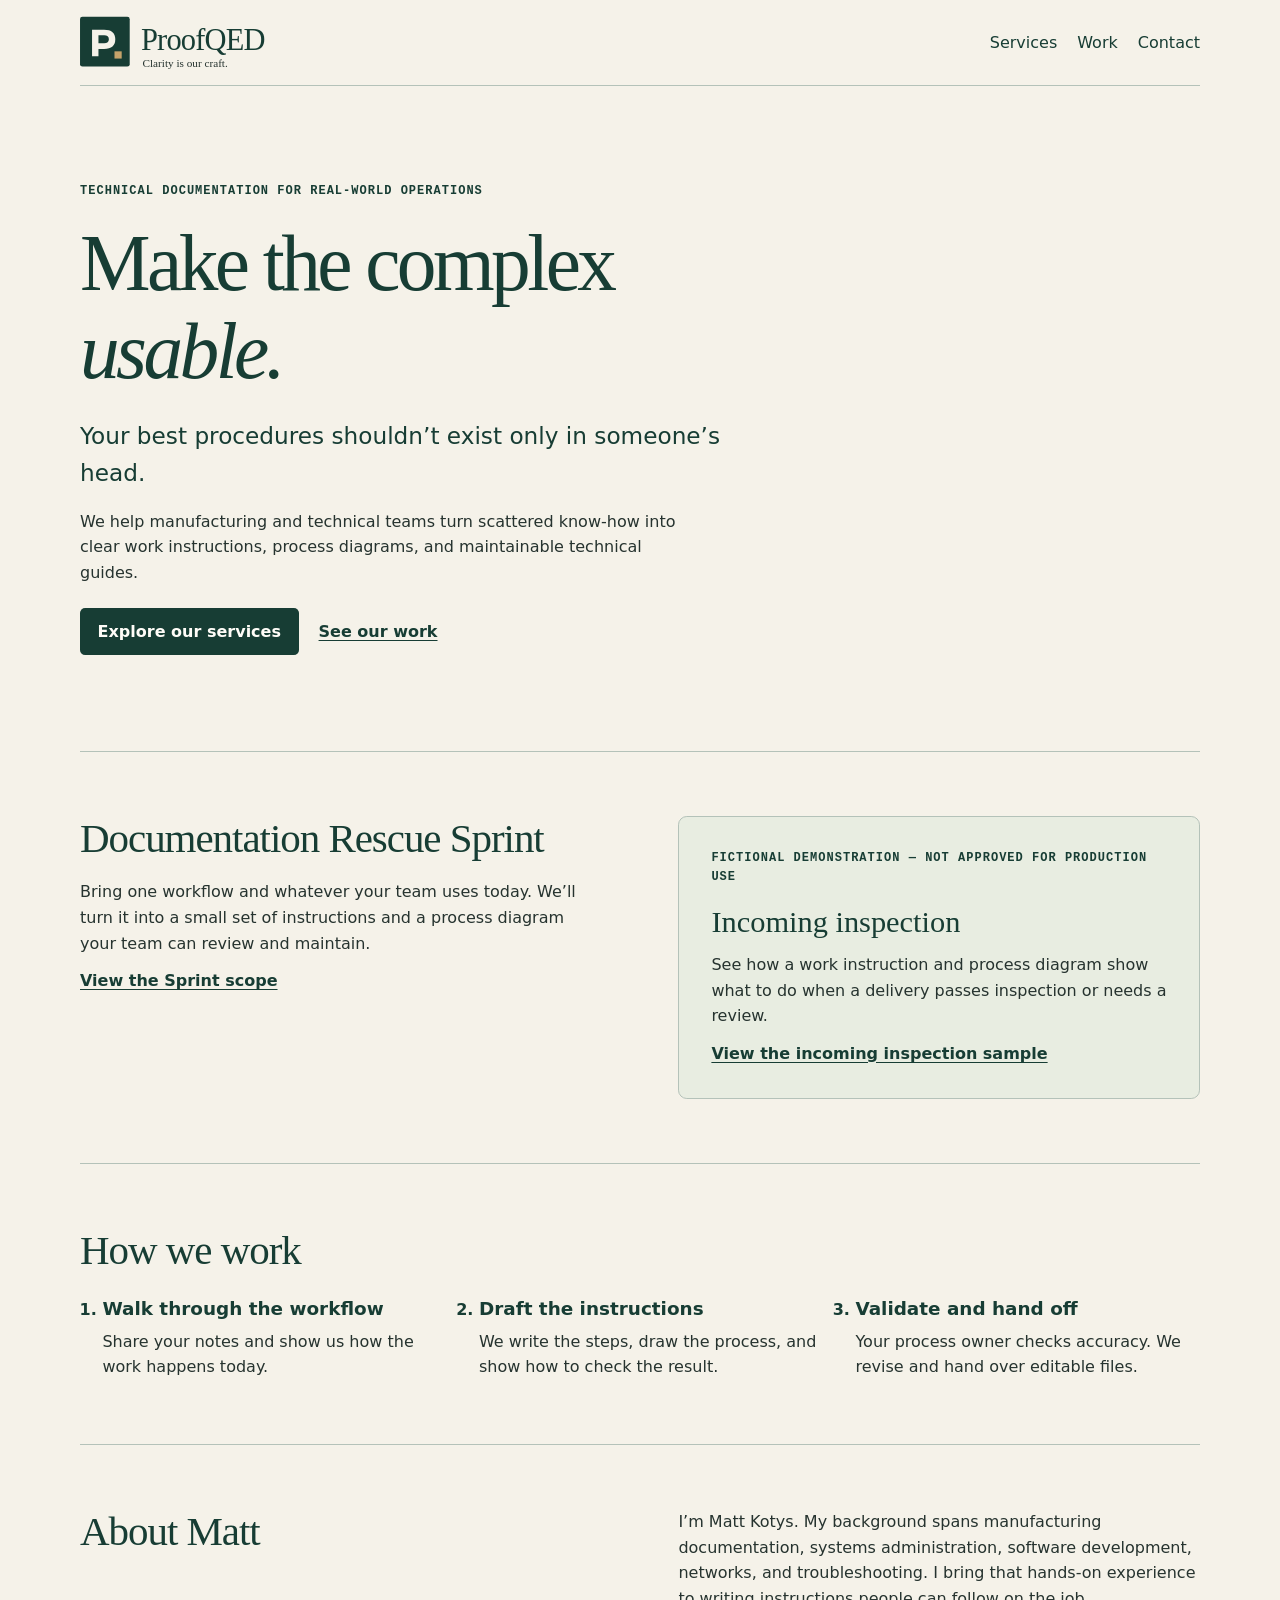
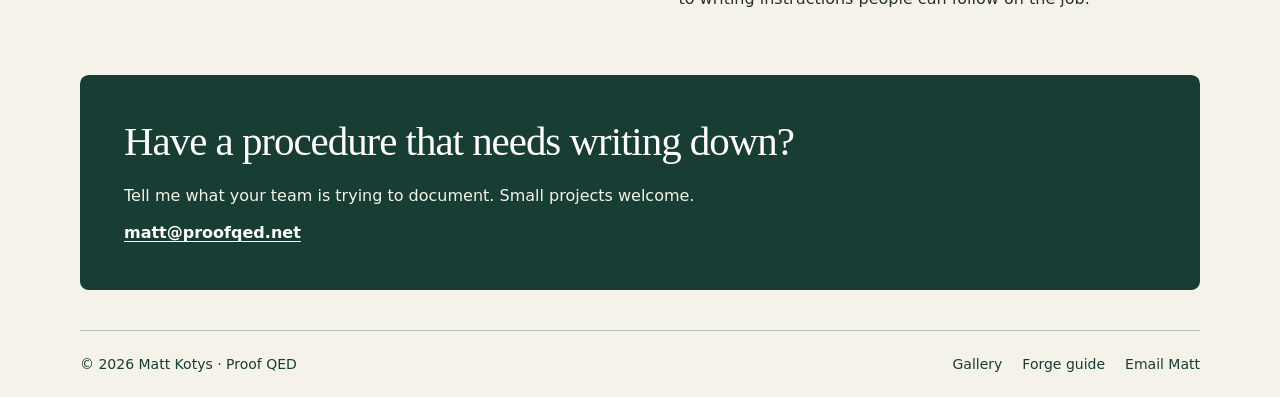
==== commit eac2b13a: "Apply Quinn’s ProofQED website branding" ====
--- a/index.html
+++ b/index.html
@@ -6,12 +6,13 @@
   <meta name="description" content="Proof QED turns manufacturing and technical know-how into clear work instructions, process diagrams, and technical guides.">
   <meta name="theme-color" content="#183d37">
   <title>Manufacturing and technical documentation | Proof QED</title>
+  <link rel="icon" href="/assets/favicon.svg" type="image/svg+xml">
   <link rel="stylesheet" href="/css/site.css">
 </head>
 <body>
   <a class="skip-link" href="#main">Skip to content</a>
   <header class="site-header wrap">
-    <a class="brand" href="/"><span aria-hidden="true">∎</span> Proof QED</a>
+    <a class="brand" href="/"><img src="/assets/proofqed.svg" width="202" height="53" alt="ProofQED home. Clarity is our craft."></a>
     <nav aria-label="Main navigation">
       <a href="/services/">Services</a>
           <a href="/work/">Work</a>
--- a/css/site.css
+++ b/css/site.css
@@ -1,11 +1,13 @@
 :root {
   color-scheme: light;
-  --paper: #f7f5ef;
-  --ink: #183d37;
-  --muted: #465c54;
-  --accent: #3d6854;
-  --rule: #b8c5b7;
+  --paper: #f5f2e9;
+  --ink: #173d34;
+  --muted: #26332f;
+  --accent: #173d34;
+  --rule: #b4c2b9;
   --panel: #e8ede1;
+  --brass: #c5a36a;
+  --technical: ui-monospace, monospace;
   --white: #fffdf8;
 }
 
@@ -37,8 +39,8 @@
 .site-footer { border-top: 1px solid var(--rule); font-size: 0.875rem; }
 nav a { padding-block: 0.35rem; text-decoration: none; }
 nav a:hover, nav a[aria-current] { text-decoration: underline; }
-.brand { display: inline-flex; align-items: center; gap: 0.55rem; font-weight: 700; text-decoration: none; }
-.brand span { display: grid; place-items: center; width: 2rem; height: 2rem; border-radius: 50%; background: var(--ink); color: var(--white); }
+.brand { display: block; max-width: 100%; }
+.brand img { display: block; max-width: 100%; height: auto; }
 
 h1, h2, h3, p { margin: 0 0 0.75em; }
 h1, h2, .sample h3 { font-family: Georgia, serif; font-weight: 400; line-height: 1.1; }
@@ -48,7 +50,7 @@
 h3 { font-size: 1.15rem; line-height: 1.3; margin-bottom: 0.4em; }
 p, .list { color: var(--muted); }
 p:last-child, .list:last-child { margin-bottom: 0; }
-.eyebrow { margin-bottom: 1.2rem; color: var(--accent); font-size: 0.75rem; font-weight: 700; letter-spacing: 0.085em; text-transform: uppercase; }
+.eyebrow { margin-bottom: 1.2rem; color: var(--accent); font-family: var(--technical); font-size: 0.75rem; font-weight: 700; letter-spacing: 0.085em; text-transform: uppercase; }
 .lead { max-width: 45ch; color: var(--ink); font-size: clamp(1.14rem, 2.4vw, 1.45rem); }
 .measure { max-width: 60ch; }
 .hero { padding-block: clamp(3rem, 8vw, 6rem); }
@@ -65,9 +67,10 @@
   font-weight: 650;
   text-decoration: none;
 }
-.button:hover { background: var(--accent); }
+.button:hover { background: var(--muted); }
 .button:focus-visible { outline-color: var(--ink); }
 .sample { border: 1px solid var(--rule); border-radius: 0.55rem; background: var(--panel); padding: clamp(1rem, 3vw, 2rem); }
+.sample-grid > .sample { border-top: 3px solid var(--brass); }
 .sample h3 { font-size: clamp(1.45rem, 2.5vw, 1.9rem); }
 .sample-grid { gap: 1rem; margin-top: 1.5rem; }
 .steps { margin: 1.5rem 0 0; padding-left: 1.4rem; display: grid; grid-template-columns: repeat(3, minmax(0, 1fr)); gap: 1.5rem 2rem; }
@@ -81,6 +84,7 @@
 .outcomes li { background: var(--panel); }
 .contact { margin-bottom: 2.5rem; padding: clamp(1.25rem, 4vw, 2.75rem); border-radius: 0.55rem; background: var(--ink); color: var(--white); }
 .contact p { color: var(--paper); }
+.contact a:focus-visible { outline-color: var(--brass); }
 
 @media (max-width: 44rem) {
   .wrap { width: calc(100% - 2rem); }
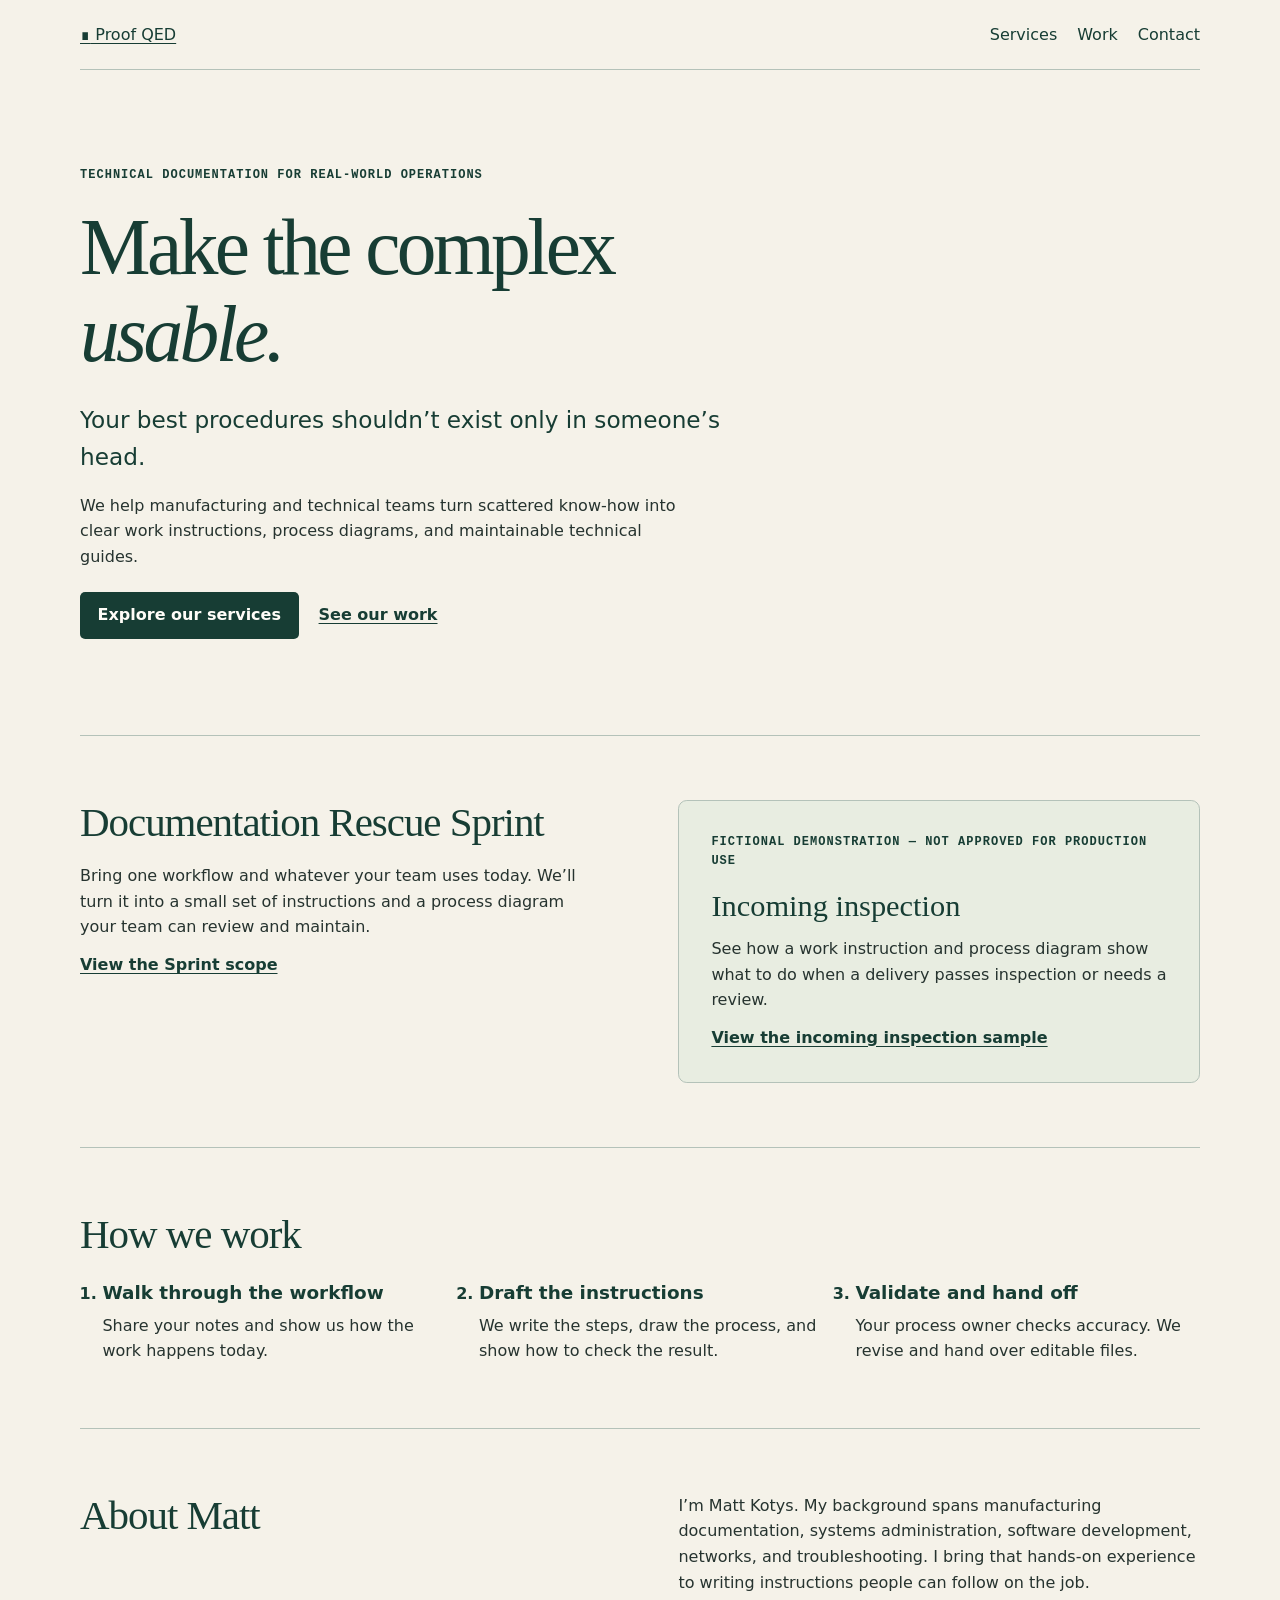
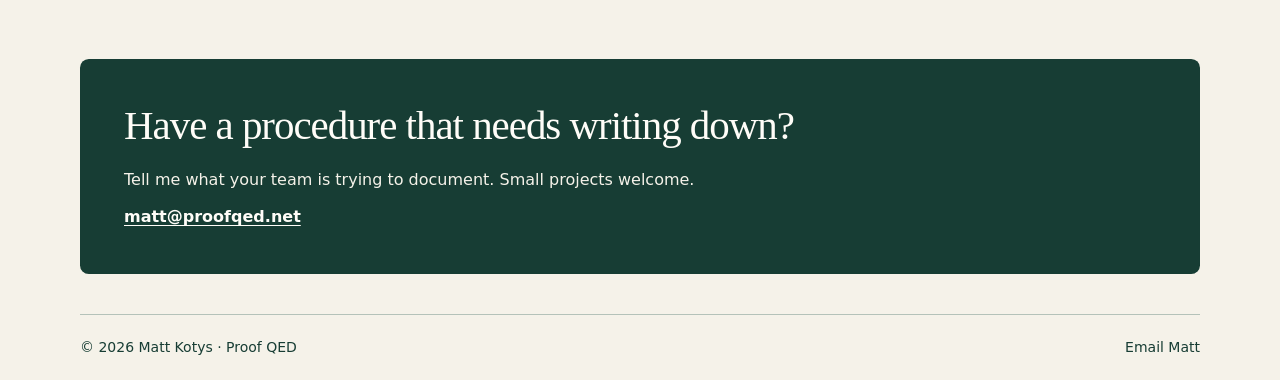
==== commit 4d5dd21d: "Feature fictional documentation in the ProofQED portfolio" ====
--- a/index.html
+++ b/index.html
@@ -6,13 +6,12 @@
   <meta name="description" content="Proof QED turns manufacturing and technical know-how into clear work instructions, process diagrams, and technical guides.">
   <meta name="theme-color" content="#183d37">
   <title>Manufacturing and technical documentation | Proof QED</title>
-  <link rel="icon" href="/assets/favicon.svg" type="image/svg+xml">
   <link rel="stylesheet" href="/css/site.css">
 </head>
 <body>
   <a class="skip-link" href="#main">Skip to content</a>
   <header class="site-header wrap">
-    <a class="brand" href="/"><img src="/assets/proofqed.svg" width="202" height="53" alt="ProofQED home. Clarity is our craft."></a>
+    <a class="brand" href="/"><span aria-hidden="true">∎</span> Proof QED</a>
     <nav aria-label="Main navigation">
       <a href="/services/">Services</a>
           <a href="/work/">Work</a>
@@ -64,8 +63,6 @@
   <footer class="site-footer wrap">
     <span>© 2026 Matt Kotys · Proof QED</span>
     <nav aria-label="Footer navigation">
-      <a href="/gallery.html">Gallery</a>
-      <a href="/forge-entry-guide.html">Forge guide</a>
       <a href="mailto:matt@proofqed.net">Email Matt</a>
     </nav>
   </footer>
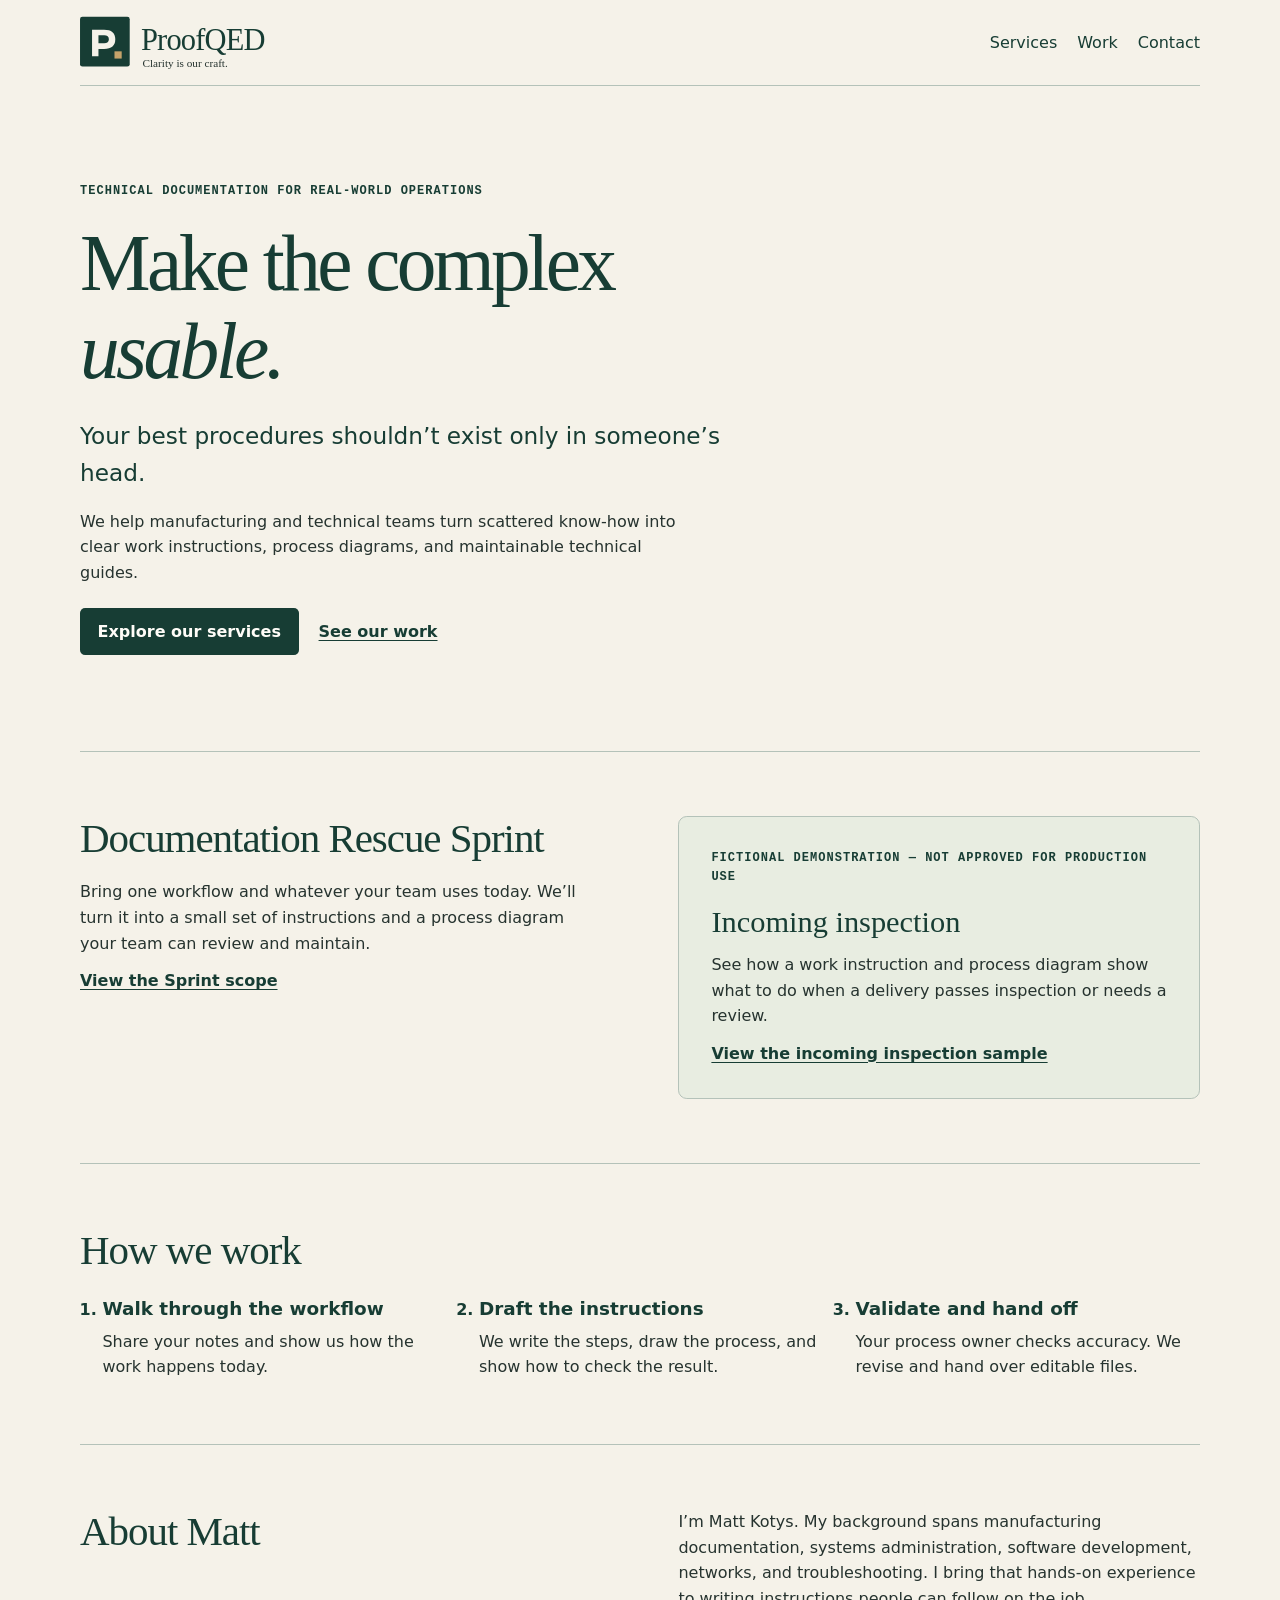
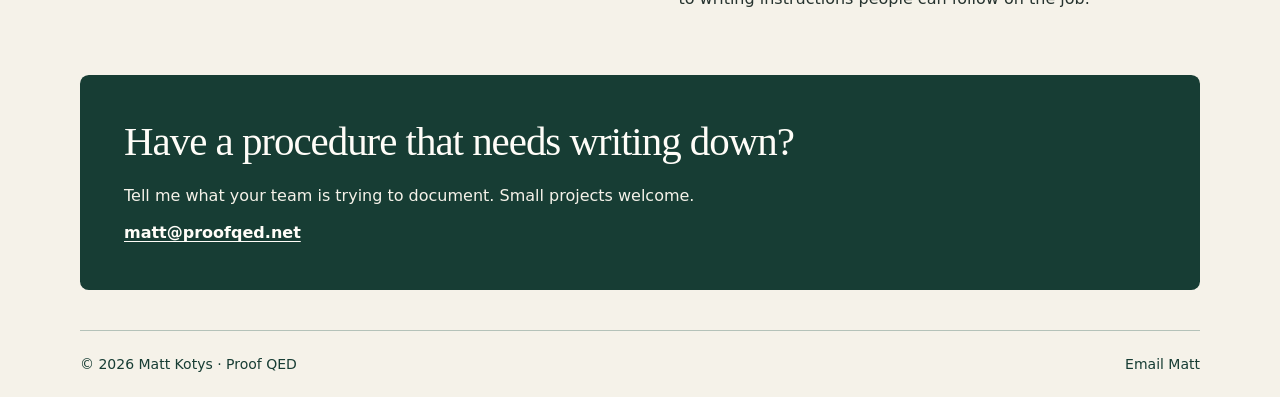
==== commit a1d2e275: "Merge pull request #3 from mattkotys/dev/quinn-brand Apply Quinn’s ProofQED branding" ====
--- a/index.html
+++ b/index.html
@@ -6,12 +6,13 @@
   <meta name="description" content="Proof QED turns manufacturing and technical know-how into clear work instructions, process diagrams, and technical guides.">
   <meta name="theme-color" content="#183d37">
   <title>Manufacturing and technical documentation | Proof QED</title>
+  <link rel="icon" href="/assets/favicon.svg" type="image/svg+xml">
   <link rel="stylesheet" href="/css/site.css">
 </head>
 <body>
   <a class="skip-link" href="#main">Skip to content</a>
   <header class="site-header wrap">
-    <a class="brand" href="/"><span aria-hidden="true">∎</span> Proof QED</a>
+    <a class="brand" href="/"><img src="/assets/proofqed.svg" width="202" height="53" alt="ProofQED home. Clarity is our craft."></a>
     <nav aria-label="Main navigation">
       <a href="/services/">Services</a>
           <a href="/work/">Work</a>
